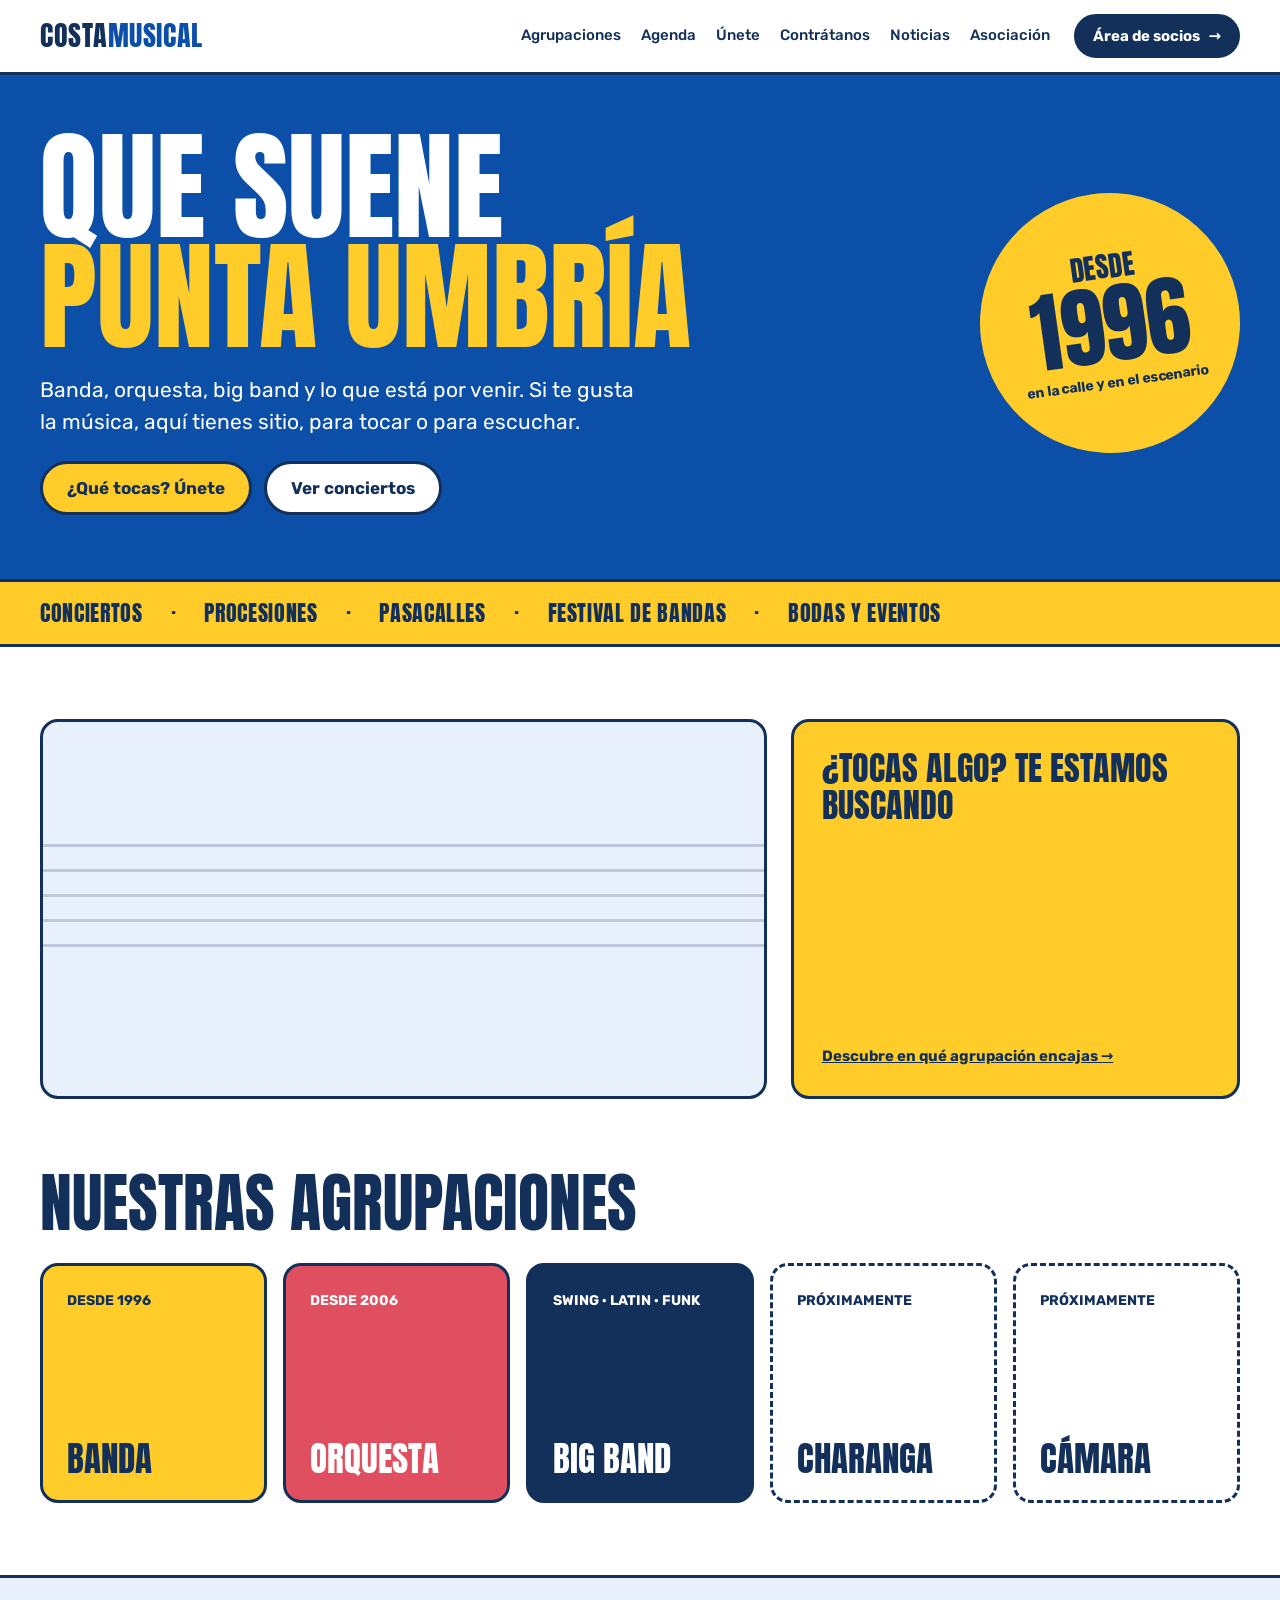
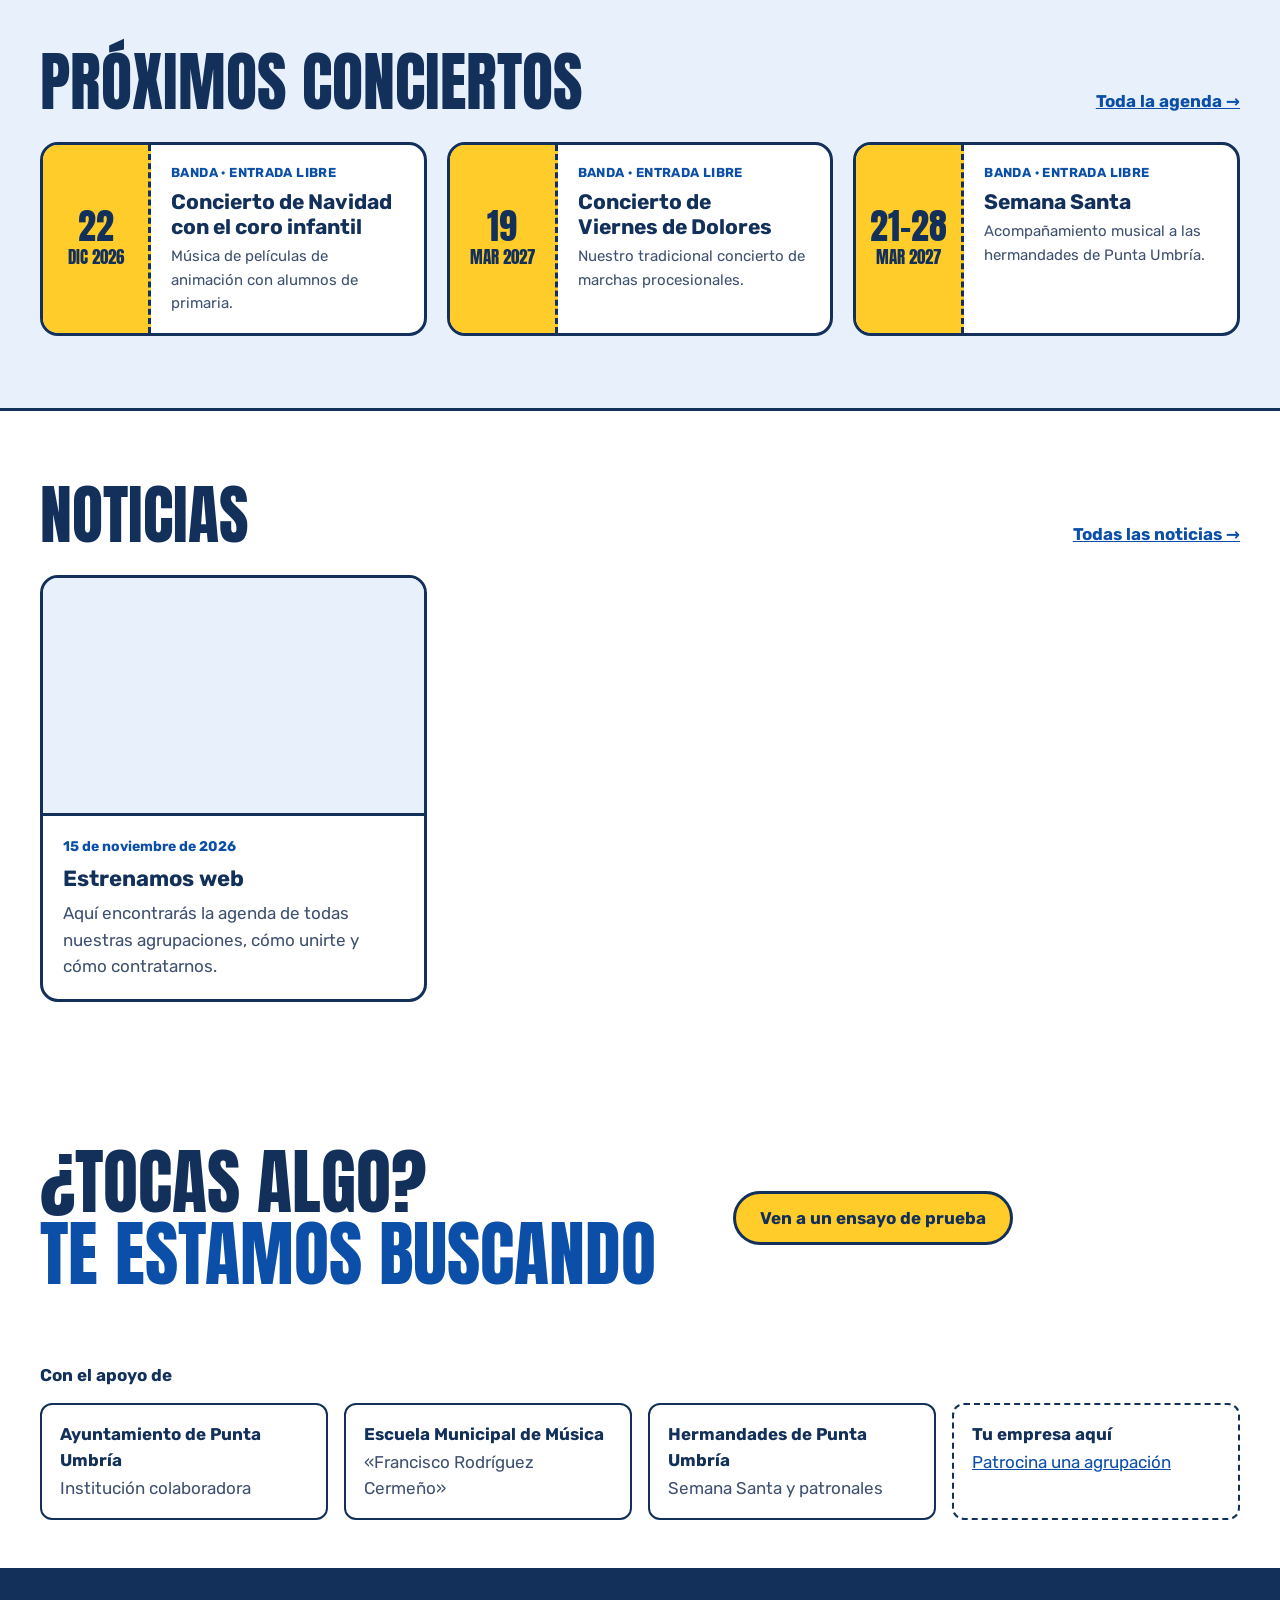
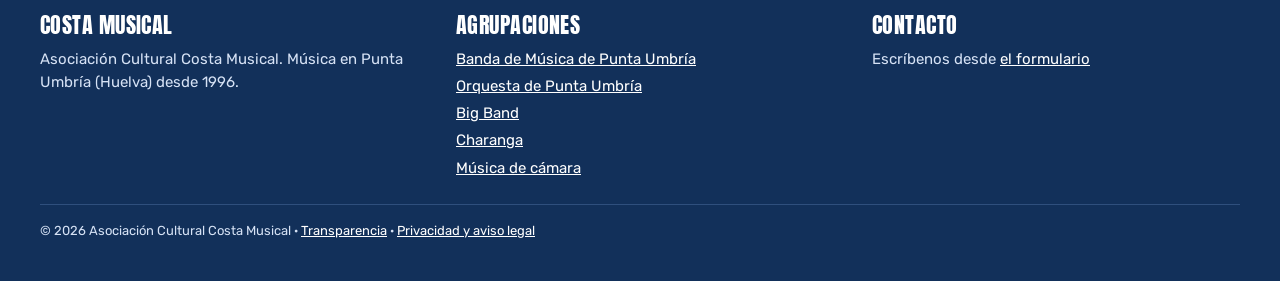
==== index.html @ 8ad7517e "Add files via upload" ====
<!DOCTYPE html>
<html lang="es">
<head>
<meta charset="utf-8">
<meta name="viewport" content="width=device-width, initial-scale=1">
<title>Costa Musical · Música en Punta Umbría</title>
<meta name="description" content="Banda de Música de Punta Umbría, Orquesta, Big Band y nuevas agrupaciones. Agenda, contrataciones y cómo unirte.">
<link rel="preconnect" href="https://fonts.googleapis.com">
<link rel="preconnect" href="https://fonts.gstatic.com" crossorigin>
<link href="https://fonts.googleapis.com/css2?family=Anton&amp;family=Rubik:wght@400;500;700&amp;display=swap" rel="stylesheet">
<link rel="stylesheet" href="css/estilo.css">
</head>
<body data-pagina="inicio">
<a class="oculto" href="#contenido">Saltar al contenido</a>
<div id="cabecera"></div>
<main id="contenido">
<section class="portada banda-azul"><div class="envoltorio">
  <div class="texto">
    <h1 class="titulo-xl" id="titular">Que suene<br><span>Punta Umbría</span></h1>
    <p class="entradilla" id="entradilla"></p>
    <div class="acciones"><a class="boton amarillo" href="unete.html">¿Qué tocas? Únete</a><a class="boton blanco" href="agenda.html">Ver conciertos</a></div>
  </div>
  <div class="pegatina" aria-hidden="true"><div><span>DESDE</span><b>1996</b><small>en la calle y en el escenario</small></div></div>
</div></section>
<div class="cinta banda-amarilla con-borde"><div class="envoltorio" id="cinta"></div></div>

<section class="seccion" style="padding-bottom:0"><div class="envoltorio foto-cita">
  <div class="foto" id="foto-portada" role="img" aria-label="Pentagrama decorativo" style="background-image:repeating-linear-gradient(to bottom,transparent 0 22px,#12305a33 22px 25px);background-size:100% 125px;background-position:0 40%;background-repeat:repeat-x"></div>
  <blockquote class="cita" id="cita"><p>¿Tocas algo? Te estamos buscando</p><footer><a href="unete.html" style="color:inherit">Descubre en qué agrupación encajas →</a></footer></blockquote>
</div></section>

<section class="seccion"><div class="envoltorio">
  <h2 class="titulo" style="margin-bottom:28px">Nuestras agrupaciones</h2>
  <div class="rejilla" id="rejilla-ens"></div>
</div></section>

<section class="seccion banda-cielo con-borde"><div class="envoltorio">
  <div class="cabecera-sec"><h2 class="titulo">Próximos conciertos</h2><a href="agenda.html" style="font-weight:700">Toda la agenda →</a></div>
  <ul class="entradas" id="agenda-inicio"></ul>
</div></section>

<section class="seccion" id="bloque-noticias" hidden><div class="envoltorio">
  <div class="cabecera-sec"><h2 class="titulo">Noticias</h2><a href="noticias.html" style="font-weight:700">Todas las noticias →</a></div>
  <div class="noticias" id="lista-noticias"></div>
</div></section>

<section class="seccion"><div class="envoltorio dos" style="align-items:center">
  <h2 class="titulo ancha" style="font-size:clamp(48px,7vw,72px)">¿Tocas algo?<br><span style="color:var(--azul)">Te estamos buscando</span></h2>
  <div><a class="boton amarillo" href="unete.html">Ven a un ensayo de prueba</a></div>
</div></section>

<section class="seccion compacta" style="padding-top:0"><div class="envoltorio">
  <p style="font-weight:700;margin-bottom:14px">Con el apoyo de</p>
  <div class="colab" id="colaboradores"></div>
</div></section>
</main>
<div id="pie"></div>
<dialog id="aviso-ensembli">
  <h3>Enlace pendiente</h3>
  <p>El área de socios en Ensembli todavía no está enlazada. Cuando lo esté, este botón te llevará directamente.</p>
  <button class="boton marino" id="cerrar-aviso">Entendido</button>
</dialog>
<script src="js/sitio.js"></script>
</body>
</html>
---- css/estilo.css ----
/* Costa Musical · «Verbena con traje»
   Azul marino como color oscuro, azul atlántico y amarillo como acentos.
   Display: Anton (cartel). Texto: Rubik. Un solo tema claro. */
:root{
  --marino:#12305a;
  --azul:#0b4fa8;
  --amarillo:#ffcc29;
  --rojo:#e04f5f;
  --blanco:#ffffff;
  --cielo:#e8f0fb;
  --gris:#3f5170;
  --borde:3px;
  --radio:18px;
  --display:"Anton", Impact, "Arial Narrow", sans-serif;
  --texto:"Rubik", system-ui, -apple-system, "Segoe UI", Roboto, sans-serif;
  --ancho:1240px;
  color-scheme:light;
}
body.sobria{--borde:2px;--radio:12px}

*{box-sizing:border-box}
html{scroll-padding-top:84px}
body{margin:0;background:var(--blanco);color:var(--marino);font-family:var(--texto);font-size:17px;line-height:1.55}
img{max-width:100%;display:block}
a{color:var(--azul)}
a:hover{color:var(--marino)}
:focus-visible{outline:3px solid var(--amarillo);outline-offset:3px}
h1,h2,h3{margin:0;line-height:1;text-wrap:balance}
p{margin:0}
.envoltorio{max-width:var(--ancho);margin:0 auto;padding:0 20px}
.display{font-family:var(--display);font-weight:400;text-transform:uppercase;letter-spacing:.01em}
.oculto{position:absolute;width:1px;height:1px;overflow:hidden;clip:rect(0 0 0 0)}

/* Cabecera */
.cabecera{position:sticky;top:0;z-index:20;background:var(--blanco);border-bottom:var(--borde) solid var(--marino)}
.cabecera .envoltorio{display:flex;align-items:center;gap:12px 24px;min-height:72px}
.logo{font-family:var(--display);font-size:28px;letter-spacing:.02em;text-decoration:none;color:var(--marino);margin-right:auto;white-space:nowrap}
.logo span{color:var(--azul)}
.menu{display:flex;gap:4px 20px;list-style:none;margin:0;padding:0;font-weight:500;font-size:15px}
.menu a{color:var(--marino);text-decoration:none;padding:6px 0}
.menu a[aria-current="page"]{color:var(--azul);text-decoration:underline;text-decoration-thickness:3px;text-underline-offset:6px}
.boton-menu{display:none;font:700 15px var(--texto);background:none;border:2px solid var(--marino);color:var(--marino);border-radius:999px;padding:8px 14px;cursor:pointer}
@media (max-width:980px){
  .boton-menu{display:block}
  .menu{display:none;position:absolute;left:0;right:0;top:100%;flex-direction:column;background:var(--blanco);padding:8px 20px 18px;border-bottom:var(--borde) solid var(--marino)}
  .menu.abierto{display:flex}
  .menu a{display:block;padding:12px 0;font-size:18px}
  .cabecera .socios-txt{display:none}
}

/* Botones */
.boton{display:inline-flex;align-items:center;justify-content:center;gap:8px;font:700 17px var(--texto);padding:14px 24px;min-height:48px;border-radius:999px;border:var(--borde) solid var(--marino);text-decoration:none;cursor:pointer;white-space:nowrap}
body.sobria .boton{border-radius:10px}
.boton.amarillo{background:var(--amarillo);color:var(--marino)}
.boton.marino{background:var(--marino);color:var(--blanco)}
.boton.azul{background:var(--azul);color:var(--blanco)}
.boton.blanco{background:var(--blanco);color:var(--marino)}
.boton.peq{font-size:15px;padding:10px 16px;min-height:44px}
.boton:hover{filter:brightness(1.06)}
.acciones{display:flex;flex-wrap:wrap;gap:12px}

/* Bandas de color */
.banda-azul{background:var(--azul);color:var(--blanco)}
.banda-marino{background:var(--marino);color:var(--blanco)}
.banda-amarilla{background:var(--amarillo);color:var(--marino)}
.banda-cielo{background:var(--cielo)}
.con-borde{border-top:var(--borde) solid var(--marino);border-bottom:var(--borde) solid var(--marino)}
.seccion{padding:72px 0}
.seccion.compacta{padding:48px 0}
.titulo{font-family:var(--display);font-weight:400;text-transform:uppercase;font-size:clamp(40px,6vw,64px);line-height:1}
.titulo-xl{font-family:var(--display);font-weight:400;text-transform:uppercase;font-size:clamp(56px,11vw,120px);line-height:.92}
body.sobria .titulo-xl{font-size:clamp(48px,8vw,88px);line-height:.95}
.entradilla{font-size:clamp(18px,2.2vw,21px);max-width:600px}
.suave{color:var(--gris)}
.banda-azul .suave,.banda-marino .suave{color:#d6e2f5}
.pila{display:flex;flex-direction:column;gap:18px}
.cabecera-sec{display:flex;flex-wrap:wrap;gap:12px 32px;align-items:flex-end;justify-content:space-between;margin-bottom:28px}

/* Portada */
.portada .envoltorio{display:flex;flex-wrap:wrap;gap:40px;align-items:center;padding-top:56px;padding-bottom:64px}
.portada .texto{flex:999 1 560px;min-width:0;display:flex;flex-direction:column;gap:22px}
.portada .titulo-xl span{color:var(--amarillo)}
.pegatina{flex:1 1 240px;display:flex;justify-content:center}
.pegatina div{width:260px;height:260px;border-radius:50%;background:var(--amarillo);color:var(--marino);display:flex;flex-direction:column;align-items:center;justify-content:center;text-align:center;transform:rotate(-8deg)}
.pegatina b{font-family:var(--display);font-weight:400;font-size:88px;line-height:1}
.pegatina span{font-family:var(--display);font-size:28px;line-height:1}
.pegatina small{font-weight:700;font-size:14px;margin-top:4px}
@media (prefers-reduced-motion:reduce){.pegatina div{transform:none}}
.cinta .envoltorio{display:flex;flex-wrap:wrap;gap:6px 28px;padding-top:14px;padding-bottom:14px;font-family:var(--display);font-size:22px;text-transform:uppercase;letter-spacing:.03em}

/* Foto + cita */
.foto-cita{display:flex;flex-wrap:wrap;gap:24px;align-items:stretch}
.foto{flex:1.6 1 520px;min-height:380px;border:var(--borde) solid var(--marino);border-radius:var(--radio);background:var(--cielo) center/cover no-repeat;overflow:hidden;display:flex;align-items:flex-end;padding:18px;color:var(--gris);font-weight:700;font-size:14px}
.cita{flex:1 1 320px;margin:0;background:var(--amarillo);border:var(--borde) solid var(--marino);border-radius:var(--radio);padding:28px;display:flex;flex-direction:column;justify-content:space-between;gap:16px}
.cita p{font-family:var(--display);font-size:clamp(26px,3vw,34px);line-height:1.08;text-transform:uppercase}
.cita footer{font-weight:700;font-size:15px}

/* Tarjetas de agrupaciones */
.rejilla{display:grid;grid-template-columns:repeat(auto-fit,minmax(220px,1fr));gap:16px}
.ficha-ens{border:var(--borde) solid var(--marino);border-radius:var(--radio);padding:24px;min-height:240px;text-decoration:none;display:flex;flex-direction:column;justify-content:space-between;gap:12px;color:var(--marino);background:var(--blanco);transition:transform .15s}
.ficha-ens:hover{transform:translateY(-3px);color:var(--marino)}
@media (prefers-reduced-motion:reduce){.ficha-ens{transition:none}.ficha-ens:hover{transform:none}}
.ficha-ens .etq{font-weight:700;font-size:14px}
.ficha-ens .nombre{font-family:var(--display);font-size:clamp(28px,2.7vw,40px);overflow-wrap:anywhere;line-height:1;text-transform:uppercase}
.ficha-ens.proyecto{border-style:dashed}

/* Agenda: tarjetas tipo entrada */
.filtros{display:flex;flex-wrap:wrap;gap:10px;margin-bottom:24px}
.filtro{font:700 16px var(--texto);padding:10px 20px;min-height:44px;border-radius:999px;border:var(--borde) solid var(--marino);background:var(--blanco);color:var(--marino);cursor:pointer}
.filtro[aria-pressed="true"]{background:var(--marino);color:var(--blanco)}
.entradas{display:grid;grid-template-columns:repeat(auto-fit,minmax(330px,1fr));gap:20px;list-style:none;margin:0;padding:0}
@media (max-width:400px){.entradas{grid-template-columns:1fr}}
.entrada{background:var(--blanco);border:var(--borde) solid var(--marino);border-radius:var(--radio);display:flex;overflow:hidden;min-height:150px}
.entrada .dia{flex:none;width:108px;background:var(--c,var(--amarillo));color:var(--t,var(--marino));display:flex;flex-direction:column;align-items:center;justify-content:center;text-align:center;font-family:var(--display);border-right:var(--borde) dashed var(--marino);padding:14px 8px}
.entrada .dia b{font-weight:400;font-size:36px;line-height:1}
.entrada .dia span{font-size:17px;text-transform:uppercase}
.entrada .info{padding:18px 20px;display:flex;flex-direction:column;gap:6px}
.entrada .quien{font-size:13px;font-weight:700;color:var(--azul);text-transform:uppercase;letter-spacing:.03em}
.entrada h3{font-size:21px;font-weight:700;line-height:1.2;font-family:var(--texto)}
.entrada p{font-size:15px;color:var(--gris)}
.vacio{border:var(--borde) dashed var(--marino);border-radius:var(--radio);padding:24px;font-weight:500}

/* Fichas de datos */
.cifras{display:grid;grid-template-columns:repeat(auto-fit,minmax(220px,1fr));gap:16px}
.cifra{border:var(--borde) solid var(--marino);border-radius:var(--radio);padding:22px;background:var(--blanco)}
.cifra:first-child{background:var(--azul);color:var(--blanco)}
.cifra b{display:block;font-family:var(--display);font-weight:400;font-size:clamp(40px,5vw,60px);line-height:1}
.cifra span{font-weight:500}
.caja{border:var(--borde) solid var(--marino);border-radius:var(--radio);padding:24px;background:var(--blanco)}
.caja.cielo{background:var(--cielo)}
.caja.amarilla{background:var(--amarillo)}
.caja h3{font-family:var(--display);font-weight:400;font-size:30px;text-transform:uppercase;margin-bottom:10px}
.dos{display:flex;flex-wrap:wrap;gap:32px 48px}
.dos > *{flex:1 1 380px;min-width:0}
.dos > .ancha{flex:1.3 1 480px}
.lista{list-style:none;margin:0;padding:0;display:grid;gap:8px}
.cronologia{list-style:none;margin:0;padding:0;display:grid;grid-template-columns:repeat(auto-fit,minmax(200px,1fr));gap:16px}
.cronologia li{border-top:var(--borde) solid var(--marino);padding-top:12px}
.cronologia b{font-family:var(--display);font-weight:400;font-size:32px;display:block;color:var(--azul)}
.ficha-datos{display:grid;grid-template-columns:repeat(auto-fit,minmax(220px,1fr));gap:16px;margin:0}
.ficha-datos div{border:var(--borde) solid var(--marino);border-radius:var(--radio);padding:16px 18px;background:var(--blanco)}
.ficha-datos dt{font-size:13px;font-weight:700;text-transform:uppercase;letter-spacing:.06em;color:var(--gris)}
.ficha-datos dd{margin:4px 0 0;font-weight:500}
.chips{display:flex;flex-wrap:wrap;gap:8px}
.chips a,.chips span{font-weight:700;font-size:14px;padding:6px 14px;border-radius:999px;border:2px solid var(--marino);color:var(--marino);background:var(--blanco);text-decoration:none}
.chips a[aria-current="page"]{background:var(--marino);color:var(--blanco)}
.chips .proyecto{border-style:dashed}

/* Buscador de instrumentos y recomendador */
.selector{display:flex;flex-wrap:wrap;gap:10px}
.resultado{background:var(--marino);color:var(--blanco);border-radius:var(--radio);padding:28px;display:flex;flex-wrap:wrap;gap:20px 32px;align-items:center;margin-top:24px}
.resultado .txt{flex:999 1 420px;display:flex;flex-direction:column;gap:10px}
.resultado .etq{font-weight:700;color:var(--amarillo);text-transform:uppercase}
.resultado .destinos{display:flex;flex-wrap:wrap;gap:10px}
.resultado .destinos span{font-family:var(--display);font-size:clamp(26px,3.4vw,34px);text-transform:uppercase;background:var(--blanco);color:var(--marino);padding:4px 16px;border-radius:12px}
body.sobria .resultado{background:var(--blanco);color:var(--marino);border:var(--borde) solid var(--marino);border-left:10px solid var(--amarillo)}
body.sobria .resultado .etq{color:var(--marino)}
.resultado .reco{font-family:var(--display);font-size:clamp(36px,5vw,56px);line-height:1;text-transform:uppercase}

/* Formularios */
form.campos{display:grid;grid-template-columns:repeat(auto-fit,minmax(220px,1fr));gap:14px}
form.campos .ancho{grid-column:1/-1}
label{display:flex;flex-direction:column;gap:6px;font-weight:700}
label.check{flex-direction:row;align-items:flex-start;gap:10px;font-weight:400;font-size:15px}
input,select,textarea{font:400 17px var(--texto);padding:13px 14px;border:var(--borde) solid var(--marino);border-radius:12px;background:var(--blanco);color:var(--marino);width:100%}
label.check input{width:auto;margin-top:3px}
textarea{min-height:120px;resize:vertical}
.aviso{grid-column:1/-1;border:2px dashed var(--marino);border-radius:12px;padding:14px;background:var(--cielo);font-size:15px;white-space:pre-wrap}
.aviso[hidden]{display:none}

/* Noticias */
.noticias{display:grid;grid-template-columns:repeat(auto-fill,minmax(300px,1fr));gap:20px}
.noticia{border:var(--borde) solid var(--marino);border-radius:var(--radio);overflow:hidden;background:var(--blanco);display:flex;flex-direction:column;text-decoration:none;color:var(--marino)}
.noticia .img{aspect-ratio:16/10;background:var(--cielo) center/cover no-repeat;border-bottom:var(--borde) solid var(--marino)}
.noticia .cuerpo{padding:20px;display:flex;flex-direction:column;gap:8px}
.noticia time{font-size:14px;font-weight:700;color:var(--azul)}
.noticia h3{font-size:22px;line-height:1.2;font-family:var(--texto);font-weight:700}
.articulo{max-width:720px;display:flex;flex-direction:column;gap:18px}
.articulo .texto p{margin-bottom:1em}

/* Socios */
.socios{display:flex;flex-wrap:wrap;gap:20px 40px;align-items:center}
.socios .txt{flex:999 1 480px;display:flex;flex-direction:column;gap:8px}

/* Colaboradores */
.colab{display:grid;grid-template-columns:repeat(auto-fit,minmax(220px,1fr));gap:16px}
.colab div{border:2px solid var(--marino);border-radius:12px;padding:16px 18px;display:flex;flex-direction:column;gap:2px}
.colab .hueco{border-style:dashed}

/* Pie */
.pie{background:var(--marino);color:#d6e2f5;font-size:15px}
.pie .envoltorio{display:flex;flex-wrap:wrap;gap:24px 48px;padding-top:40px;padding-bottom:40px}
.pie .bloque{flex:1 1 220px;display:flex;flex-direction:column;gap:6px}
.pie b{color:var(--blanco);font-family:var(--display);font-weight:400;font-size:22px;letter-spacing:.02em}
.pie a{color:var(--blanco)}
.pie ul{list-style:none;margin:0;padding:0;display:grid;gap:4px}
.pie .legal{flex-basis:100%;border-top:1px solid #2f4f7d;padding-top:16px;font-size:13px}

dialog{border:var(--borde) solid var(--marino);border-radius:var(--radio);padding:28px;max-width:440px;width:calc(100% - 32px);color:var(--marino)}
dialog::backdrop{background:rgba(18,48,90,.6)}
dialog h3{font-family:var(--display);font-weight:400;font-size:30px;text-transform:uppercase;margin-bottom:10px}
dialog p{margin-bottom:18px}
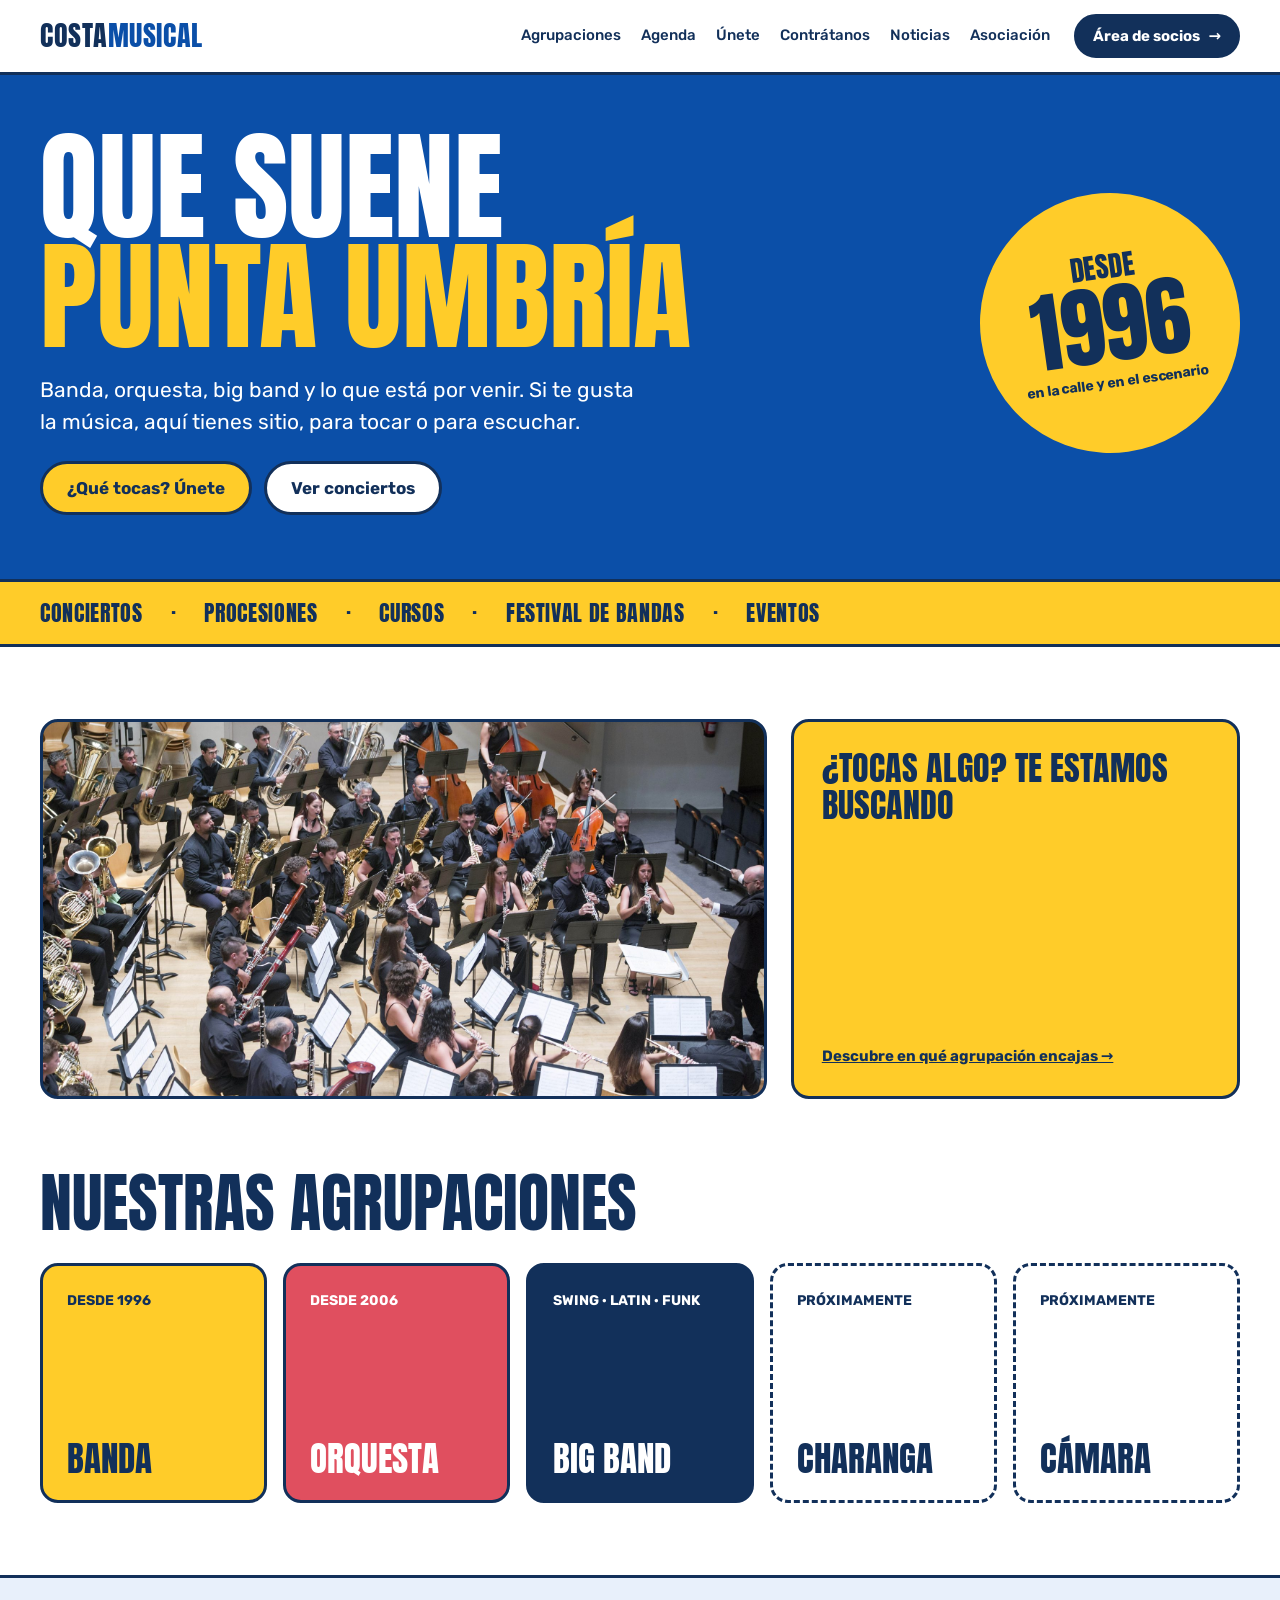
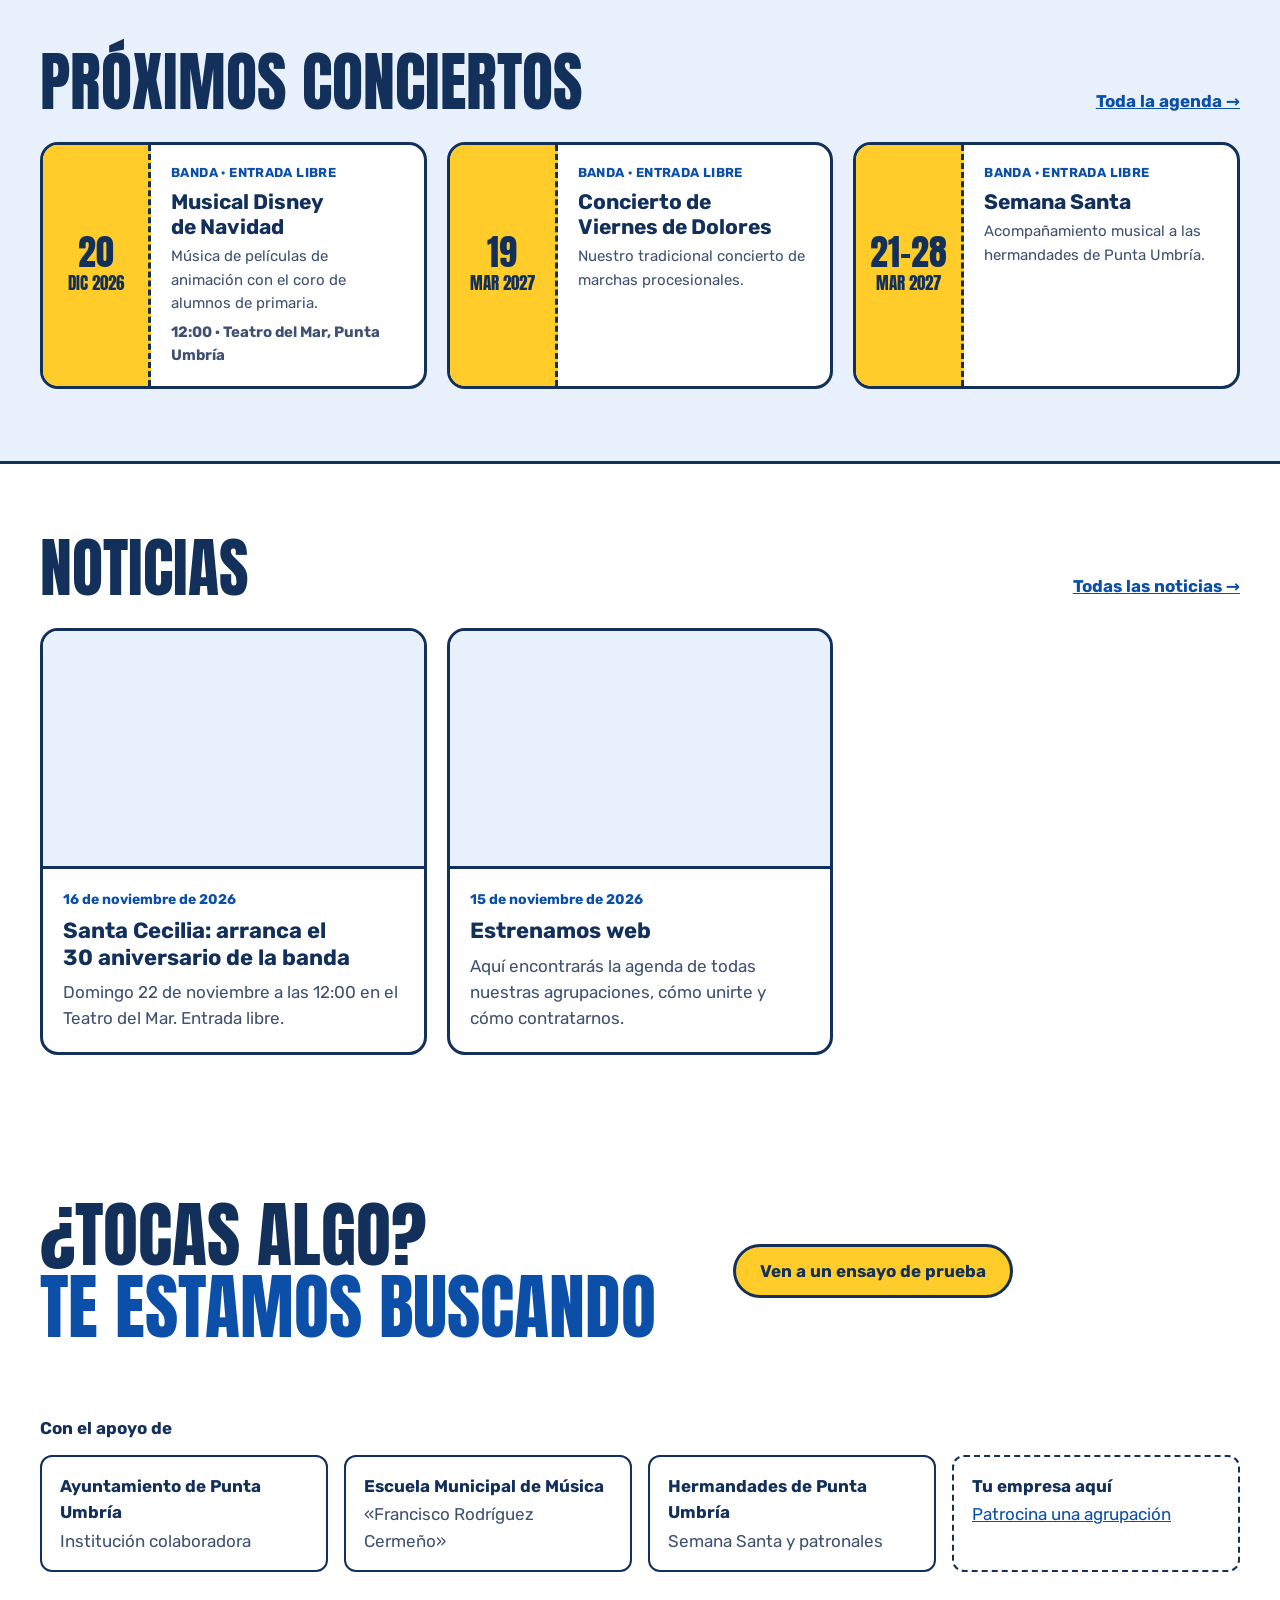
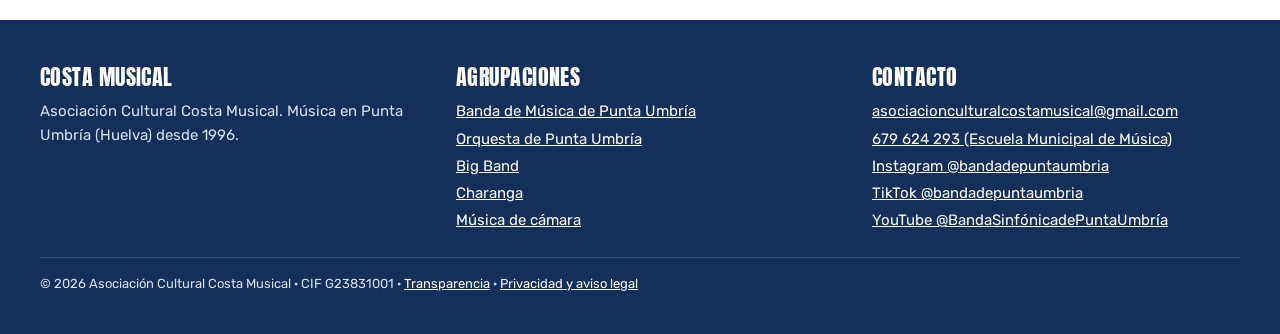
==== commit 946a9ba7: "Arreglar la foto de portada y optimizar las fotos subidas (17 MB → 4,4 MB) Co-Authored-By: Claude Op" ====
--- a/index.html
+++ b/index.html
@@ -25,7 +25,7 @@
 <div class="cinta banda-amarilla con-borde"><div class="envoltorio" id="cinta"></div></div>
 
 <section class="seccion" style="padding-bottom:0"><div class="envoltorio foto-cita">
-  <div class="foto" id="foto-portada" role="img" aria-label="Pentagrama decorativo" style="background-image:repeating-linear-gradient(to bottom,transparent 0 22px,#12305a33 22px 25px);background-size:100% 125px;background-position:0 40%;background-repeat:repeat-x"></div>
+  <div class="foto sin-foto" id="foto-portada" role="img" aria-label="Pentagrama decorativo"></div>
   <blockquote class="cita" id="cita"><p>¿Tocas algo? Te estamos buscando</p><footer><a href="unete.html" style="color:inherit">Descubre en qué agrupación encajas →</a></footer></blockquote>
 </div></section>
 
--- a/css/estilo.css
+++ b/css/estilo.css
@@ -90,7 +90,7 @@
 
 /* Foto + cita */
 .foto-cita{display:flex;flex-wrap:wrap;gap:24px;align-items:stretch}
-.foto{flex:1.6 1 520px;min-height:380px;border:var(--borde) solid var(--marino);border-radius:var(--radio);background:var(--cielo) center/cover no-repeat;overflow:hidden;display:flex;align-items:flex-end;padding:18px;color:var(--gris);font-weight:700;font-size:14px}
+.foto{flex:1.6 1 520px;min-height:380px;background-size:cover;background-position:center;border:var(--borde) solid var(--marino);border-radius:var(--radio);background:var(--cielo) center/cover no-repeat;overflow:hidden;display:flex;align-items:flex-end;padding:18px;color:var(--gris);font-weight:700;font-size:14px}
 .cita{flex:1 1 320px;margin:0;background:var(--amarillo);border:var(--borde) solid var(--marino);border-radius:var(--radio);padding:28px;display:flex;flex-direction:column;justify-content:space-between;gap:16px}
 .cita p{font-family:var(--display);font-size:clamp(26px,3vw,34px);line-height:1.08;text-transform:uppercase}
 .cita footer{font-weight:700;font-size:15px}
@@ -200,3 +200,12 @@
 dialog::backdrop{background:rgba(18,48,90,.6)}
 dialog h3{font-family:var(--display);font-weight:400;font-size:30px;text-transform:uppercase;margin-bottom:10px}
 dialog p{margin-bottom:18px}
+
+/* Programa de un concierto */
+.programa{margin-top:6px;font-size:15px}
+.programa summary{cursor:pointer;font-weight:700;color:var(--azul);min-height:32px;display:flex;align-items:center}
+.programa ol{margin:8px 0 0;padding-left:20px;display:grid;gap:6px}
+.programa li span{display:block;color:var(--gris);font-size:14px}
+
+/* Recuadro de foto sin foto: pentagrama decorativo */
+.foto.sin-foto{background-image:repeating-linear-gradient(to bottom,transparent 0 22px,#12305a33 22px 25px);background-size:100% 125px;background-position:0 40%;background-repeat:repeat-x}
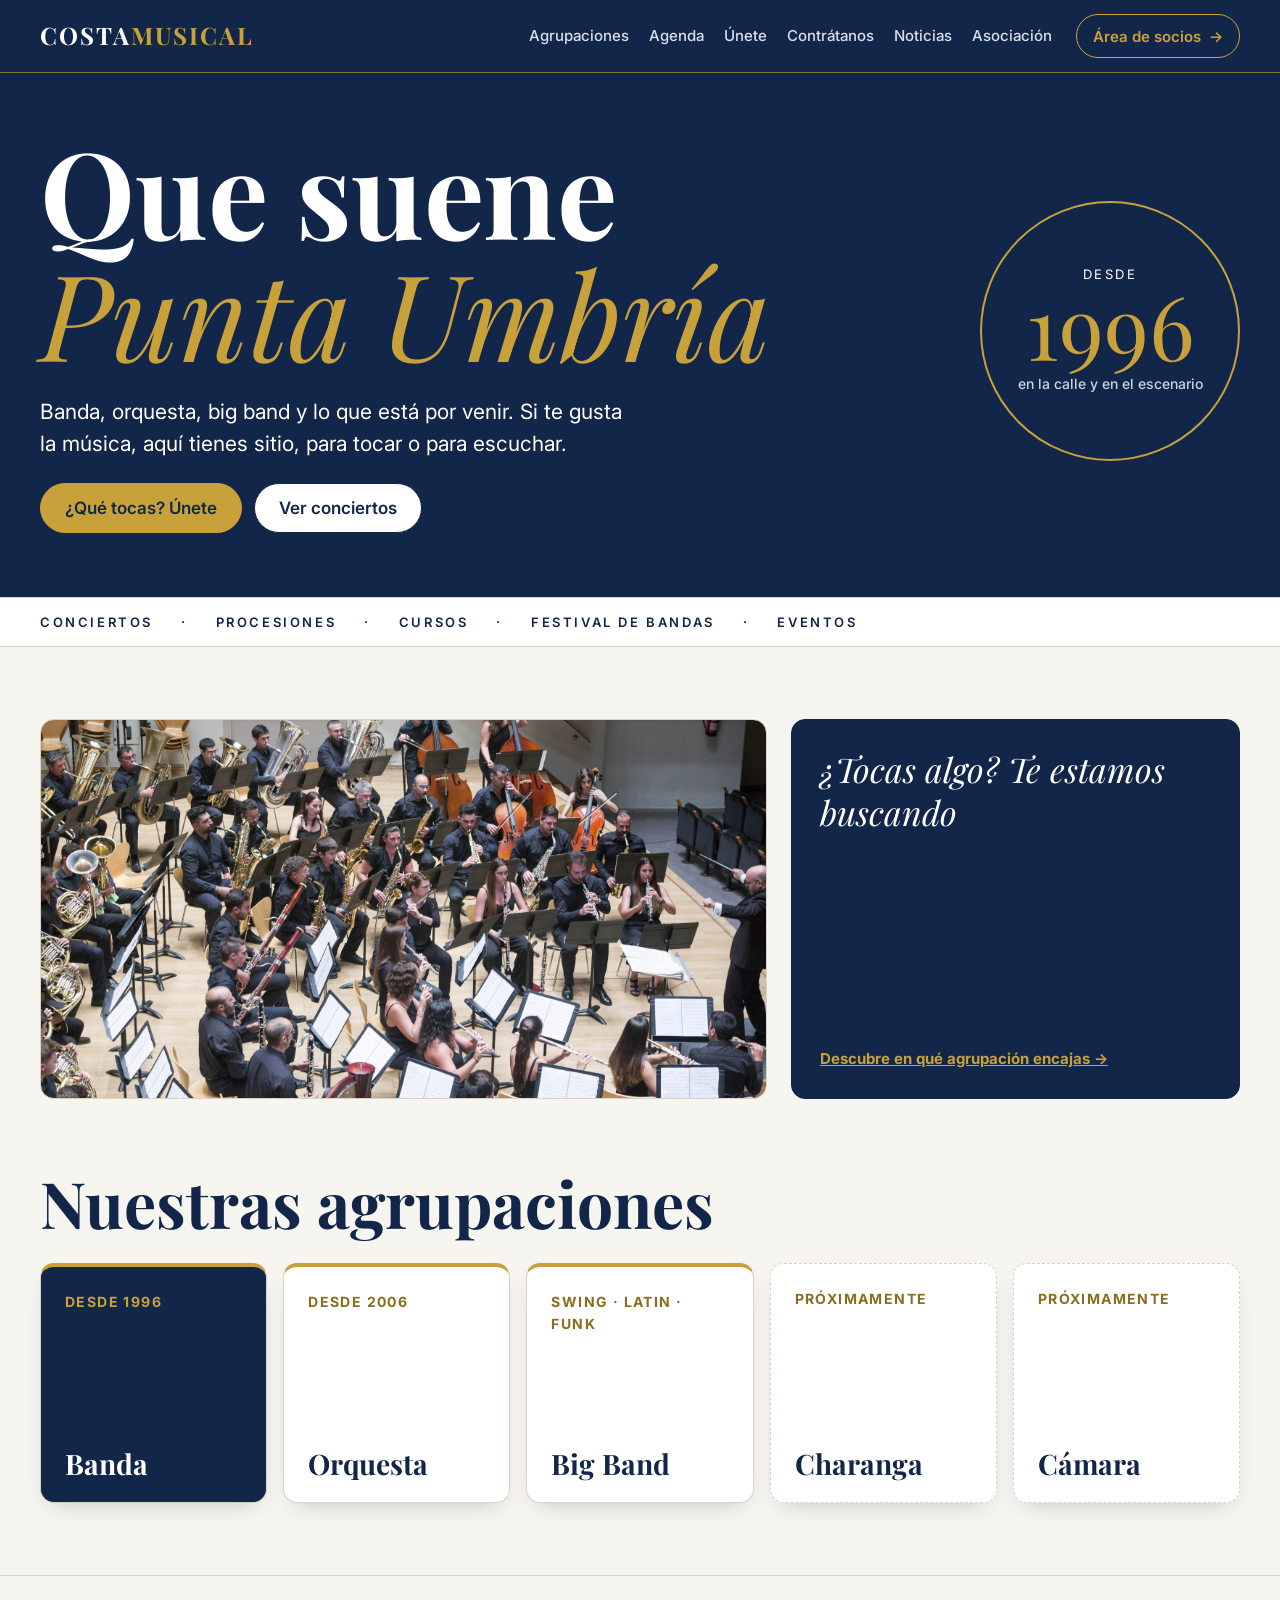
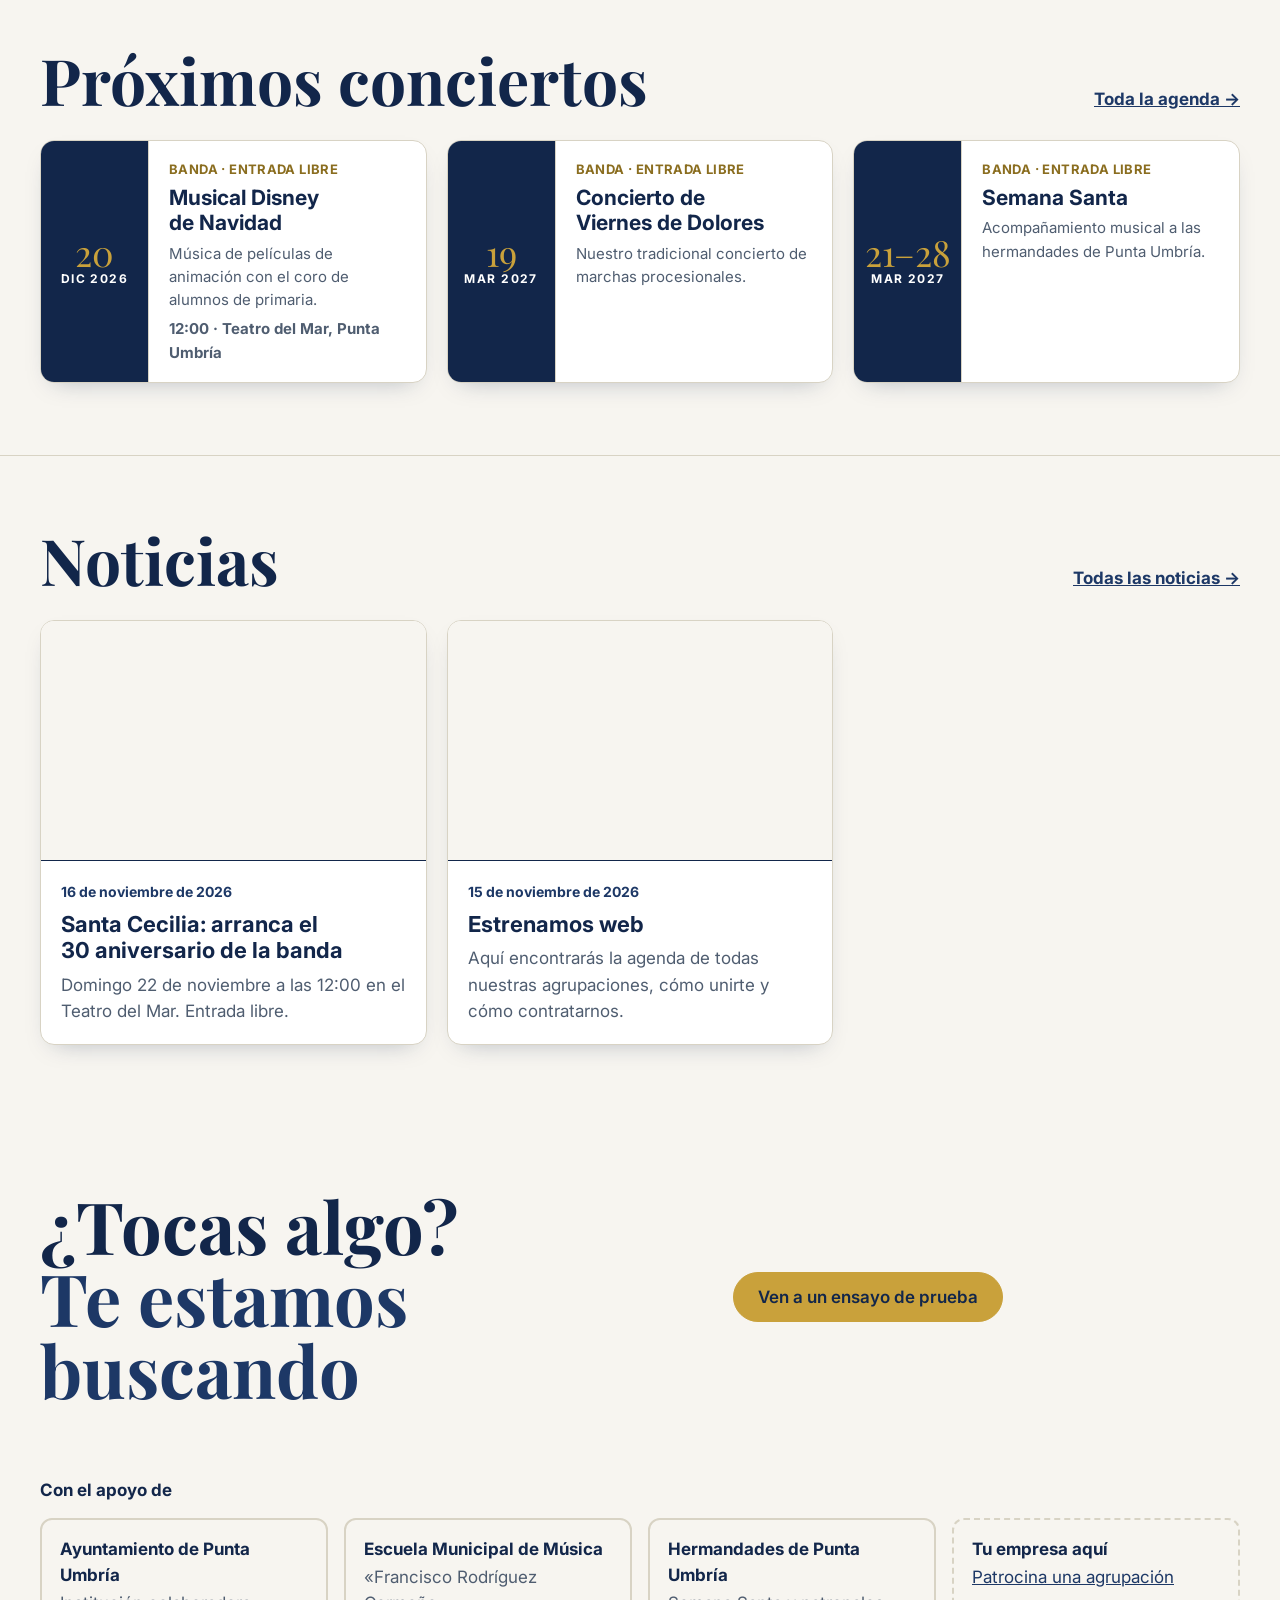
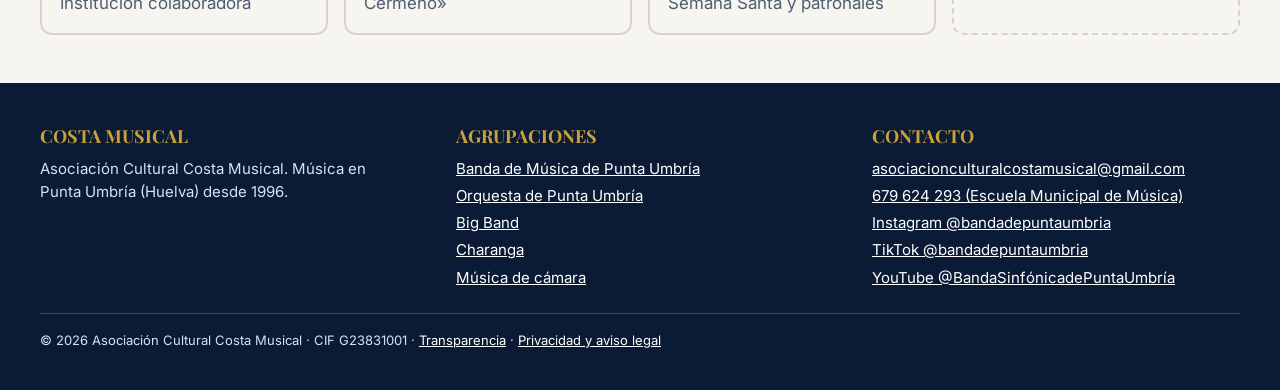
==== commit 91c6027f: "Prueba: tema institucional (azul marino, dorado, Playfair Display + Inter) Co-Authored-By: Claude Op" ====
--- a/index.html
+++ b/index.html
@@ -7,8 +7,9 @@
 <meta name="description" content="Banda de Música de Punta Umbría, Orquesta, Big Band y nuevas agrupaciones. Agenda, contrataciones y cómo unirte.">
 <link rel="preconnect" href="https://fonts.googleapis.com">
 <link rel="preconnect" href="https://fonts.gstatic.com" crossorigin>
-<link href="https://fonts.googleapis.com/css2?family=Anton&amp;family=Rubik:wght@400;500;700&amp;display=swap" rel="stylesheet">
+<link href="https://fonts.googleapis.com/css2?family=Inter:wght@400;500;600;700&amp;family=Playfair+Display:ital,wght@0,400;0,700;1,400&amp;display=swap" rel="stylesheet">
 <link rel="stylesheet" href="css/estilo.css">
+<link rel="stylesheet" href="css/tema-institucional.css">
 </head>
 <body data-pagina="inicio">
 <a class="oculto" href="#contenido">Saltar al contenido</a>
--- a/css/tema-institucional.css
+++ b/css/tema-institucional.css
@@ -0,0 +1,98 @@
+/* PRUEBA · Tema institucional (azul marino + dorado, Playfair Display + Inter).
+   Se carga después de estilo.css y solo sobrescribe colores, tipografía y formas. */
+:root{
+  --marino:#12264a;
+  --azul:#1d3866;
+  --amarillo:#c9a13b;
+  --cielo:#f7f5f0;
+  --gris:#4f5d70;
+  --borde:1px;
+  --radio:14px;
+  --display:"Playfair Display", Georgia, "Times New Roman", serif;
+  --texto:"Inter", system-ui, -apple-system, "Segoe UI", Roboto, sans-serif;
+}
+body.sobria{--borde:1px;--radio:14px}
+body{background:var(--cielo)}
+
+/* Titulares: serif elegante, sin mayúsculas forzadas */
+.display,.titulo,.titulo-xl,.ficha-ens .nombre,.caja h3,.cifra b,.entrada .dia,.resultado .reco,
+.resultado .destinos span,.cita p,dialog h3,.pie b,.cronologia b{text-transform:none;letter-spacing:0;font-weight:700}
+.titulo-xl{line-height:1.02}
+.portada .titulo-xl span{color:var(--amarillo);font-style:italic;font-weight:400}
+
+/* Cabecera azul marino */
+.cabecera{background:var(--marino);border-bottom:1px solid #8a7330}
+.logo{color:#fff;font-family:var(--display);font-weight:700;text-transform:uppercase;letter-spacing:.08em;font-size:24px}
+.logo span{color:var(--amarillo)}
+.menu a{color:#d9e0ea}
+.menu a[aria-current="page"]{color:var(--amarillo);text-decoration:none}
+.boton-menu{border-color:#fff;color:#fff}
+@media (max-width:980px){.menu{background:var(--marino)}}
+.cabecera .boton.marino{background:transparent;color:var(--amarillo);border:1px solid var(--amarillo)}
+
+/* Botones */
+.boton{border-width:1px;font-weight:600}
+.boton.amarillo{border-color:var(--amarillo)}
+.boton.azul,.boton.marino{border-color:var(--marino)}
+
+/* Portada */
+.portada.banda-azul,.banda-azul{background:var(--marino)}
+.pegatina div{background:transparent;border:2px solid var(--amarillo);color:#fff;transform:none}
+.pegatina b{color:var(--amarillo);font-family:var(--display)}
+.pegatina span{font-family:var(--texto);font-size:13px;letter-spacing:.2em;text-transform:uppercase}
+.pegatina small{color:#c9d3e0;font-weight:500}
+.cinta.banda-amarilla{background:#fff;color:var(--marino)}
+.cinta .envoltorio{font-family:var(--texto);font-size:13px;font-weight:600;letter-spacing:.2em}
+.con-borde{border-color:#d8d3c4}
+.banda-amarilla{background:var(--amarillo)}
+
+/* Tarjetas y cajas: borde fino y sombra suave */
+.ficha-ens,.caja,.cifra,.entrada,.noticia,.ficha-datos div,.colab div,.foto,.vacio,input,select,textarea{border-color:#d8d3c4}
+.ficha-ens,.entrada,.noticia,.caja{box-shadow:0 10px 24px -14px rgba(18,38,74,.35)}
+.ficha-ens .nombre{font-size:clamp(24px,2.2vw,32px)}
+.cifra:first-child{background:var(--marino)}
+.cifra b{color:var(--amarillo)}
+.cifra:not(:first-child) b{color:var(--marino)}
+
+/* Agenda: fecha en azul marino con número dorado */
+.entrada .dia{background:var(--marino) !important;color:#fff !important;border-right:1px solid #d8d3c4}
+.entrada .dia b{color:var(--amarillo);font-family:var(--display)}
+.entrada .dia span{font-family:var(--texto);font-size:12px;letter-spacing:.12em}
+.entrada .quien{color:#8a6d1f}
+
+/* Filtros y selectores */
+.filtro{border-width:1px;font-weight:600}
+.filtro[aria-pressed="true"]{background:var(--marino);border-color:var(--marino)}
+
+/* Cita: fondo marino, serif en cursiva */
+.cita{background:var(--marino);color:#fff;border-color:var(--marino)}
+.cita p{font-style:italic;font-weight:400;line-height:1.25}
+.cita footer,.cita a{color:var(--amarillo) !important}
+
+/* Resultado del buscador */
+.resultado{background:var(--marino)}
+.resultado .destinos span{background:transparent;color:#fff;border-bottom:2px solid var(--amarillo);border-radius:0;padding:0 4px}
+.resultado .etq{color:var(--amarillo)}
+
+/* Chips de agrupaciones */
+.chips a,.chips span{border-width:1px}
+
+/* Pie */
+.pie{background:#0b1a35}
+.pie b{color:var(--amarillo);font-size:18px}
+
+/* Programa de concierto */
+.programa summary{color:#8a6d1f}
+
+/* Cabecera de cada agrupación: siempre azul marino, con filete del color de la agrupación */
+#cab-ens{background:var(--marino) !important;color:#fff !important;border-bottom:6px solid var(--amarillo)}
+#cab-ens .chips a{background:transparent;color:#fff;border-color:rgba(255,255,255,.4)}
+#cab-ens .chips a[aria-current="page"]{background:var(--amarillo);color:var(--marino);border-color:var(--amarillo)}
+#cab-ens .boton.blanco{background:transparent;color:#fff;border-color:#fff}
+#cab-ens .boton.marino{background:var(--amarillo);color:var(--marino);border-color:var(--amarillo)}
+
+/* Tarjetas de agrupaciones: blancas con filete dorado; la Banda destacada en marino */
+.ficha-ens:not(.proyecto){background:#fff !important;color:var(--marino) !important;border-top:4px solid var(--amarillo)}
+.ficha-ens:not(.proyecto):first-child{background:var(--marino) !important;color:#fff !important}
+.ficha-ens .etq{color:#8a6d1f;letter-spacing:.1em}
+.ficha-ens:first-child .etq{color:var(--amarillo)}
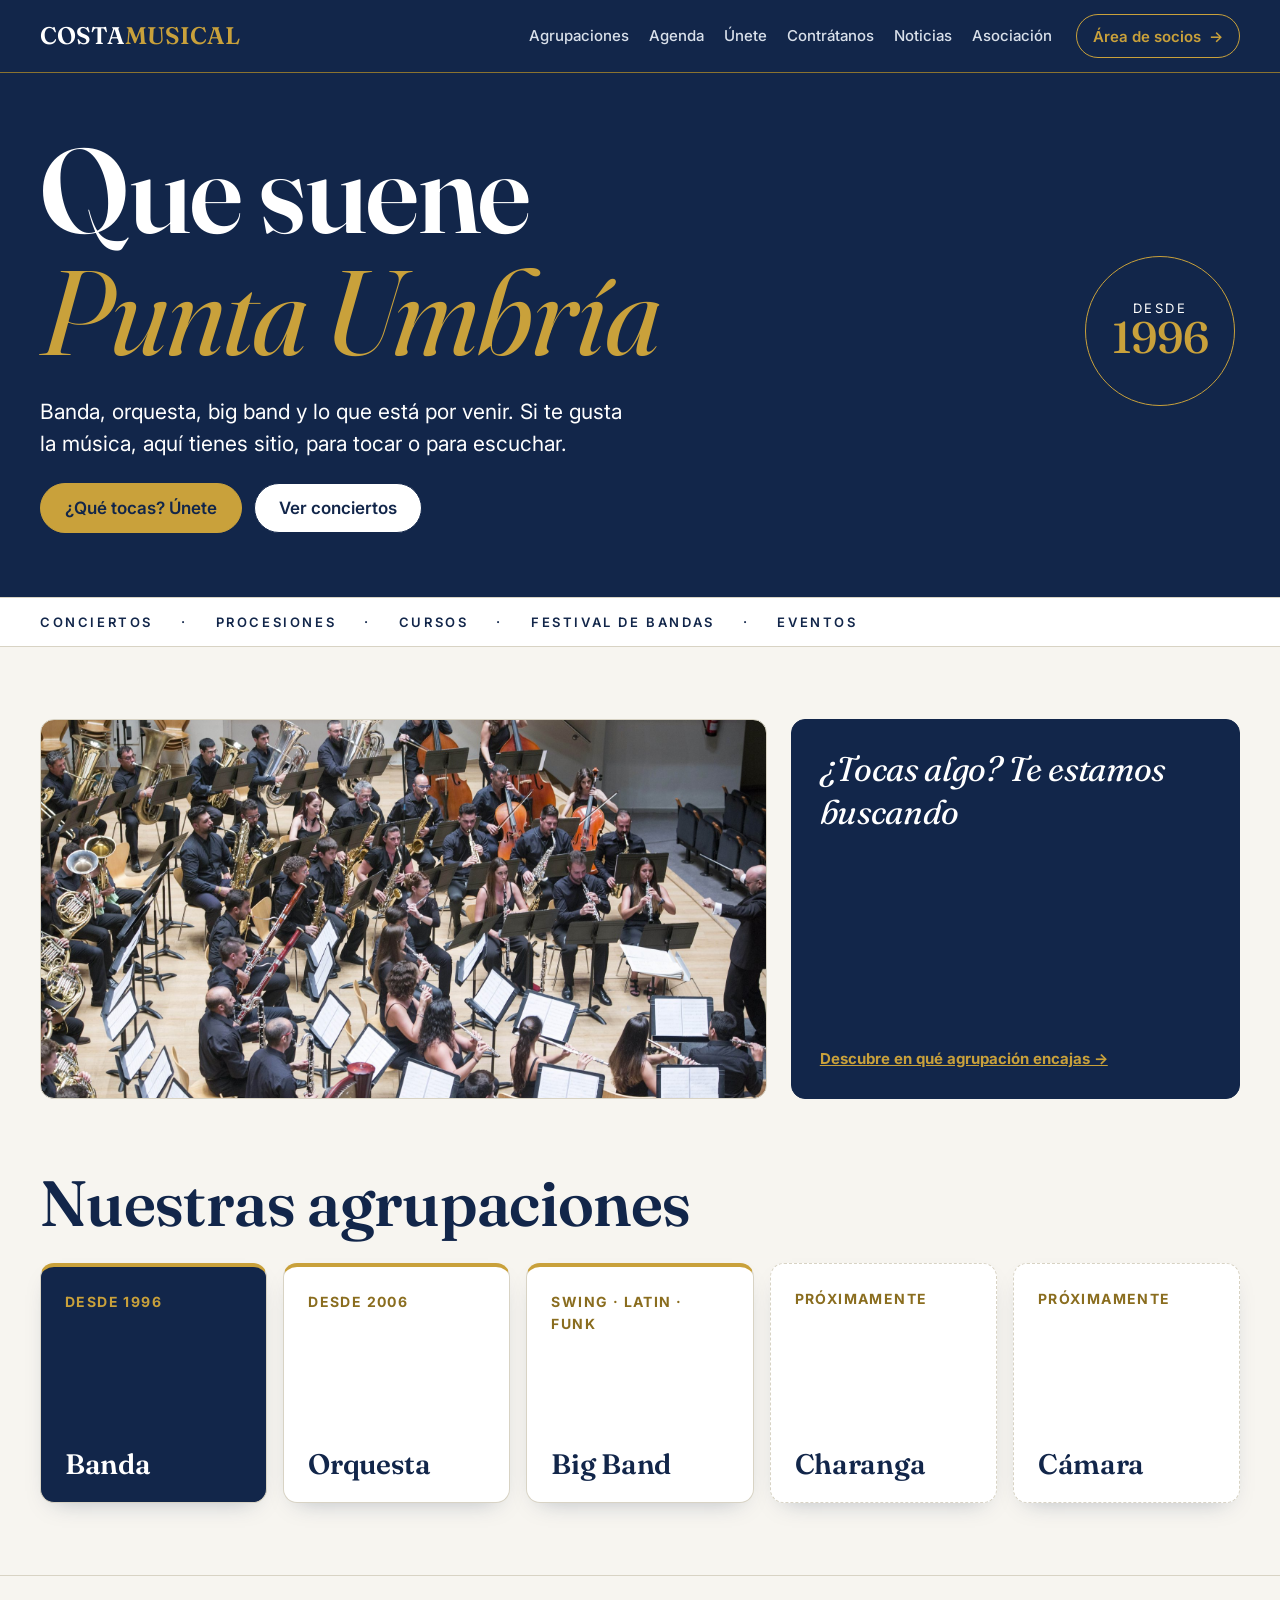
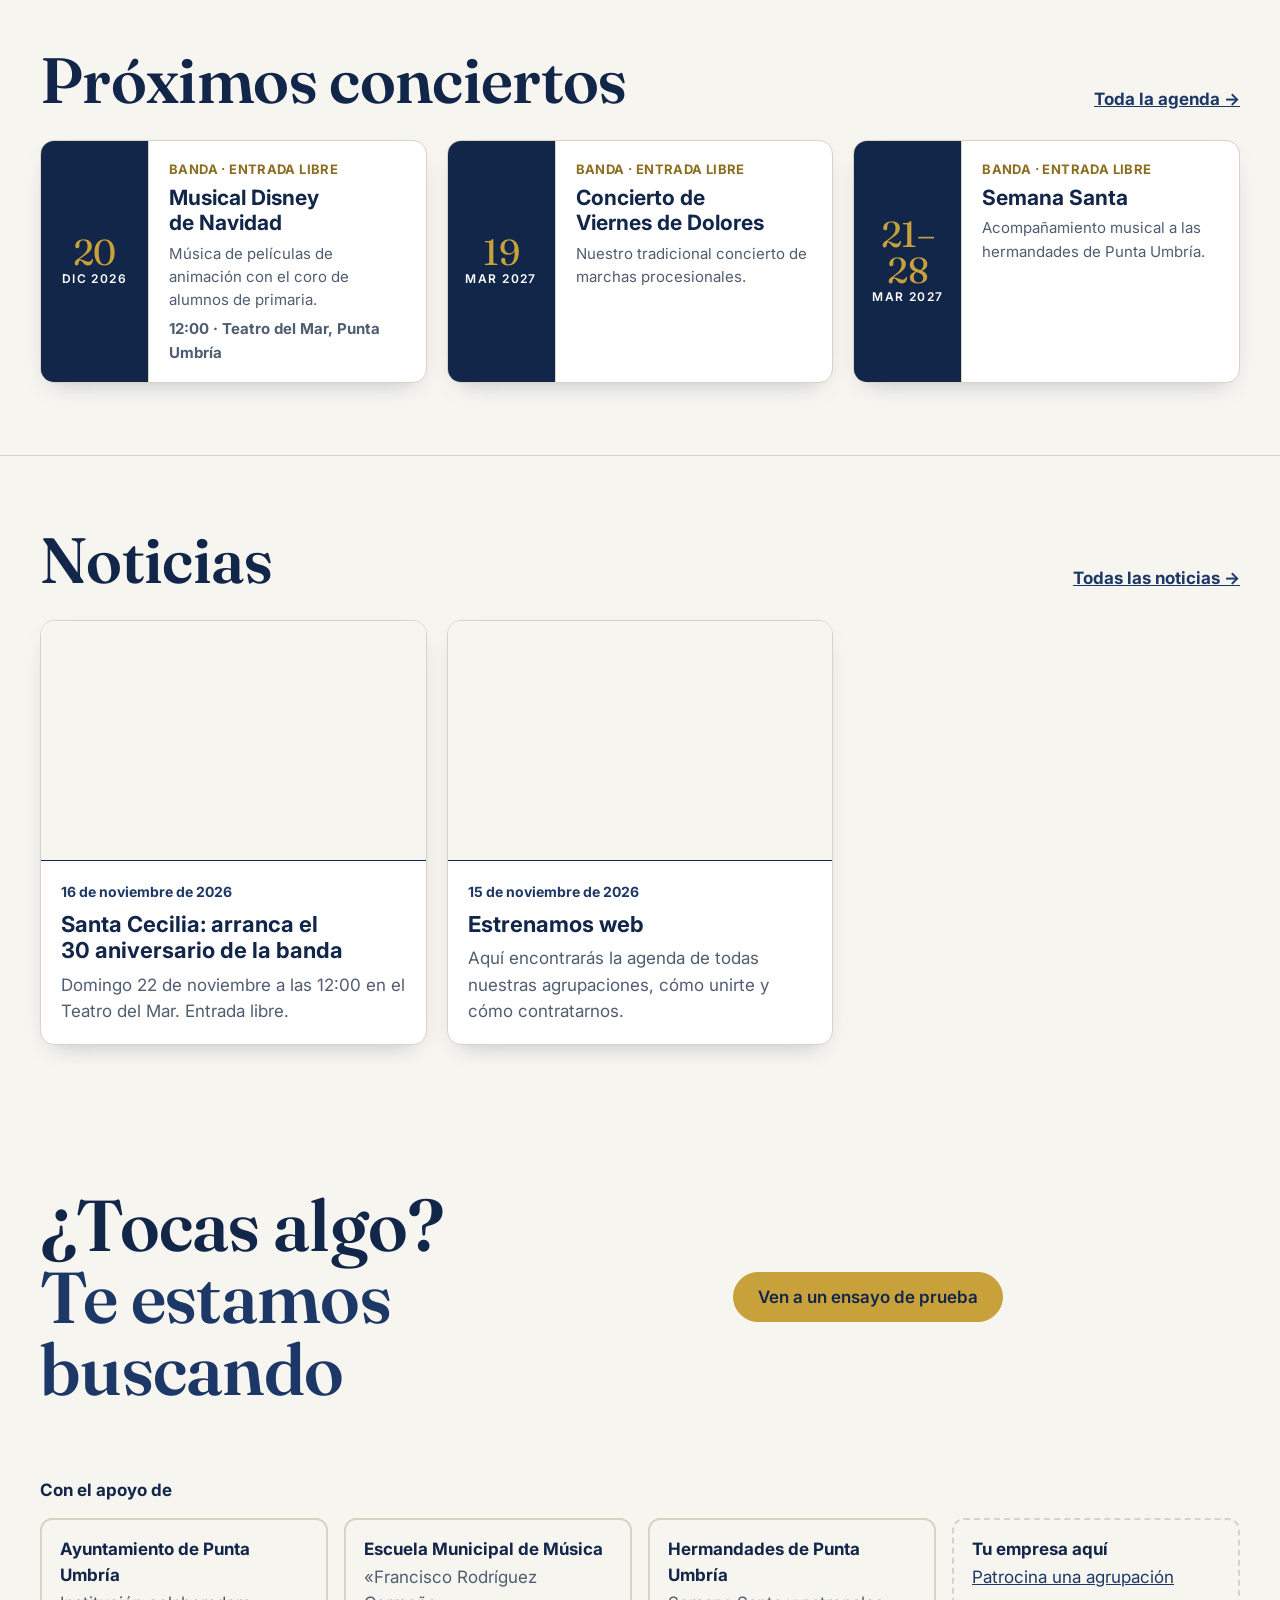
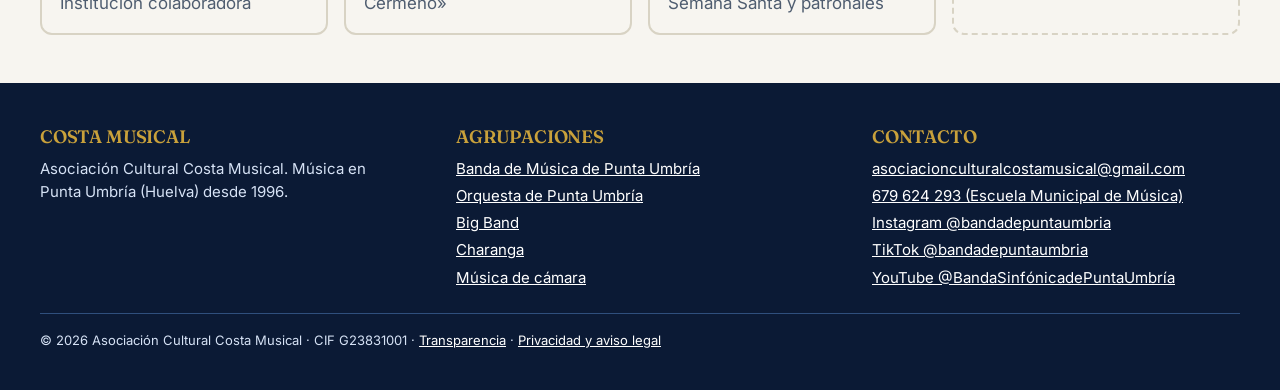
==== commit d62e25e5: "Prueba institucional: móvil sin desbordes, botón de socios visible, sello 1996 discreto y tipografía" ====
--- a/index.html
+++ b/index.html
@@ -7,7 +7,7 @@
 <meta name="description" content="Banda de Música de Punta Umbría, Orquesta, Big Band y nuevas agrupaciones. Agenda, contrataciones y cómo unirte.">
 <link rel="preconnect" href="https://fonts.googleapis.com">
 <link rel="preconnect" href="https://fonts.gstatic.com" crossorigin>
-<link href="https://fonts.googleapis.com/css2?family=Inter:wght@400;500;600;700&amp;family=Playfair+Display:ital,wght@0,400;0,700;1,400&amp;display=swap" rel="stylesheet">
+<link href="https://fonts.googleapis.com/css2?family=Fraunces:ital,opsz,wght@0,9..144,400..700;1,9..144,400..700&amp;family=Inter:wght@400..700&amp;display=swap" rel="stylesheet">
 <link rel="stylesheet" href="css/estilo.css">
 <link rel="stylesheet" href="css/tema-institucional.css">
 </head>
--- a/css/estilo.css
+++ b/css/estilo.css
@@ -96,7 +96,7 @@
 .cita footer{font-weight:700;font-size:15px}
 
 /* Tarjetas de agrupaciones */
-.rejilla{display:grid;grid-template-columns:repeat(auto-fit,minmax(220px,1fr));gap:16px}
+.rejilla{display:grid;grid-template-columns:repeat(auto-fit,minmax(min(220px,100%),1fr));gap:16px}
 .ficha-ens{border:var(--borde) solid var(--marino);border-radius:var(--radio);padding:24px;min-height:240px;text-decoration:none;display:flex;flex-direction:column;justify-content:space-between;gap:12px;color:var(--marino);background:var(--blanco);transition:transform .15s}
 .ficha-ens:hover{transform:translateY(-3px);color:var(--marino)}
 @media (prefers-reduced-motion:reduce){.ficha-ens{transition:none}.ficha-ens:hover{transform:none}}
@@ -108,7 +108,7 @@
 .filtros{display:flex;flex-wrap:wrap;gap:10px;margin-bottom:24px}
 .filtro{font:700 16px var(--texto);padding:10px 20px;min-height:44px;border-radius:999px;border:var(--borde) solid var(--marino);background:var(--blanco);color:var(--marino);cursor:pointer}
 .filtro[aria-pressed="true"]{background:var(--marino);color:var(--blanco)}
-.entradas{display:grid;grid-template-columns:repeat(auto-fit,minmax(330px,1fr));gap:20px;list-style:none;margin:0;padding:0}
+.entradas{display:grid;grid-template-columns:repeat(auto-fit,minmax(min(330px,100%),1fr));gap:20px;list-style:none;margin:0;padding:0}
 @media (max-width:400px){.entradas{grid-template-columns:1fr}}
 .entrada{background:var(--blanco);border:var(--borde) solid var(--marino);border-radius:var(--radio);display:flex;overflow:hidden;min-height:150px}
 .entrada .dia{flex:none;width:108px;background:var(--c,var(--amarillo));color:var(--t,var(--marino));display:flex;flex-direction:column;align-items:center;justify-content:center;text-align:center;font-family:var(--display);border-right:var(--borde) dashed var(--marino);padding:14px 8px}
@@ -121,7 +121,7 @@
 .vacio{border:var(--borde) dashed var(--marino);border-radius:var(--radio);padding:24px;font-weight:500}
 
 /* Fichas de datos */
-.cifras{display:grid;grid-template-columns:repeat(auto-fit,minmax(220px,1fr));gap:16px}
+.cifras{display:grid;grid-template-columns:repeat(auto-fit,minmax(min(220px,100%),1fr));gap:16px}
 .cifra{border:var(--borde) solid var(--marino);border-radius:var(--radio);padding:22px;background:var(--blanco)}
 .cifra:first-child{background:var(--azul);color:var(--blanco)}
 .cifra b{display:block;font-family:var(--display);font-weight:400;font-size:clamp(40px,5vw,60px);line-height:1}
@@ -134,10 +134,10 @@
 .dos > *{flex:1 1 380px;min-width:0}
 .dos > .ancha{flex:1.3 1 480px}
 .lista{list-style:none;margin:0;padding:0;display:grid;gap:8px}
-.cronologia{list-style:none;margin:0;padding:0;display:grid;grid-template-columns:repeat(auto-fit,minmax(200px,1fr));gap:16px}
+.cronologia{list-style:none;margin:0;padding:0;display:grid;grid-template-columns:repeat(auto-fit,minmax(min(200px,100%),1fr));gap:16px}
 .cronologia li{border-top:var(--borde) solid var(--marino);padding-top:12px}
 .cronologia b{font-family:var(--display);font-weight:400;font-size:32px;display:block;color:var(--azul)}
-.ficha-datos{display:grid;grid-template-columns:repeat(auto-fit,minmax(220px,1fr));gap:16px;margin:0}
+.ficha-datos{display:grid;grid-template-columns:repeat(auto-fit,minmax(min(220px,100%),1fr));gap:16px;margin:0}
 .ficha-datos div{border:var(--borde) solid var(--marino);border-radius:var(--radio);padding:16px 18px;background:var(--blanco)}
 .ficha-datos dt{font-size:13px;font-weight:700;text-transform:uppercase;letter-spacing:.06em;color:var(--gris)}
 .ficha-datos dd{margin:4px 0 0;font-weight:500}
@@ -158,7 +158,7 @@
 .resultado .reco{font-family:var(--display);font-size:clamp(36px,5vw,56px);line-height:1;text-transform:uppercase}
 
 /* Formularios */
-form.campos{display:grid;grid-template-columns:repeat(auto-fit,minmax(220px,1fr));gap:14px}
+form.campos{display:grid;grid-template-columns:repeat(auto-fit,minmax(min(220px,100%),1fr));gap:14px}
 form.campos .ancho{grid-column:1/-1}
 label{display:flex;flex-direction:column;gap:6px;font-weight:700}
 label.check{flex-direction:row;align-items:flex-start;gap:10px;font-weight:400;font-size:15px}
@@ -169,7 +169,7 @@
 .aviso[hidden]{display:none}
 
 /* Noticias */
-.noticias{display:grid;grid-template-columns:repeat(auto-fill,minmax(300px,1fr));gap:20px}
+.noticias{display:grid;grid-template-columns:repeat(auto-fill,minmax(min(300px,100%),1fr));gap:20px}
 .noticia{border:var(--borde) solid var(--marino);border-radius:var(--radio);overflow:hidden;background:var(--blanco);display:flex;flex-direction:column;text-decoration:none;color:var(--marino)}
 .noticia .img{aspect-ratio:16/10;background:var(--cielo) center/cover no-repeat;border-bottom:var(--borde) solid var(--marino)}
 .noticia .cuerpo{padding:20px;display:flex;flex-direction:column;gap:8px}
@@ -183,7 +183,7 @@
 .socios .txt{flex:999 1 480px;display:flex;flex-direction:column;gap:8px}
 
 /* Colaboradores */
-.colab{display:grid;grid-template-columns:repeat(auto-fit,minmax(220px,1fr));gap:16px}
+.colab{display:grid;grid-template-columns:repeat(auto-fit,minmax(min(220px,100%),1fr));gap:16px}
 .colab div{border:2px solid var(--marino);border-radius:12px;padding:16px 18px;display:flex;flex-direction:column;gap:2px}
 .colab .hueco{border-style:dashed}
 
@@ -209,3 +209,19 @@
 
 /* Recuadro de foto sin foto: pentagrama decorativo */
 .foto.sin-foto{background-image:repeating-linear-gradient(to bottom,transparent 0 22px,#12305a33 22px 25px);background-size:100% 125px;background-position:0 40%;background-repeat:repeat-x}
+
+/* Móvil: nada más ancho que la pantalla */
+.socios-corto{display:none}
+html,body{overflow-x:clip}
+.ficha-datos dd,.pie a,.contacto-datos dd{overflow-wrap:anywhere}
+.cabecera .envoltorio{min-width:0}
+.logo{min-width:0}
+@media (max-width:600px){
+  .cabecera .envoltorio{gap:8px 10px;min-height:64px}
+  .logo{font-size:22px}
+  .cabecera .socios-largo{display:none}
+  .cabecera .socios-corto{display:inline}
+  .cinta span[aria-hidden="true"]{display:none}
+  .cabecera .boton.peq{padding:8px 12px;font-size:14px}
+  .boton-menu{padding:7px 12px;font-size:14px}
+}
--- a/css/tema-institucional.css
+++ b/css/tema-institucional.css
@@ -1,4 +1,4 @@
-/* PRUEBA · Tema institucional (azul marino + dorado, Playfair Display + Inter).
+/* PRUEBA · Tema institucional (azul marino + dorado, Fraunces + Inter, la tipografía de Ensembli).
    Se carga después de estilo.css y solo sobrescribe colores, tipografía y formas. */
 :root{
   --marino:#12264a;
@@ -8,7 +8,7 @@
   --gris:#4f5d70;
   --borde:1px;
   --radio:14px;
-  --display:"Playfair Display", Georgia, "Times New Roman", serif;
+  --display:"Fraunces", "Iowan Old Style", Georgia, serif;
   --texto:"Inter", system-ui, -apple-system, "Segoe UI", Roboto, sans-serif;
 }
 body.sobria{--borde:1px;--radio:14px}
@@ -16,13 +16,14 @@
 
 /* Titulares: serif elegante, sin mayúsculas forzadas */
 .display,.titulo,.titulo-xl,.ficha-ens .nombre,.caja h3,.cifra b,.entrada .dia,.resultado .reco,
-.resultado .destinos span,.cita p,dialog h3,.pie b,.cronologia b{text-transform:none;letter-spacing:0;font-weight:700}
+.resultado .destinos span,.cita p,dialog h3,.pie b,.cronologia b{text-transform:none;letter-spacing:-.01em;font-weight:600}
 .titulo-xl{line-height:1.02}
 .portada .titulo-xl span{color:var(--amarillo);font-style:italic;font-weight:400}
 
 /* Cabecera azul marino */
 .cabecera{background:var(--marino);border-bottom:1px solid #8a7330}
-.logo{color:#fff;font-family:var(--display);font-weight:700;text-transform:uppercase;letter-spacing:.08em;font-size:24px}
+.logo{color:#fff;font-family:var(--display);font-weight:600;letter-spacing:0;font-size:24px}
+@media (max-width:600px){.logo{font-size:20px}}
 .logo span{color:var(--amarillo)}
 .menu a{color:#d9e0ea}
 .menu a[aria-current="page"]{color:var(--amarillo);text-decoration:none}
@@ -37,10 +38,12 @@
 
 /* Portada */
 .portada.banda-azul,.banda-azul{background:var(--marino)}
-.pegatina div{background:transparent;border:2px solid var(--amarillo);color:#fff;transform:none}
-.pegatina b{color:var(--amarillo);font-family:var(--display)}
+.pegatina{flex:0 1 160px}
+.pegatina div{width:150px;height:150px;background:transparent;border:1px solid var(--amarillo);color:#fff;transform:none}
+.pegatina b{color:var(--amarillo);font-family:var(--display);font-size:44px;font-weight:500}
 .pegatina span{font-family:var(--texto);font-size:13px;letter-spacing:.2em;text-transform:uppercase}
-.pegatina small{color:#c9d3e0;font-weight:500}
+.pegatina small{display:none}
+@media (max-width:820px){.pegatina{display:none}}
 .cinta.banda-amarilla{background:#fff;color:var(--marino)}
 .cinta .envoltorio{font-family:var(--texto);font-size:13px;font-weight:600;letter-spacing:.2em}
 .con-borde{border-color:#d8d3c4}
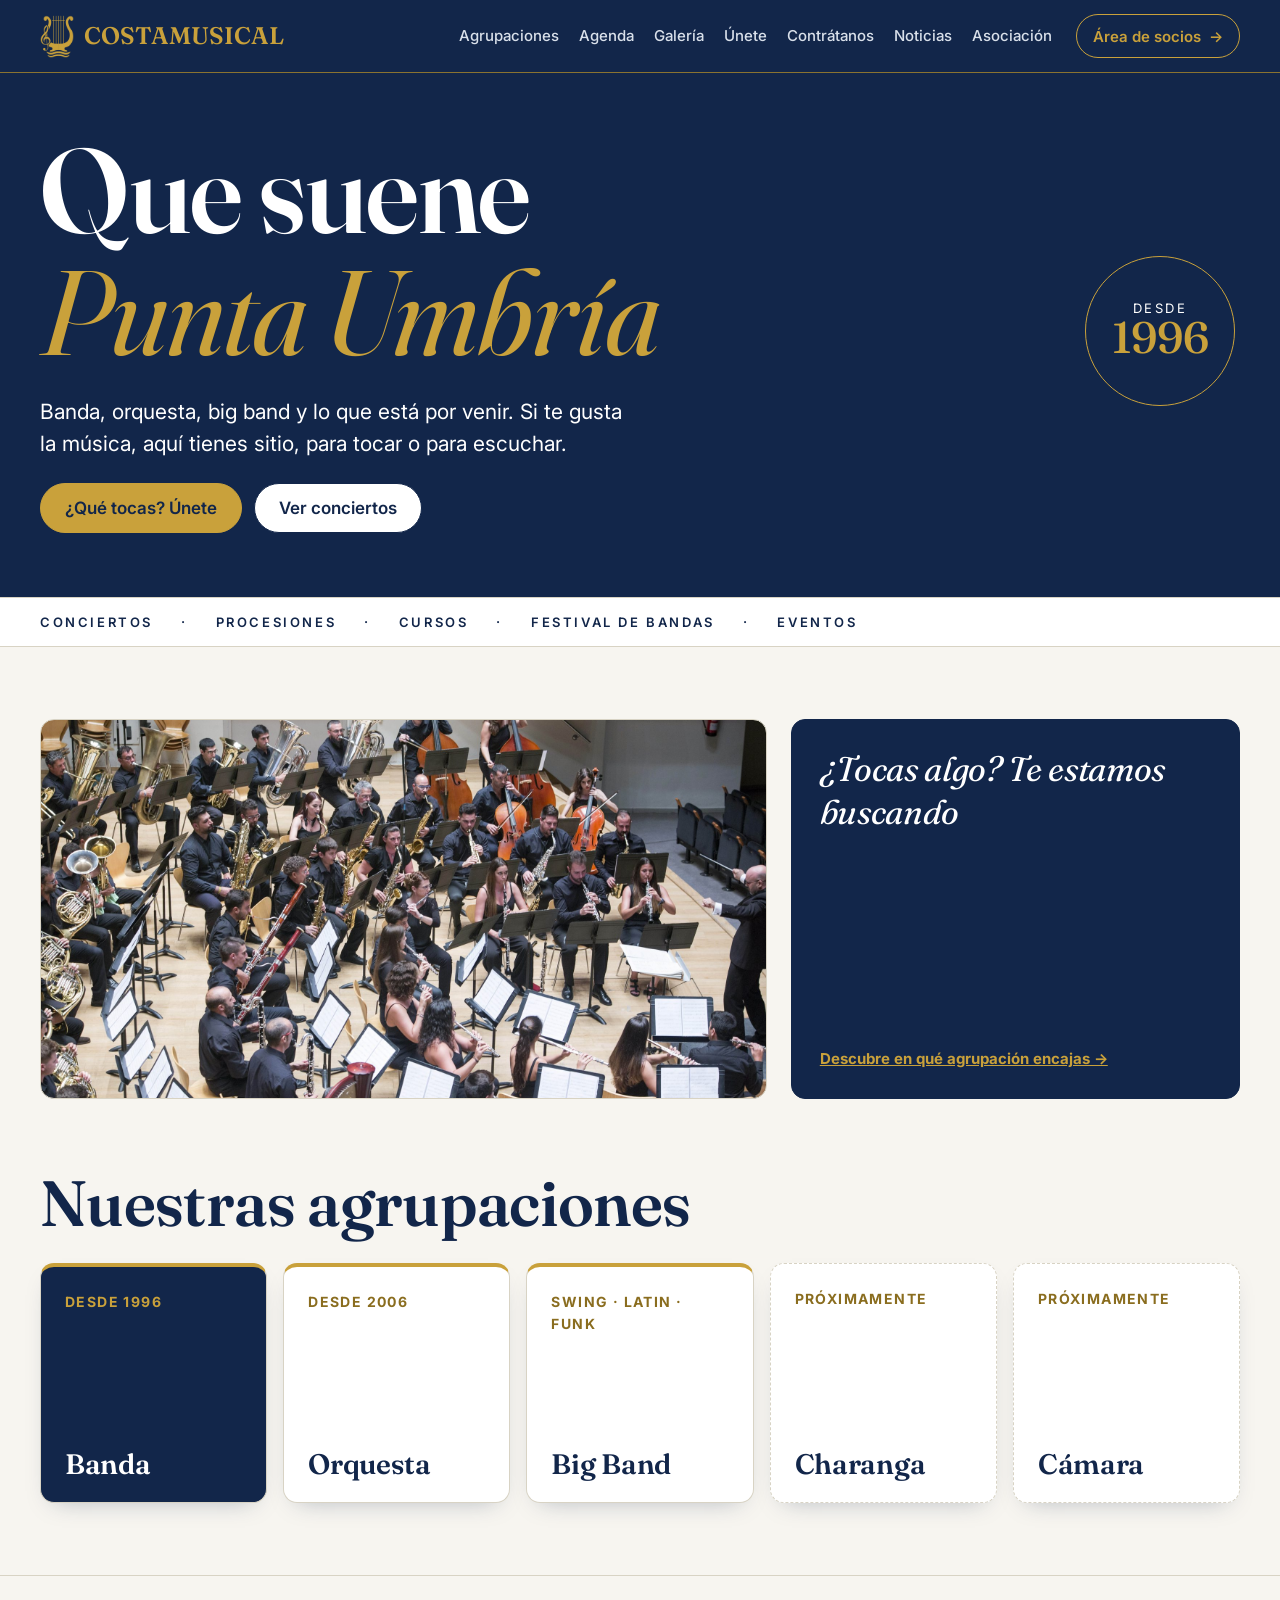
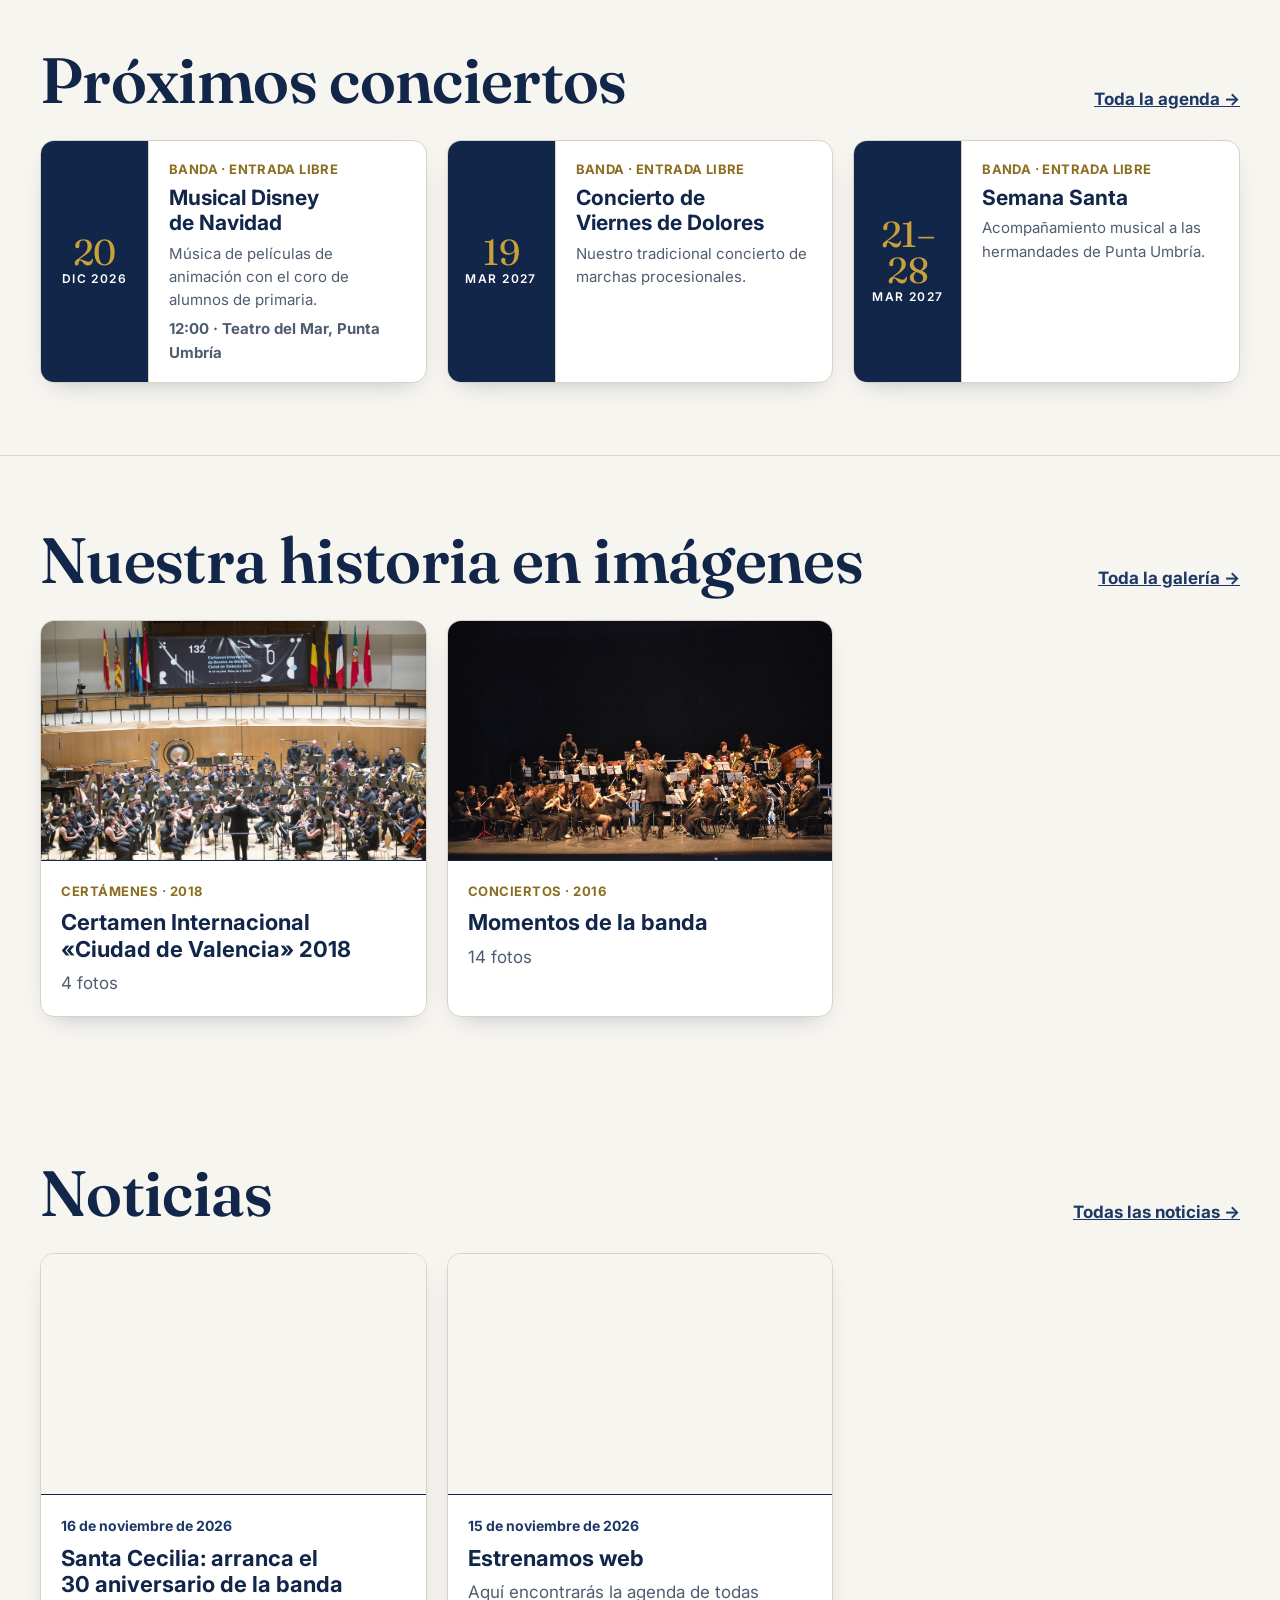
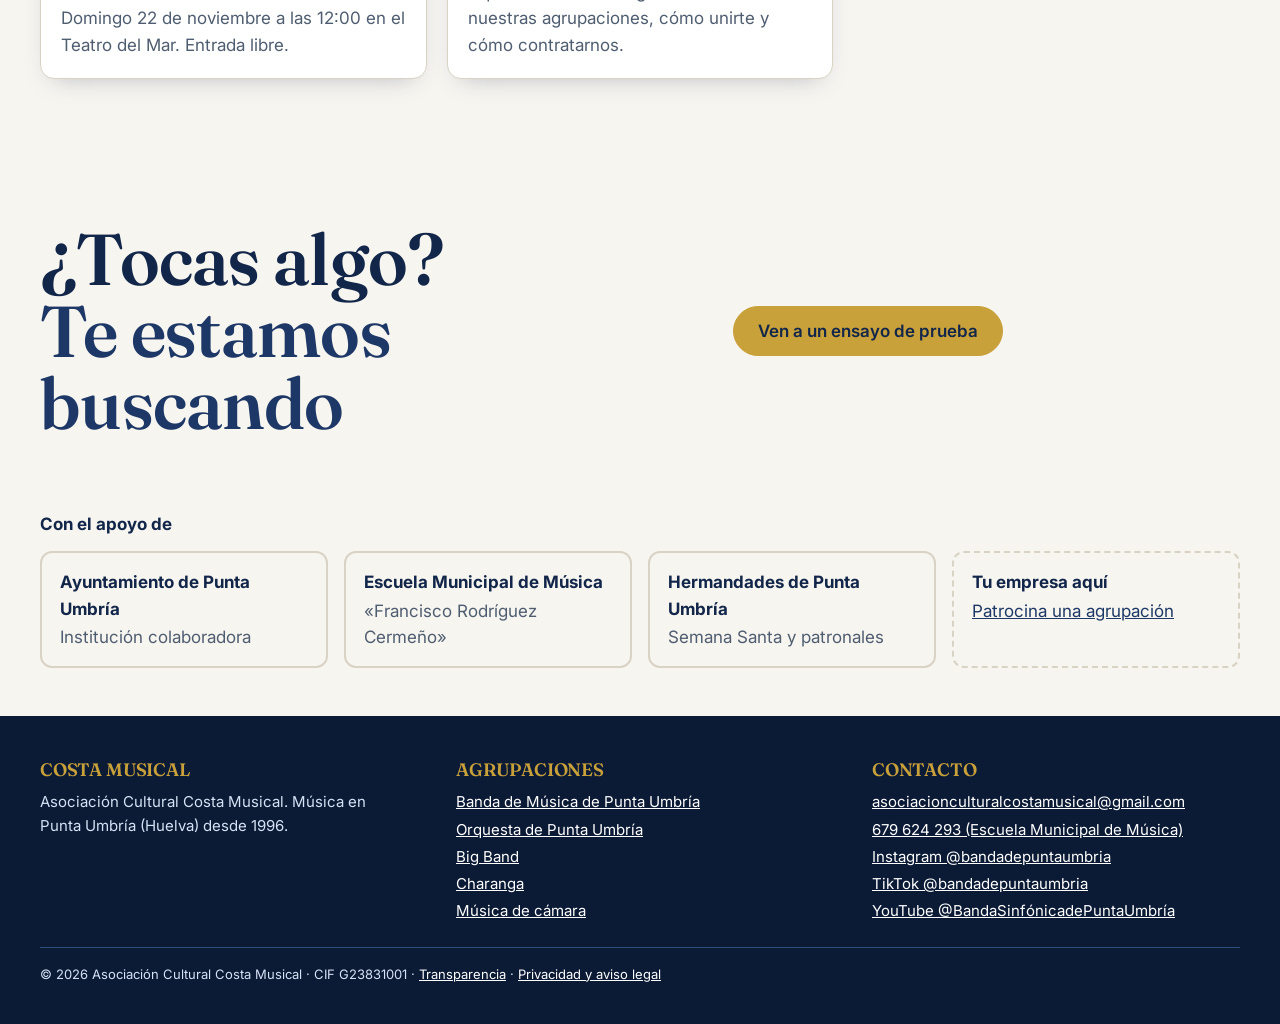
==== commit eb24a6ad: "Logo en la cabecera, galería de fotos y vídeos de YouTube, y cinta de portada enlazada a la galería " ====
--- a/index.html
+++ b/index.html
@@ -8,6 +8,7 @@
 <link rel="preconnect" href="https://fonts.googleapis.com">
 <link rel="preconnect" href="https://fonts.gstatic.com" crossorigin>
 <link href="https://fonts.googleapis.com/css2?family=Fraunces:ital,opsz,wght@0,9..144,400..700;1,9..144,400..700&amp;family=Inter:wght@400..700&amp;display=swap" rel="stylesheet">
+<link rel="icon" href="img/favicon.png">
 <link rel="stylesheet" href="css/estilo.css">
 <link rel="stylesheet" href="css/tema-institucional.css">
 </head>
@@ -40,6 +41,11 @@
   <ul class="entradas" id="agenda-inicio"></ul>
 </div></section>
 
+<section class="seccion" id="bloque-galeria" hidden><div class="envoltorio">
+  <div class="cabecera-sec"><h2 class="titulo">Nuestra historia en imágenes</h2><a href="galeria.html" style="font-weight:700">Toda la galería →</a></div>
+  <div class="noticias" id="galeria-inicio"></div>
+</div></section>
+
 <section class="seccion" id="bloque-noticias" hidden><div class="envoltorio">
   <div class="cabecera-sec"><h2 class="titulo">Noticias</h2><a href="noticias.html" style="font-weight:700">Todas las noticias →</a></div>
   <div class="noticias" id="lista-noticias"></div>
--- a/css/estilo.css
+++ b/css/estilo.css
@@ -225,3 +225,34 @@
   .cabecera .boton.peq{padding:8px 12px;font-size:14px}
   .boton-menu{padding:7px 12px;font-size:14px}
 }
+
+/* Logo */
+.logo{display:flex;align-items:center;gap:10px}
+.logo-img{display:block;flex:none;width:34px;height:44px;background:currentColor;-webkit-mask:url(../img/logo.png) center/contain no-repeat;mask:url(../img/logo.png) center/contain no-repeat}
+@media (max-width:600px){.logo-img{width:28px;height:36px}}
+
+/* Cinta de portada con enlaces */
+.cinta a{color:inherit;text-decoration:none}
+.cinta a:hover{text-decoration:underline;text-underline-offset:4px}
+
+/* Galería */
+.etq-album{font-size:13px;font-weight:700;color:var(--azul);text-transform:uppercase;letter-spacing:.04em}
+a.filtro{text-decoration:none;display:inline-flex;align-items:center}
+a.filtro[aria-pressed="true"]{background:var(--marino);color:var(--blanco)}
+.fotos{display:grid;grid-template-columns:repeat(auto-fill,minmax(min(220px,100%),1fr));gap:12px}
+.miniatura{padding:0;border:var(--borde) solid var(--marino);border-radius:12px;overflow:hidden;cursor:zoom-in;background:var(--cielo);aspect-ratio:4/3}
+.miniatura img{width:100%;height:100%;object-fit:cover;transition:transform .2s}
+.miniatura:hover img{transform:scale(1.04)}
+@media (prefers-reduced-motion:reduce){.miniatura img{transition:none}.miniatura:hover img{transform:none}}
+.videos{display:grid;grid-template-columns:repeat(auto-fill,minmax(min(360px,100%),1fr));gap:20px}
+.video{display:flex;flex-direction:column;gap:8px}
+.video iframe,.video-lite{width:100%;aspect-ratio:16/9;border:0;border-radius:12px;display:block}
+.video-lite{background:var(--marino) center/cover no-repeat;cursor:pointer;position:relative}
+.video-lite .play{position:absolute;inset:0;margin:auto;width:72px;height:72px;border-radius:50%;background:rgba(0,0,0,.65);color:#fff;font-size:28px;display:flex;align-items:center;justify-content:center}
+.video-lite:hover .play{background:#c4302b}
+.video p{font-weight:600}
+.visor{max-width:min(1200px,96vw);width:auto;padding:12px;background:#0b1424;border:none;color:#fff}
+.visor::backdrop{background:rgba(5,10,20,.9)}
+.visor img{max-width:100%;max-height:78vh;display:block;margin:0 auto;border-radius:8px}
+.visor p{margin:10px 0;text-align:center;font-size:14px;color:#c9d3e0}
+.visor-botones{display:flex;justify-content:center;gap:10px}
--- a/css/tema-institucional.css
+++ b/css/tema-institucional.css
@@ -99,3 +99,10 @@
 .ficha-ens:not(.proyecto):first-child{background:var(--marino) !important;color:#fff !important}
 .ficha-ens .etq{color:#8a6d1f;letter-spacing:.1em}
 .ficha-ens:first-child .etq{color:var(--amarillo)}
+
+/* Logo y galería en el tema institucional */
+.logo .logo-img{color:var(--amarillo)}
+.logo-txt{display:inline;color:#fff}
+.logo-txt span{color:var(--amarillo)}
+.etq-album{color:#8a6d1f}
+.cinta a:hover{color:#8a6d1f}
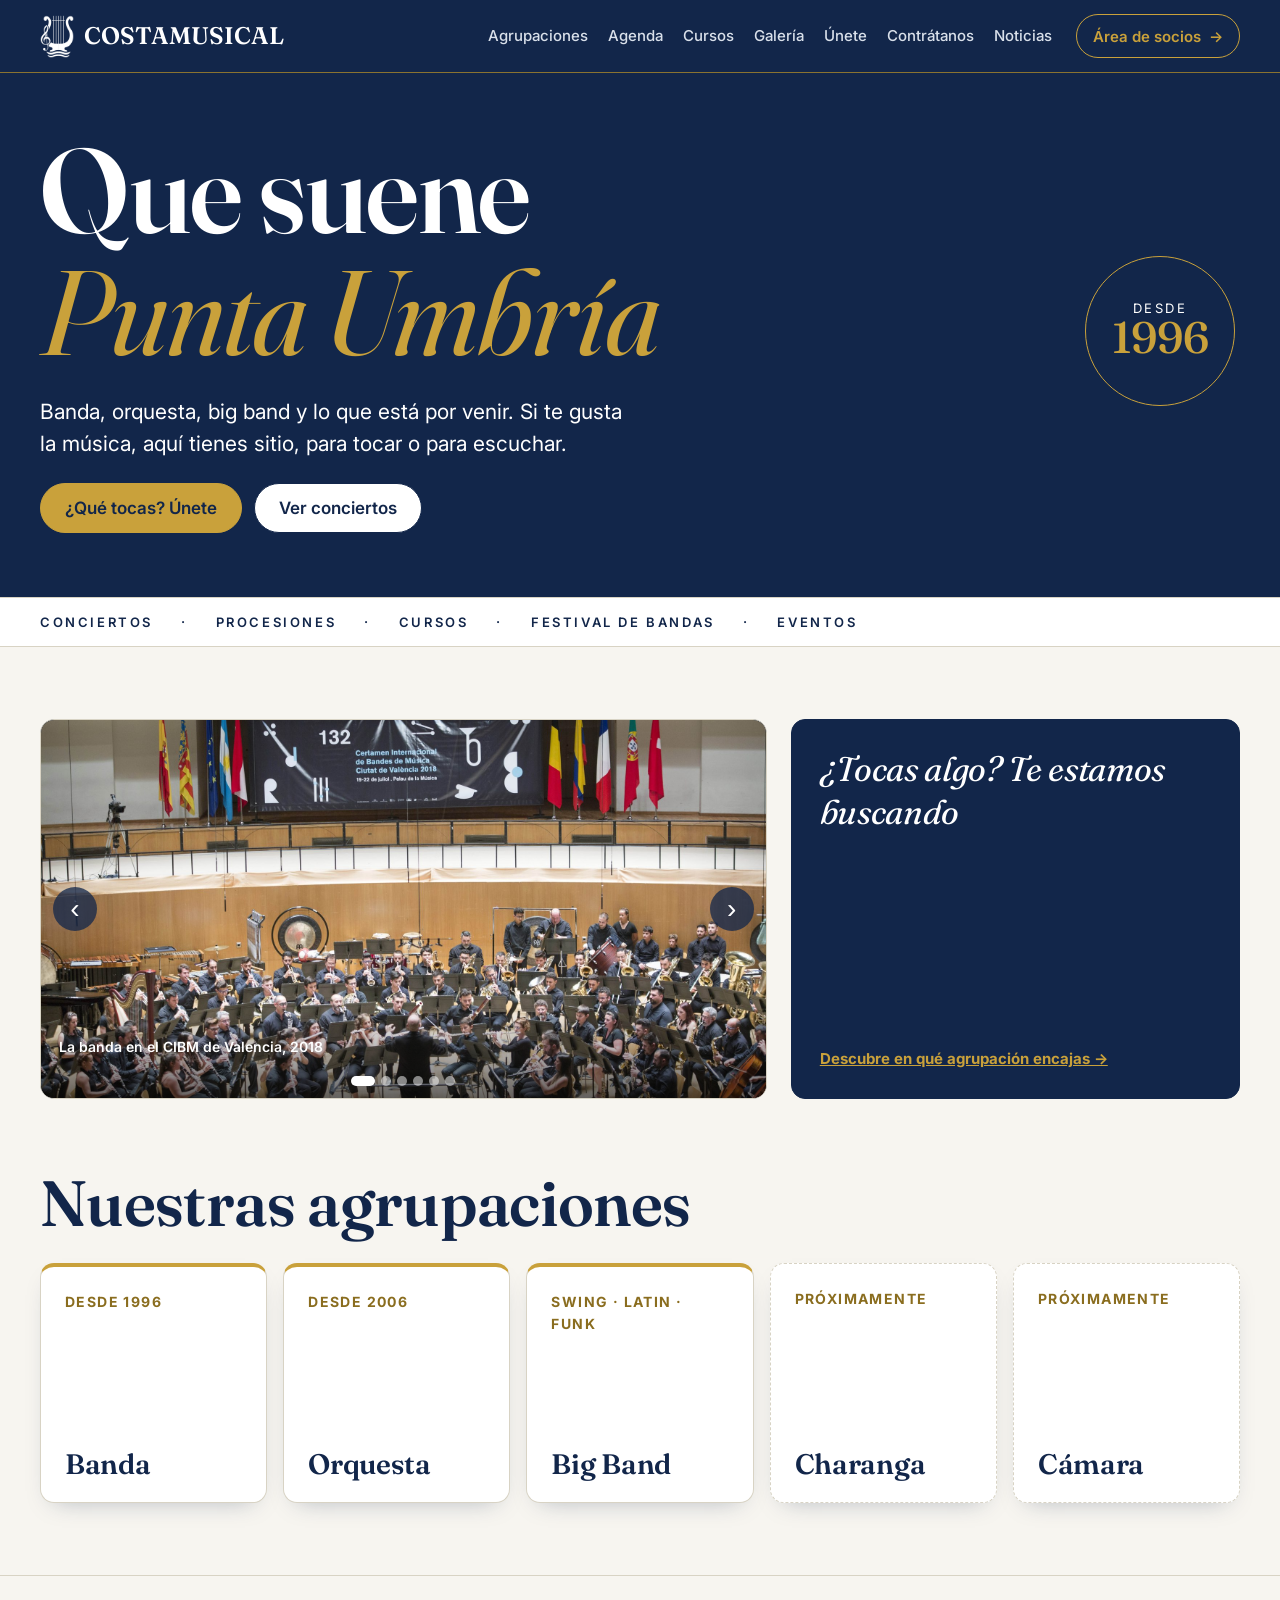
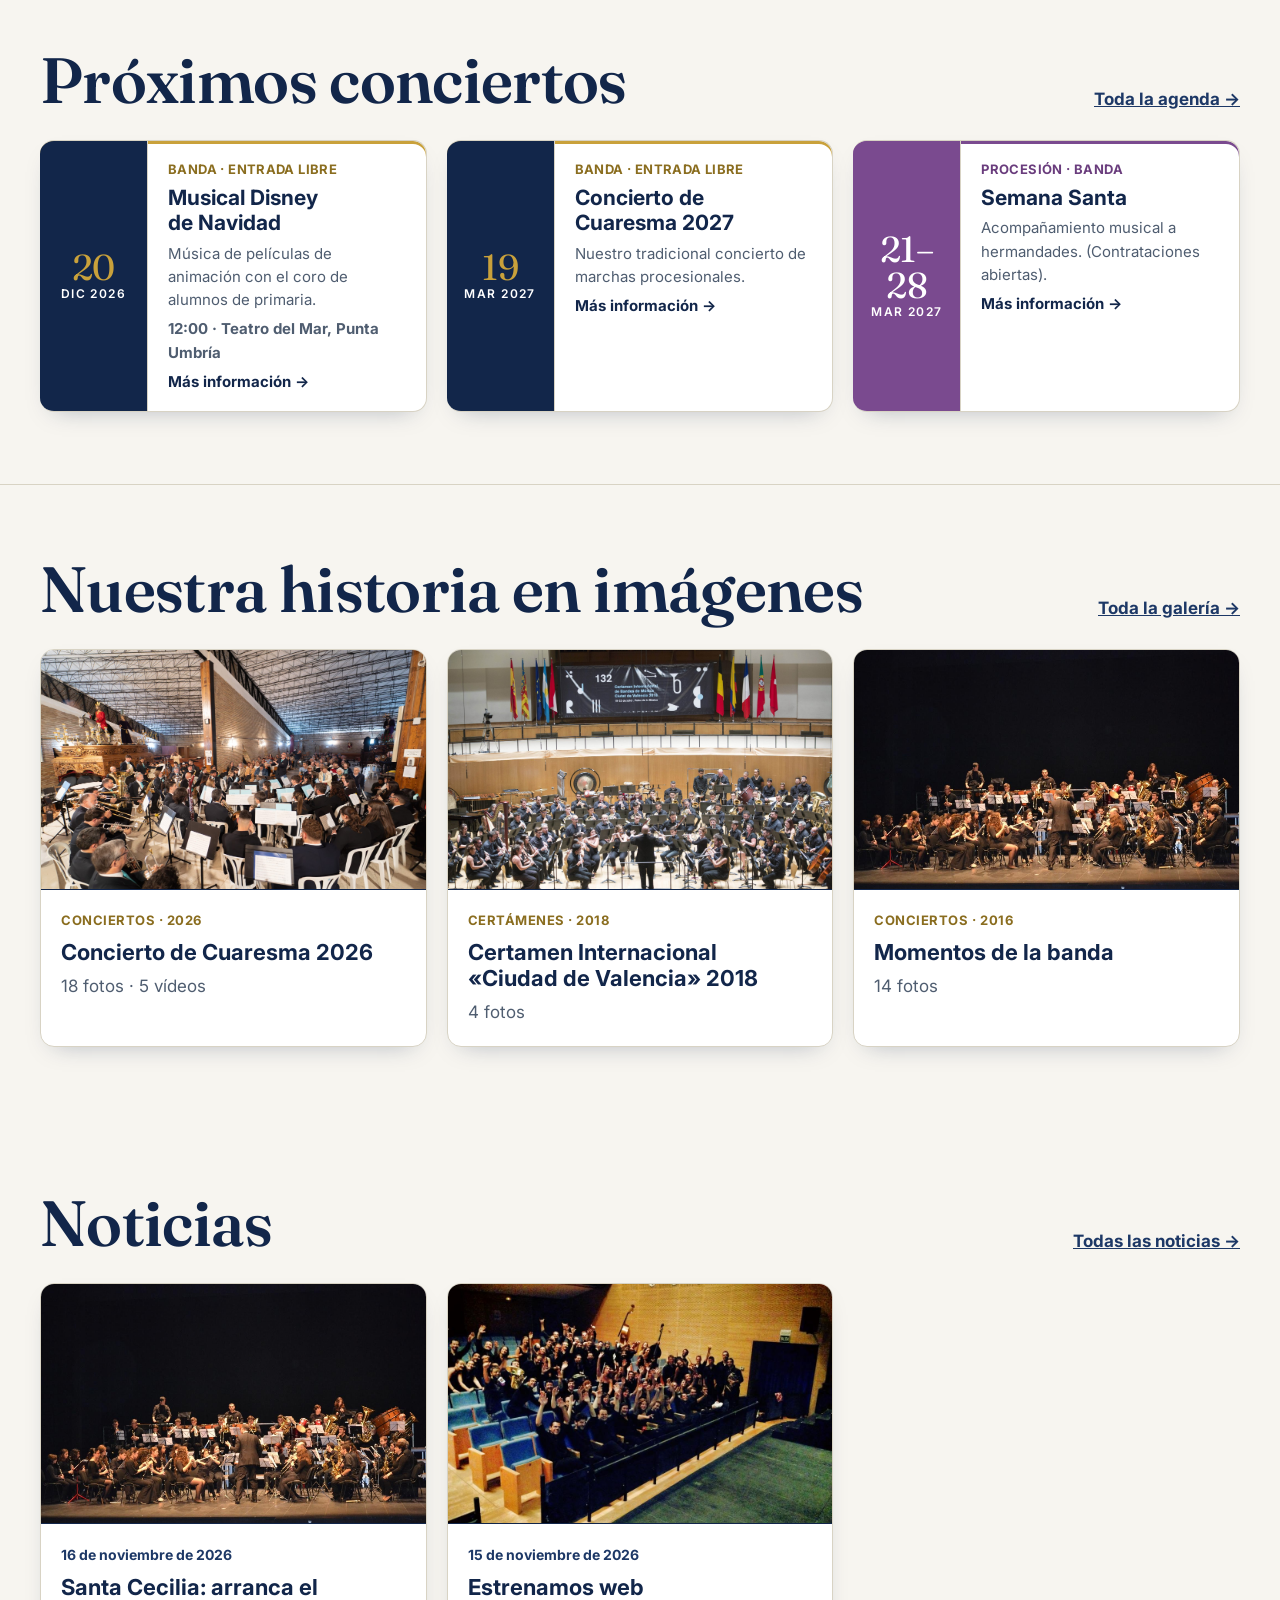
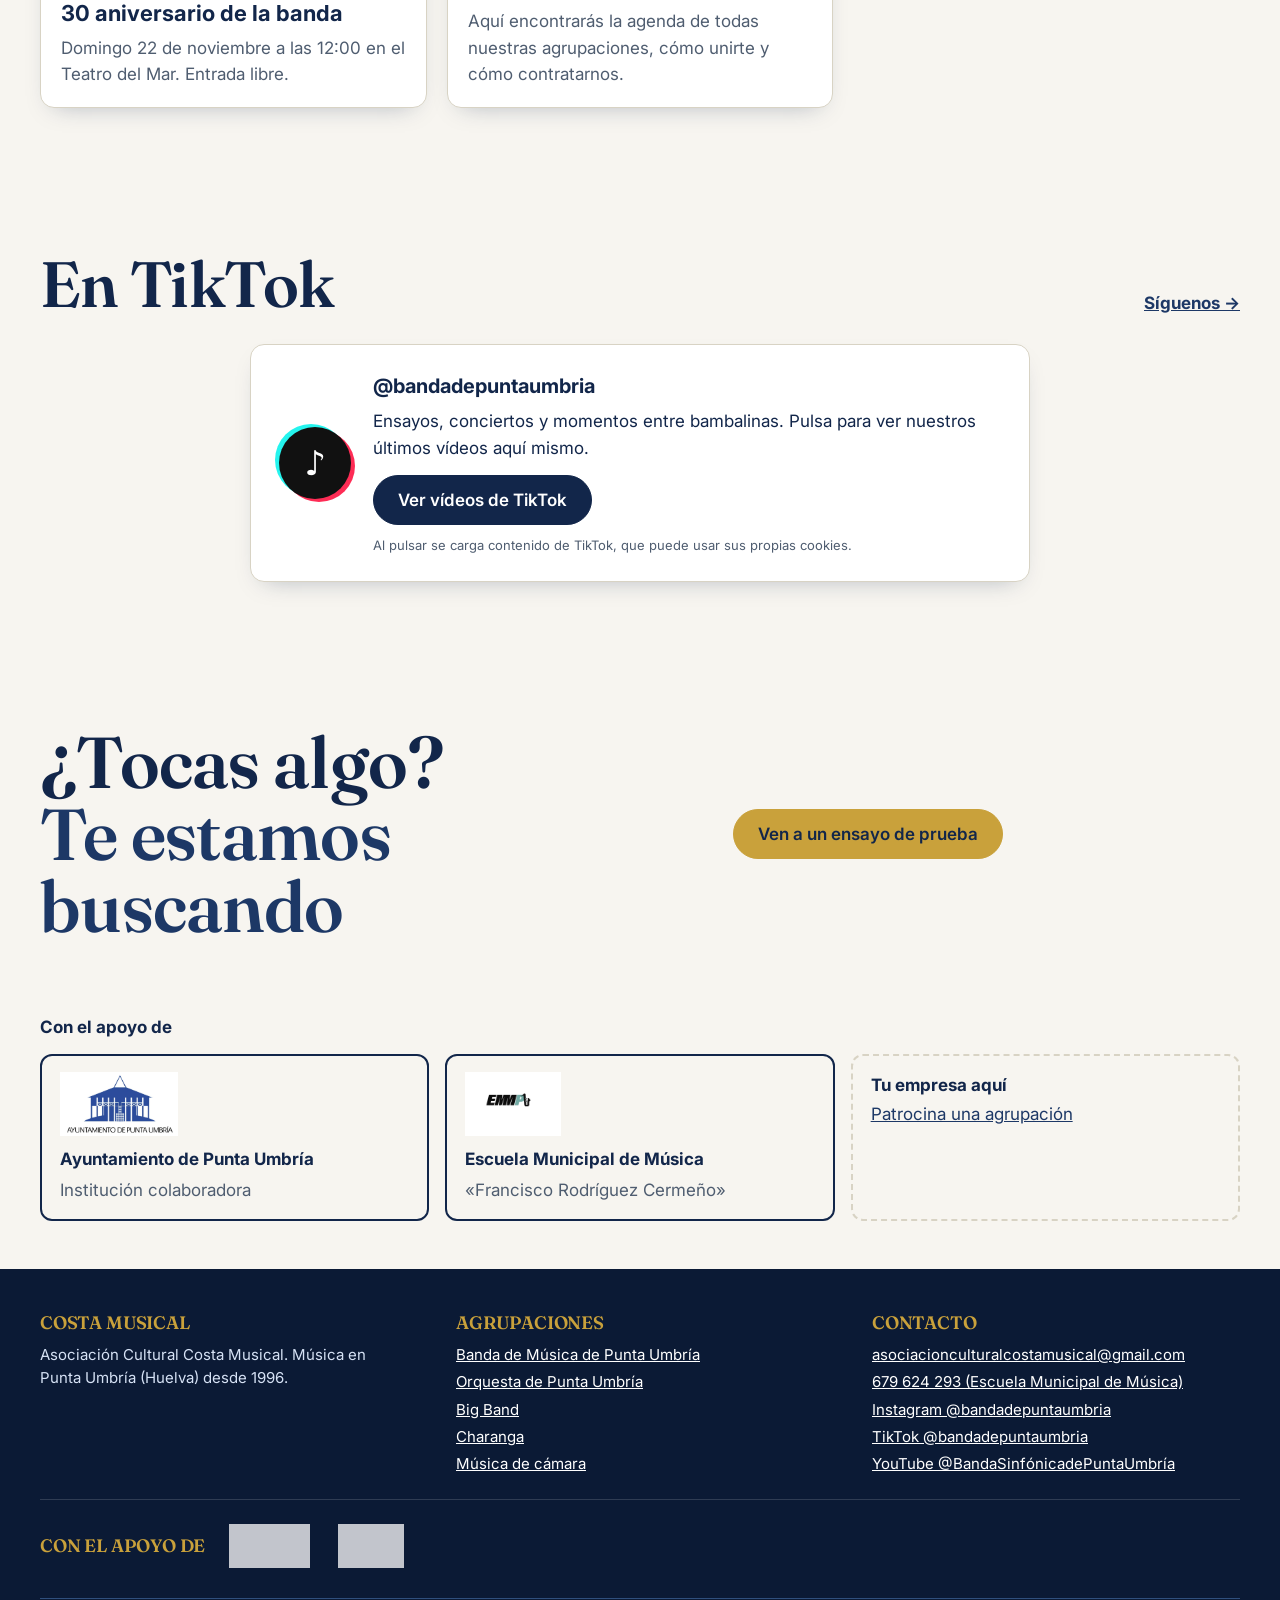
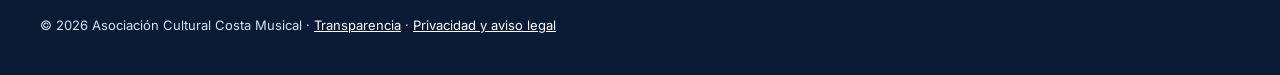
==== commit 547ff60f: "Perfil de TikTok con los últimos vídeos en Portada y Noticias (se carga al pulsar) Co-Authored-By: C" ====
--- a/index.html
+++ b/index.html
@@ -51,6 +51,11 @@
   <div class="noticias" id="lista-noticias"></div>
 </div></section>
 
+<section class="seccion" id="bloque-tiktok" hidden><div class="envoltorio">
+  <div class="cabecera-sec"><h2 class="titulo">En TikTok</h2><a class="tiktok-seguir" href="#" target="_blank" rel="noopener" style="font-weight:700">Síguenos →</a></div>
+  <div class="tiktok-caja"></div>
+</div></section>
+
 <section class="seccion"><div class="envoltorio dos" style="align-items:center">
   <h2 class="titulo ancha" style="font-size:clamp(48px,7vw,72px)">¿Tocas algo?<br><span style="color:var(--azul)">Te estamos buscando</span></h2>
   <div><a class="boton amarillo" href="unete.html">Ven a un ensayo de prueba</a></div>
--- a/css/estilo.css
+++ b/css/estilo.css
@@ -228,6 +228,8 @@
 
 /* Logo */
 .logo{display:flex;align-items:center;gap:10px}
+.logo{transition:color .2s}
+.logo:hover{color:var(--azul)}
 .logo-img{display:block;flex:none;width:34px;height:44px;background:currentColor;-webkit-mask:url(../img/logo.png) center/contain no-repeat;mask:url(../img/logo.png) center/contain no-repeat}
 @media (max-width:600px){.logo-img{width:28px;height:36px}}
 
@@ -256,3 +258,133 @@
 .visor img{max-width:100%;max-height:78vh;display:block;margin:0 auto;border-radius:8px}
 .visor p{margin:10px 0;text-align:center;font-size:14px;color:#c9d3e0}
 .visor-botones{display:flex;justify-content:center;gap:10px}
+
+/* Carrusel de portada */
+.foto.carrusel{position:relative;padding:0;background:var(--marino)}
+.diapo{position:absolute;inset:0;margin:0;opacity:0;transition:opacity .8s ease}
+.diapo.activa{opacity:1}
+.diapo img{width:100%;height:100%;object-fit:cover}
+.diapo figcaption{position:absolute;left:0;right:0;bottom:0;padding:28px 18px 40px;background:linear-gradient(transparent,rgba(0,0,0,.6));color:#fff;font-size:14px;font-weight:600}
+.carr-btn{position:absolute;top:50%;transform:translateY(-50%);width:44px;height:44px;border-radius:50%;border:none;background:rgba(255,255,255,.85);color:var(--marino);font-size:28px;line-height:1;cursor:pointer;z-index:2}
+.carr-btn.ant{left:12px}.carr-btn.sig{right:12px}
+.carr-puntos{position:absolute;left:0;right:0;bottom:12px;display:flex;justify-content:center;gap:6px;z-index:2}
+.carr-puntos button{width:10px;height:10px;padding:0;border-radius:50%;border:none;background:rgba(255,255,255,.5);cursor:pointer}
+.carr-puntos button[aria-current="true"]{background:#fff;width:24px;border-radius:5px}
+@media (prefers-reduced-motion:reduce){.diapo{transition:none}}
+
+/* Cursos */
+.estado-curso{align-self:flex-start;font-size:12px;font-weight:700;text-transform:uppercase;letter-spacing:.06em;padding:4px 10px;border-radius:999px;background:#e7ecf2;color:var(--marino)}
+.estado-curso.abierto{background:#dff3e6;color:#1d5c38}
+.estado-curso.finalizado{background:#eee;color:#666}
+.foto-curso{border-radius:var(--radio);max-height:420px;width:100%;object-fit:cover}
+.sin-foto-curso{background-image:repeating-linear-gradient(to bottom,transparent 0 14px,rgba(18,48,90,.18) 14px 16px) !important;background-size:100% 80px !important;background-repeat:repeat-x !important;background-position:0 50% !important}
+.aviso .boton{margin-top:8px}
+
+/* Menú más largo: se pliega antes */
+@media (max-width:1180px){
+  .boton-menu{display:block}
+  .menu{display:none;position:absolute;left:0;right:0;top:100%;flex-direction:column;background:var(--blanco);padding:8px 20px 18px;border-bottom:var(--borde) solid var(--marino)}
+  .menu.abierto{display:flex}
+  .menu a{display:block;padding:12px 0;font-size:18px}
+}
+
+/* Cabecera fija: más fina al bajar y, en móvil, se esconde al bajar y vuelve al subir */
+#cabecera{display:contents}
+.cabecera{transition:transform .3s ease,box-shadow .3s ease}
+.cabecera .envoltorio{transition:min-height .3s ease}
+.logo,.logo-img{transition:font-size .3s ease,width .3s ease,height .3s ease,color .2s ease}
+.cabecera.compacta{box-shadow:0 2px 14px rgba(0,0,0,.18)}
+.cabecera.compacta .envoltorio{min-height:56px}
+.cabecera.compacta .logo{font-size:23px}
+.cabecera.compacta .logo-img{width:27px;height:35px}
+@media (max-width:820px){.cabecera.oculta{transform:translateY(-100%)}}
+@media (prefers-reduced-motion:reduce){.cabecera,.cabecera .envoltorio,.logo,.logo-img{transition:none}}
+
+/* Cursos: estados y encuentros */
+.estado-curso.completo,.estado-curso.cerrado{background:#fbe9e7;color:#8a2d1f}
+.encuentros{list-style:none;margin:0;padding:0;display:grid;gap:10px}
+.encuentros li{display:grid;grid-template-columns:minmax(150px,220px) 1fr;gap:6px 18px;align-items:start;padding:14px 18px;border:var(--borde) solid #d8d3c4;border-radius:var(--radio);background:var(--blanco)}
+.encuentros .enc-fecha{font-weight:700;color:var(--marino)}
+.encuentros li.pasado{opacity:.6}
+.encuentros li.proximo{border-color:var(--amarillo);box-shadow:inset 4px 0 0 var(--amarillo)}
+.enc-marca{display:inline-block;margin-left:6px;font-size:11px;font-weight:700;text-transform:uppercase;letter-spacing:.06em;padding:2px 8px;border-radius:999px;background:#eee;color:#666;vertical-align:middle}
+.enc-marca.prox{background:#efe8d4;color:#6d5517}
+.encuentros-elegir{border:var(--borde) solid #d8d3c4;border-radius:10px;padding:10px 14px;margin:0}
+.encuentros-elegir legend{font-weight:600;padding:0 4px}
+.encuentros-elegir div{display:grid;gap:6px}
+@media (max-width:600px){.encuentros li{grid-template-columns:1fr}}
+.encuentros li:has(.enc-cartel){grid-template-columns:minmax(150px,220px) 1fr auto}
+.enc-profes{margin-top:4px;font-weight:600;color:var(--marino)}
+.enc-cartel{display:flex;flex-direction:column;align-items:center;gap:4px;font-size:12px;font-weight:700;text-decoration:none;color:var(--marino)}
+.enc-cartel img{width:72px;height:96px;object-fit:cover;border-radius:6px;border:1px solid #d8d3c4;transition:transform .2s ease,box-shadow .2s ease}
+.enc-cartel:hover img,.enc-cartel:focus-visible img{transform:translateY(-2px) scale(1.04);box-shadow:0 8px 18px -8px rgba(18,38,74,.5)}
+.profe{display:flex;gap:16px;align-items:flex-start}
+.profe img{width:88px;height:88px;border-radius:50%;object-fit:cover;flex:none}
+.etq-esp{display:inline-block;font-size:11px;font-weight:700;text-transform:uppercase;letter-spacing:.08em;color:#8a6d1f;margin-bottom:2px}
+@media (max-width:600px){.encuentros li:has(.enc-cartel){grid-template-columns:1fr}.enc-cartel{align-items:flex-start}}
+
+/* Página de cada evento */
+.evento{display:flex;flex-direction:column;gap:20px}
+.evento-rejilla{display:grid;grid-template-columns:minmax(0,1fr) minmax(220px,380px);gap:40px;align-items:start}
+.evento-rejilla:not(:has(.evento-cartel)){grid-template-columns:minmax(0,820px)}
+.quien-evento{font-size:13px;font-weight:700;text-transform:uppercase;letter-spacing:.08em;color:#8a6d1f}
+.evento-cartel{position:sticky;top:90px;display:flex;flex-direction:column;gap:6px}
+.evento-cartel img{width:100%;border-radius:var(--radio);border:1px solid #d8d3c4;box-shadow:0 18px 40px -20px rgba(18,38,74,.55)}
+.evento .texto p{margin-bottom:1em}
+.programa-lista{margin:0;padding-left:1.4em;display:grid;gap:8px}
+.programa-lista span{display:block;color:var(--gris);font-size:15px}
+.entrada h3 a.enlace-evento{color:inherit;text-decoration:none}
+.entrada h3 a.enlace-evento:hover,.entrada h3 a.enlace-evento:focus-visible{text-decoration:underline;text-decoration-color:var(--amarillo);text-decoration-thickness:2px;text-underline-offset:4px}
+.mas-info{font-weight:700;color:var(--marino);text-decoration:none}
+.mas-info:hover,.mas-info:focus-visible{color:#8a6d1f}
+.entradas.anteriores .entrada{opacity:.75}
+.entradas.anteriores .entrada:hover{opacity:1}
+@media (max-width:820px){.evento-rejilla{grid-template-columns:1fr}.evento-cartel{position:static;order:-1;max-width:420px}}
+
+/* Agenda: color de acento por tipo y cartel en lugar del bloque de fecha */
+.entrada{--acento:var(--amarillo);--acento-txt:#8a6d1f}
+.entrada.tipo-procesion{--acento:#7a4a8f;--acento-txt:#6a3d7d}
+.entrada.tipo-curso{--acento:#2e8b74;--acento-txt:#1f6e5b}
+.entrada.tipo-pasacalles{--acento:#c46a3a;--acento-txt:#9c4f25}
+.entrada.tipo-otro{--acento:#4f78b0;--acento-txt:#3c6296}
+.entrada .info{flex:1;min-width:0}
+.entrada.con-cartel{min-height:200px}
+.dia-cartel{position:relative;width:140px !important;padding:0 !important;overflow:hidden;text-decoration:none;justify-content:flex-end !important;background:#0d1b35 !important}
+.dia-cartel .cartel-fondo{position:absolute;inset:-12px;background:center/cover no-repeat;filter:blur(14px) brightness(.55);transform:scale(1.1)}
+.dia-cartel img{position:absolute;inset:0;width:100%;height:100%;object-fit:contain;transition:transform .35s ease}
+.entrada:hover .dia-cartel img,.dia-cartel:focus-visible img{transform:scale(1.04)}
+.dia-cartel .fecha-chip{position:relative;z-index:1;margin:0 8px 8px;padding:4px 9px;border-radius:999px;background:var(--marino);color:#fff;font-family:var(--texto);font-size:11px;font-weight:700;letter-spacing:.06em;text-transform:uppercase;white-space:nowrap;box-shadow:0 4px 10px rgba(0,0,0,.35)}
+.dia-cartel .fecha-chip b{font-size:15px;color:var(--acento);font-weight:800;letter-spacing:0}
+@media (max-width:600px){.dia-cartel{width:112px !important}.entrada.con-cartel{min-height:170px}}
+
+/* Fotos del evento */
+.fotos-evento{display:grid;grid-template-columns:repeat(auto-fill,minmax(min(140px,45%),1fr));gap:8px}
+.fotos-evento a{position:relative;display:block;aspect-ratio:1;overflow:hidden;border-radius:10px;background:#eee}
+.fotos-evento img{width:100%;height:100%;object-fit:cover;transition:transform .3s ease}
+.fotos-evento a:hover img,.fotos-evento a:focus-visible img{transform:scale(1.05)}
+.fotos-evento a.mas::after{content:"";position:absolute;inset:0;background:rgba(18,38,74,.6)}
+.fotos-evento a.mas span{position:absolute;inset:0;z-index:1;display:grid;place-items:center;color:#fff;font-size:28px;font-weight:800}
+
+/* Logos de patrocinadores */
+.logos{display:flex;flex-wrap:wrap;align-items:center;gap:14px 28px}
+.logos a,.logos span{display:flex;align-items:center;min-height:56px}
+.logos img{max-height:56px;max-width:160px;object-fit:contain;filter:grayscale(1);opacity:.8;transition:filter .2s ease,opacity .2s ease}
+.logos a:hover img,.logos a:focus-visible img{filter:none;opacity:1}
+.logos.claros img{max-height:44px;filter:grayscale(1) brightness(0) invert(1);opacity:.75}
+.logos.claros a:hover img,.logos.claros a:focus-visible img{filter:none;opacity:1}
+.pie-apoyos{flex:1 1 100%;display:flex;flex-wrap:wrap;align-items:center;gap:12px 24px;padding-top:18px;border-top:1px solid rgba(255,255,255,.15)}
+.pie-apoyos b{font-size:12px;letter-spacing:.1em}
+.colab .colab-item{border:2px solid var(--marino);border-radius:12px;padding:16px 18px;display:flex;flex-direction:column;gap:4px;color:inherit;text-decoration:none;transition:transform .2s ease,box-shadow .2s ease}
+.colab .colab-item img{max-height:64px;max-width:180px;object-fit:contain;align-self:flex-start;margin-bottom:6px}
+.colab a.colab-item:hover,.colab a.colab-item:focus-visible{transform:translateY(-2px);box-shadow:0 10px 22px -12px rgba(18,38,74,.5)}
+/* Agrupación sin foto: pentagrama en lugar de foto vacía */
+#ens-foto.sin-foto{background-color:var(--cielo)}
+
+/* TikTok */
+.tiktok-caja{min-height:120px}
+.tiktok-previa{display:flex;gap:22px;align-items:center;max-width:780px;margin:0 auto;padding:26px 28px;border:1px solid #d8d3c4;border-radius:var(--radio);background:var(--blanco);box-shadow:0 10px 24px -14px rgba(18,38,74,.35)}
+.tiktok-previa .tiktok-icono{flex:none;width:72px;height:72px;border-radius:50%;display:grid;place-items:center;font-size:34px;color:#fff;background:#111;box-shadow:-4px -3px 0 #25f4ee,4px 3px 0 #fe2c55}
+.tiktok-previa b{font-size:20px;color:var(--marino)}
+.tiktok-previa p{margin:6px 0 14px}
+.tiktok-previa .nota{font-size:13px;margin:10px 0 0}
+@media (max-width:600px){.tiktok-previa{flex-direction:column;align-items:flex-start;padding:22px}}
--- a/css/tema-institucional.css
+++ b/css/tema-institucional.css
@@ -101,8 +101,43 @@
 .ficha-ens:first-child .etq{color:var(--amarillo)}
 
 /* Logo y galería en el tema institucional */
-.logo .logo-img{color:var(--amarillo)}
-.logo-txt{display:inline;color:#fff}
-.logo-txt span{color:var(--amarillo)}
+/* Logo blanco (dibujo y letras); dorado al pasar por encima */
+.logo,.logo .logo-img,.logo .logo-txt,.logo .logo-txt span{color:#fff}
+.logo:hover .logo-img,.logo:focus-visible .logo-img,.logo:hover,.logo:focus-visible,.logo:hover .logo-txt,.logo:hover .logo-txt span,.logo:focus-visible .logo-txt,.logo:focus-visible .logo-txt span{color:var(--amarillo)}
+.logo .logo-txt,.logo .logo-txt span{transition:color .2s}
 .etq-album{color:#8a6d1f}
 .cinta a:hover{color:#8a6d1f}
+
+@media (max-width:1180px){.menu{background:var(--marino)}}
+.carr-btn{background:rgba(18,38,74,.75);color:#fff}
+.estado-curso{background:#efe8d4;color:#6d5517}
+
+/* Respuesta al pasar el ratón en la cabecera */
+.menu a{position:relative;transition:color .2s ease}
+.menu a::after{content:"";position:absolute;left:0;right:0;bottom:0;height:2px;background:var(--amarillo);transform:scaleX(0);transform-origin:left;transition:transform .25s ease}
+.menu a:hover,.menu a:focus-visible{color:var(--amarillo)}
+.menu a:hover::after,.menu a:focus-visible::after,.menu a[aria-current="page"]::after{transform:scaleX(1)}
+.cabecera .boton.marino{transition:background .2s ease,color .2s ease}
+.cabecera .boton.marino:hover,.cabecera .boton.marino:focus-visible{background:var(--amarillo);color:var(--marino);filter:none}
+.boton-menu{transition:background .2s ease,color .2s ease}
+.boton-menu:hover,.boton-menu:focus-visible{background:var(--amarillo);color:var(--marino);border-color:var(--amarillo)}
+.boton{transition:filter .2s ease,transform .2s ease,box-shadow .2s ease}
+.boton:hover{transform:translateY(-1px);box-shadow:0 6px 14px -8px rgba(18,38,74,.6)}
+@media (max-width:980px){.menu a::after{display:none}}
+
+/* Agrupaciones de la portada: todas iguales; se ponen en azul marino al pasar el ratón */
+.ficha-ens:not(.proyecto):first-child{background:#fff !important;color:var(--marino) !important}
+.ficha-ens:not(.proyecto):first-child .etq{color:#8a6d1f}
+.ficha-ens:not(.proyecto){transition:background .2s ease,color .2s ease,transform .2s ease}
+.ficha-ens:not(.proyecto):hover,.ficha-ens:not(.proyecto):focus-visible{background:var(--marino) !important;color:#fff !important;transform:translateY(-3px)}
+.ficha-ens:not(.proyecto):hover .etq,.ficha-ens:not(.proyecto):focus-visible .etq{color:var(--amarillo)}
+@media (prefers-reduced-motion:reduce){.menu a::after,.ficha-ens,.boton{transition:none}}
+
+/* Colores por tipo de evento en la agenda */
+.entrada .dia b{color:var(--acento)}
+.entrada:not(.tipo-concierto) .dia:not(.dia-cartel){background:var(--acento) !important}
+.entrada:not(.tipo-concierto) .dia:not(.dia-cartel) b{color:#fff}
+.entrada .quien{color:var(--acento-txt)}
+.entrada{border-left:0;box-shadow:inset 0 3px 0 var(--acento),0 10px 24px -14px rgba(18,38,74,.35)}
+.filtro[data-f^="tipo-"]::before{content:"";display:inline-block;width:9px;height:9px;border-radius:50%;margin-right:7px;vertical-align:1px;background:var(--punto,#999)}
+.filtro[data-f="tipo-procesion"]{--punto:#7a4a8f}.filtro[data-f="tipo-curso"]{--punto:#2e8b74}.filtro[data-f="tipo-pasacalles"]{--punto:#c46a3a}.filtro[data-f="tipo-otro"]{--punto:#4f78b0}
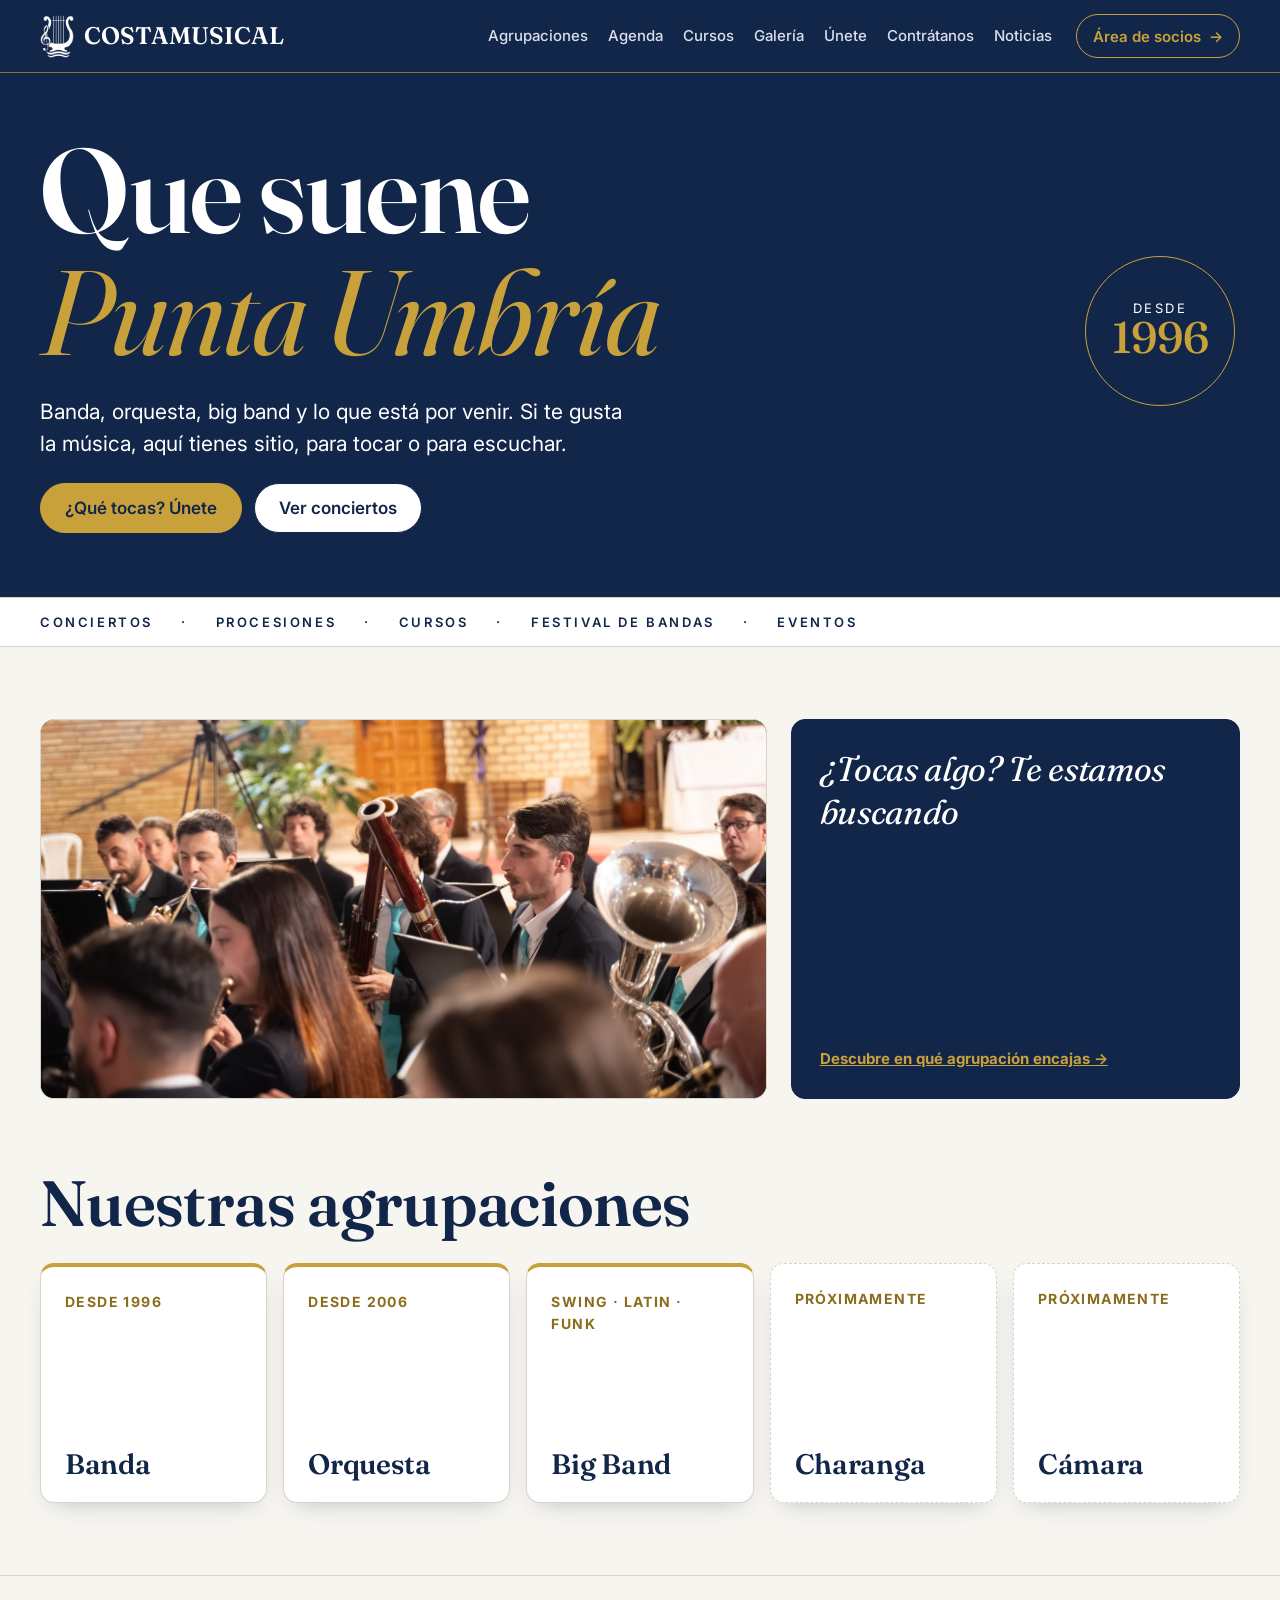
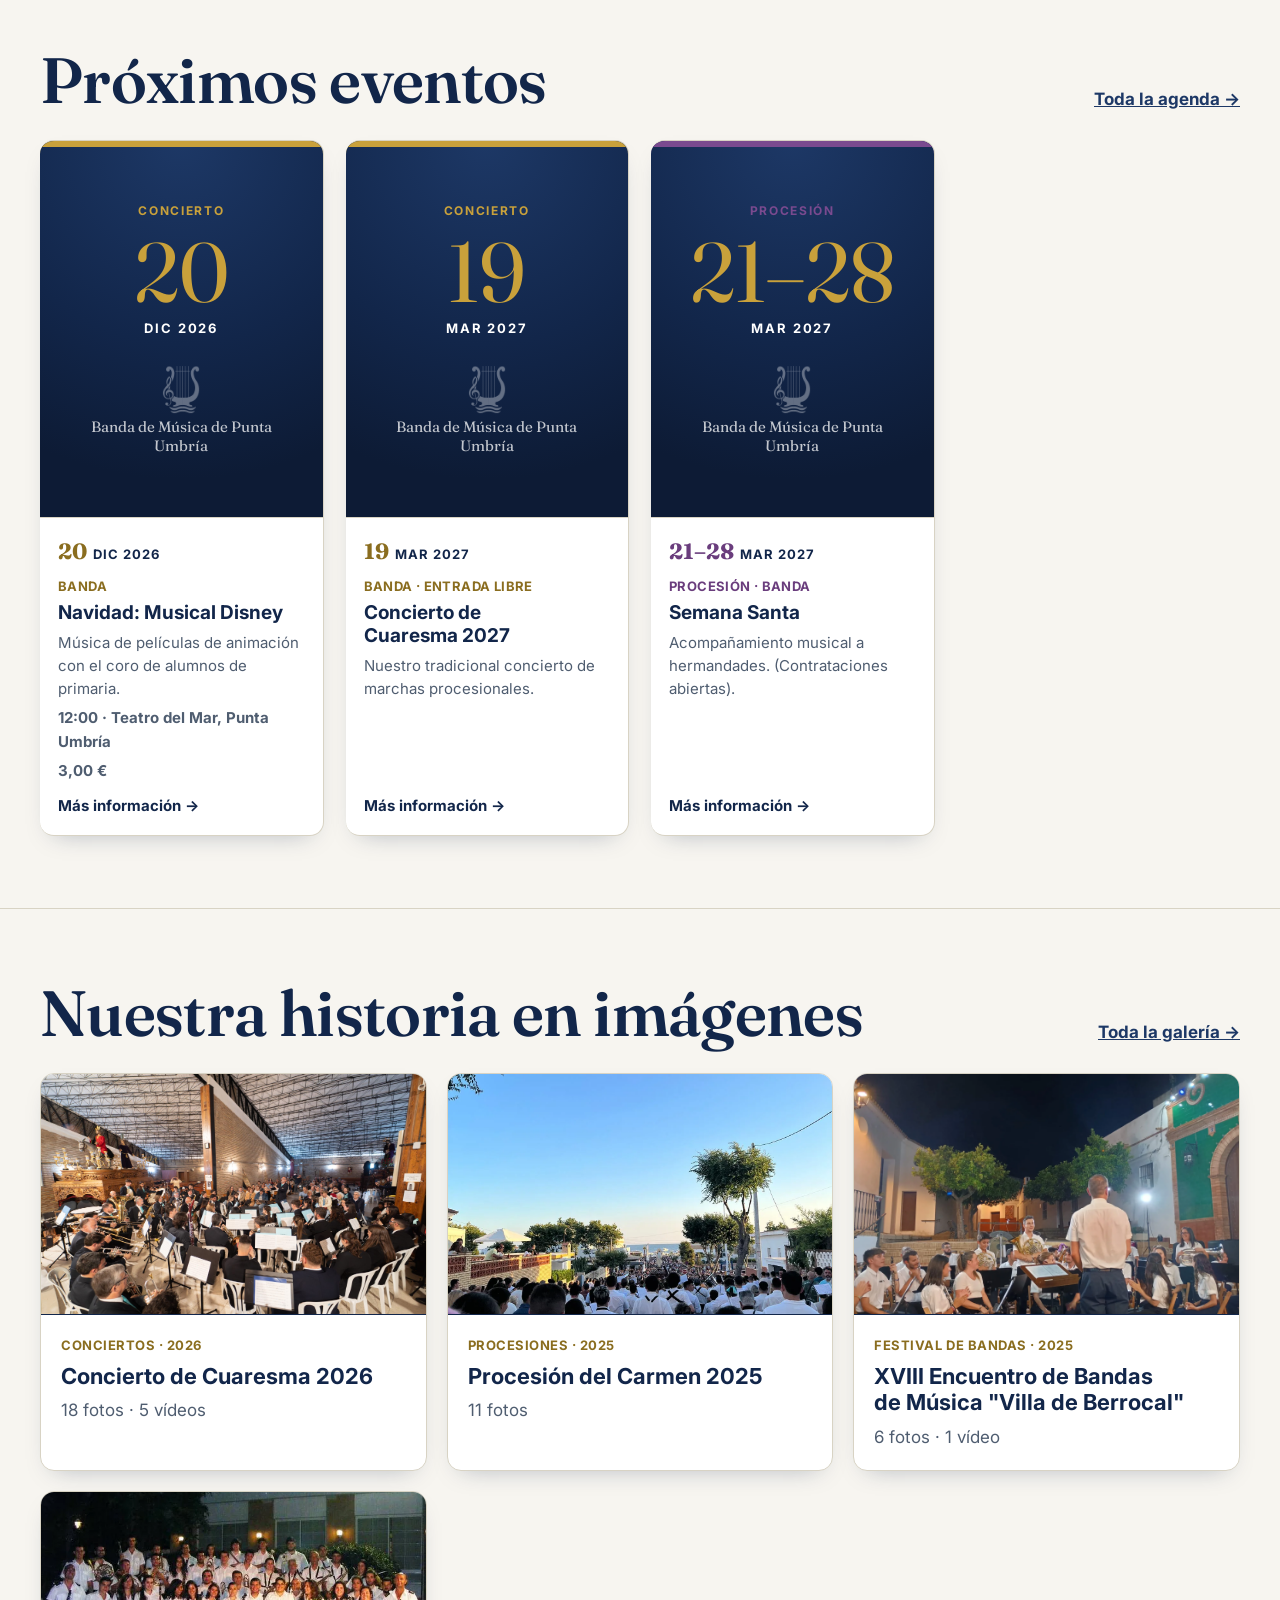
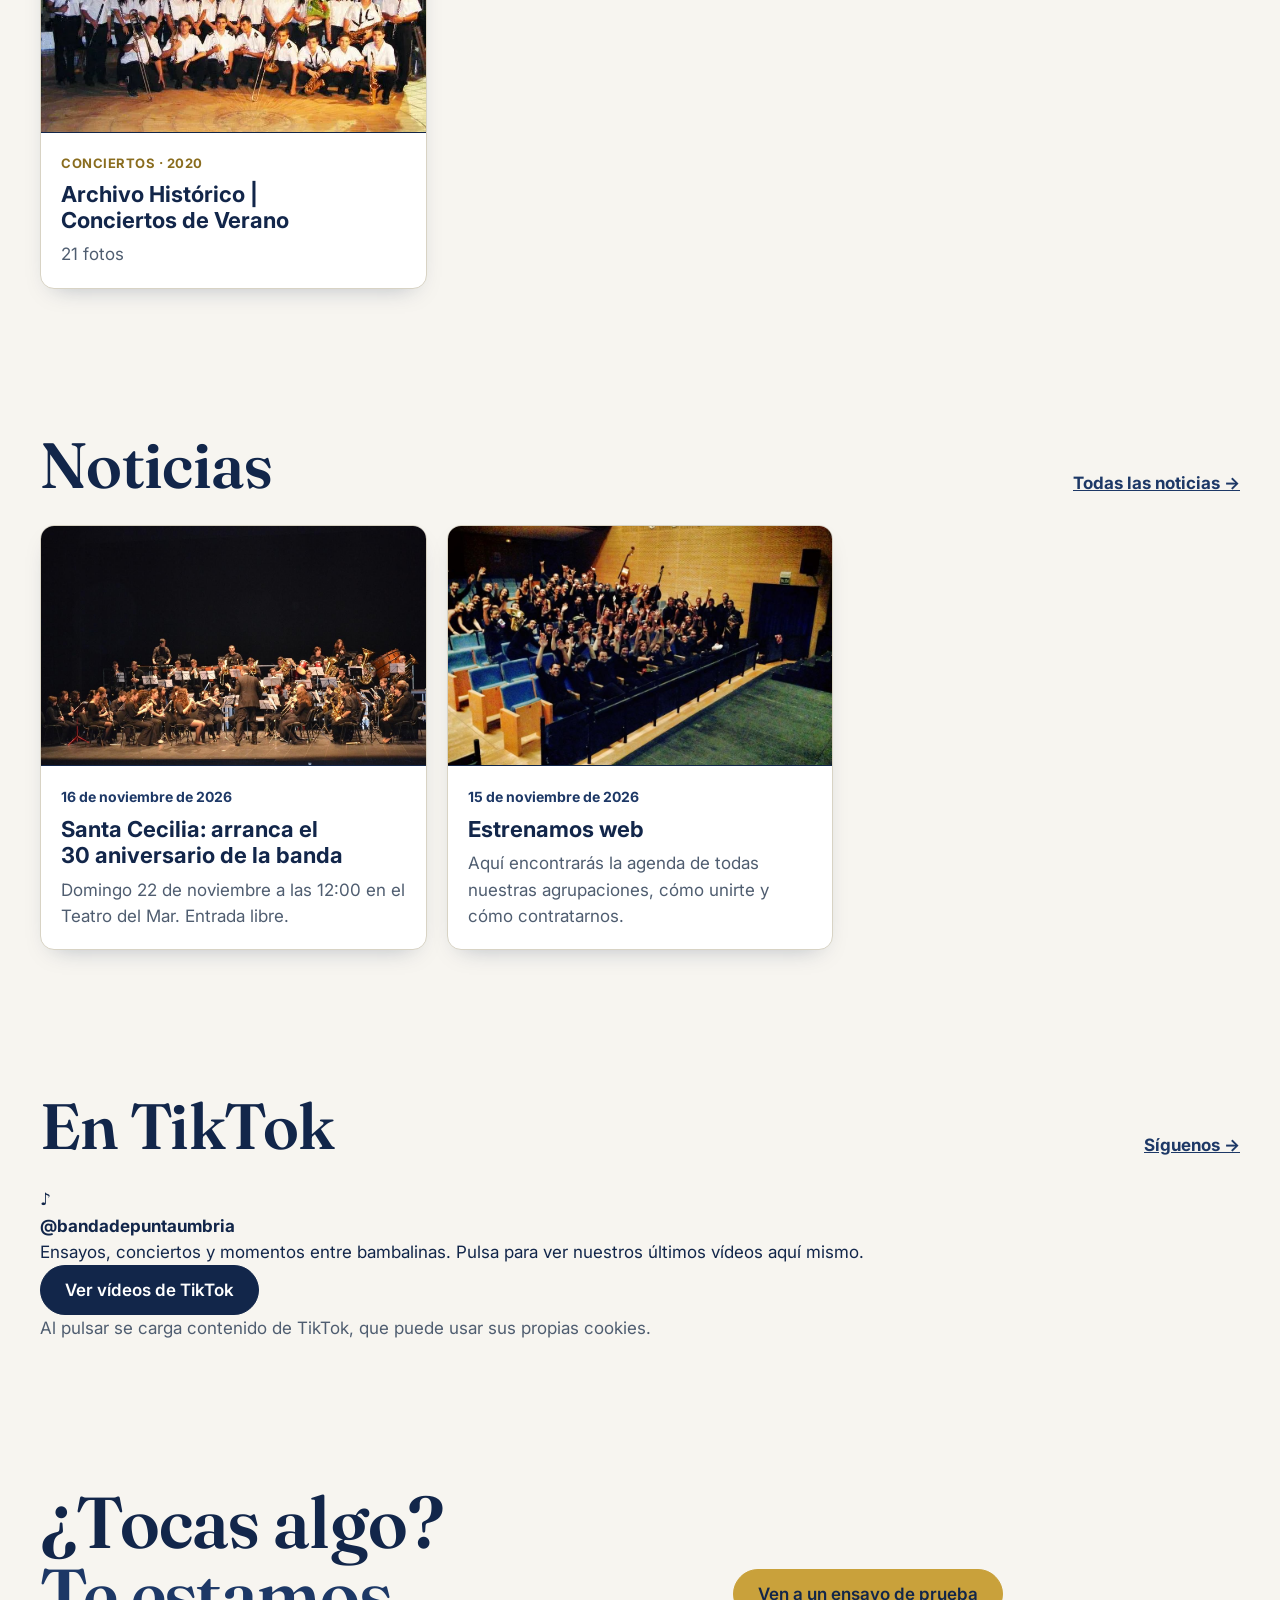
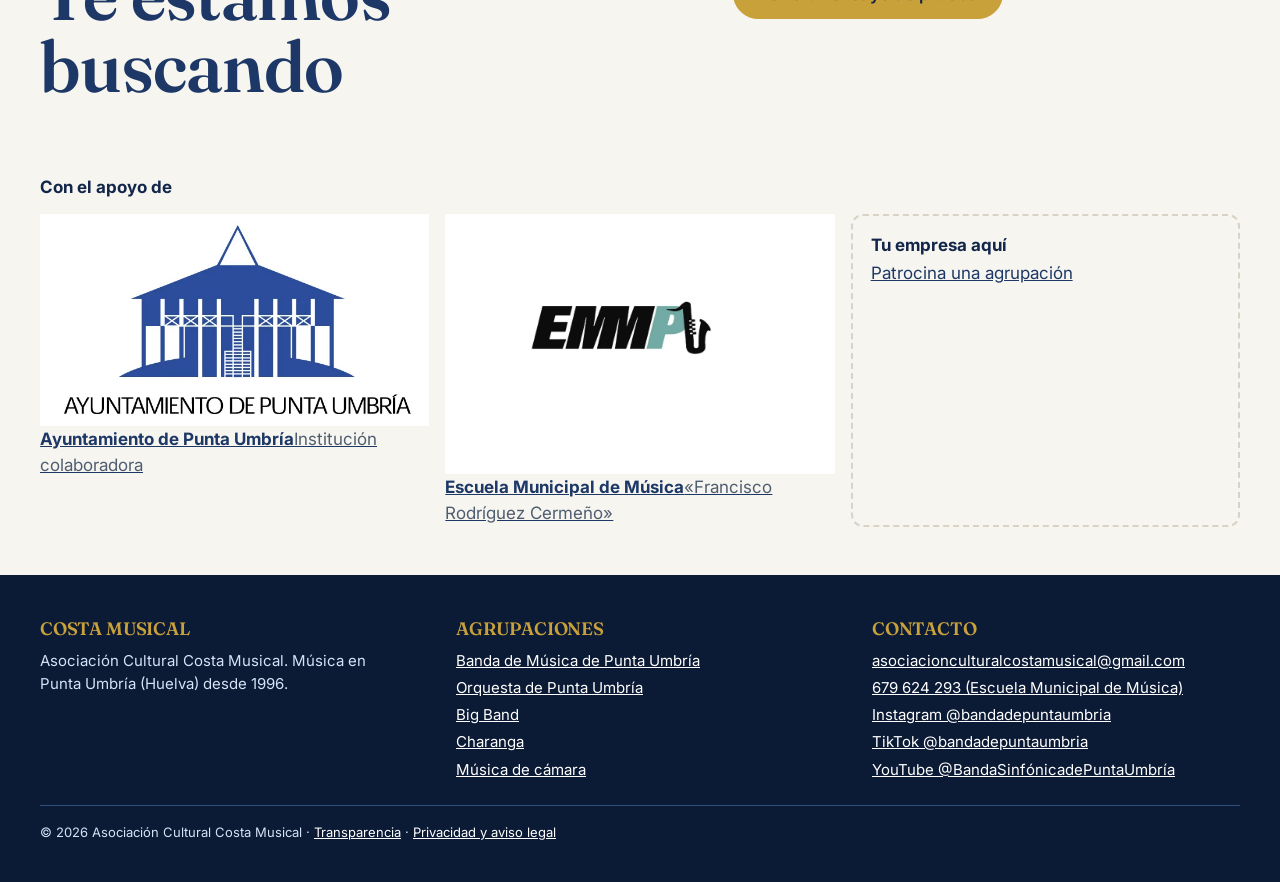
==== commit 4ab6b170: "Portada: «Próximos eventos» en lugar de «Próximos conciertos» Co-Authored-By: Claude Opus 5.5 <norep" ====
--- a/index.html
+++ b/index.html
@@ -37,7 +37,7 @@
 </div></section>
 
 <section class="seccion banda-cielo con-borde"><div class="envoltorio">
-  <div class="cabecera-sec"><h2 class="titulo">Próximos conciertos</h2><a href="agenda.html" style="font-weight:700">Toda la agenda →</a></div>
+  <div class="cabecera-sec"><h2 class="titulo">Próximos eventos</h2><a href="agenda.html" style="font-weight:700">Toda la agenda →</a></div>
   <ul class="entradas" id="agenda-inicio"></ul>
 </div></section>
 
--- a/css/estilo.css
+++ b/css/estilo.css
@@ -348,43 +348,25 @@
 .entrada.tipo-pasacalles{--acento:#c46a3a;--acento-txt:#9c4f25}
 .entrada.tipo-otro{--acento:#4f78b0;--acento-txt:#3c6296}
 .entrada .info{flex:1;min-width:0}
-.entrada.con-cartel{min-height:200px}
-.dia-cartel{position:relative;width:140px !important;padding:0 !important;overflow:hidden;text-decoration:none;justify-content:flex-end !important;background:#0d1b35 !important}
-.dia-cartel .cartel-fondo{position:absolute;inset:-12px;background:center/cover no-repeat;filter:blur(14px) brightness(.55);transform:scale(1.1)}
-.dia-cartel img{position:absolute;inset:0;width:100%;height:100%;object-fit:contain;transition:transform .35s ease}
-.entrada:hover .dia-cartel img,.dia-cartel:focus-visible img{transform:scale(1.04)}
-.dia-cartel .fecha-chip{position:relative;z-index:1;margin:0 8px 8px;padding:4px 9px;border-radius:999px;background:var(--marino);color:#fff;font-family:var(--texto);font-size:11px;font-weight:700;letter-spacing:.06em;text-transform:uppercase;white-space:nowrap;box-shadow:0 4px 10px rgba(0,0,0,.35)}
-.dia-cartel .fecha-chip b{font-size:15px;color:var(--acento);font-weight:800;letter-spacing:0}
-@media (max-width:600px){.dia-cartel{width:112px !important}.entrada.con-cartel{min-height:170px}}
-
-/* Fotos del evento */
-.fotos-evento{display:grid;grid-template-columns:repeat(auto-fill,minmax(min(140px,45%),1fr));gap:8px}
-.fotos-evento a{position:relative;display:block;aspect-ratio:1;overflow:hidden;border-radius:10px;background:#eee}
-.fotos-evento img{width:100%;height:100%;object-fit:cover;transition:transform .3s ease}
-.fotos-evento a:hover img,.fotos-evento a:focus-visible img{transform:scale(1.05)}
-.fotos-evento a.mas::after{content:"";position:absolute;inset:0;background:rgba(18,38,74,.6)}
-.fotos-evento a.mas span{position:absolute;inset:0;z-index:1;display:grid;place-items:center;color:#fff;font-size:28px;font-weight:800}
-
-/* Logos de patrocinadores */
-.logos{display:flex;flex-wrap:wrap;align-items:center;gap:14px 28px}
-.logos a,.logos span{display:flex;align-items:center;min-height:56px}
-.logos img{max-height:56px;max-width:160px;object-fit:contain;filter:grayscale(1);opacity:.8;transition:filter .2s ease,opacity .2s ease}
-.logos a:hover img,.logos a:focus-visible img{filter:none;opacity:1}
-.logos.claros img{max-height:44px;filter:grayscale(1) brightness(0) invert(1);opacity:.75}
-.logos.claros a:hover img,.logos.claros a:focus-visible img{filter:none;opacity:1}
-.pie-apoyos{flex:1 1 100%;display:flex;flex-wrap:wrap;align-items:center;gap:12px 24px;padding-top:18px;border-top:1px solid rgba(255,255,255,.15)}
-.pie-apoyos b{font-size:12px;letter-spacing:.1em}
-.colab .colab-item{border:2px solid var(--marino);border-radius:12px;padding:16px 18px;display:flex;flex-direction:column;gap:4px;color:inherit;text-decoration:none;transition:transform .2s ease,box-shadow .2s ease}
-.colab .colab-item img{max-height:64px;max-width:180px;object-fit:contain;align-self:flex-start;margin-bottom:6px}
-.colab a.colab-item:hover,.colab a.colab-item:focus-visible{transform:translateY(-2px);box-shadow:0 10px 22px -12px rgba(18,38,74,.5)}
-/* Agrupación sin foto: pentagrama en lugar de foto vacía */
-#ens-foto.sin-foto{background-color:var(--cielo)}
-
-/* TikTok */
-.tiktok-caja{min-height:120px}
-.tiktok-previa{display:flex;gap:22px;align-items:center;max-width:780px;margin:0 auto;padding:26px 28px;border:1px solid #d8d3c4;border-radius:var(--radio);background:var(--blanco);box-shadow:0 10px 24px -14px rgba(18,38,74,.35)}
-.tiktok-previa .tiktok-icono{flex:none;width:72px;height:72px;border-radius:50%;display:grid;place-items:center;font-size:34px;color:#fff;background:#111;box-shadow:-4px -3px 0 #25f4ee,4px 3px 0 #fe2c55}
-.tiktok-previa b{font-size:20px;color:var(--marino)}
-.tiktok-previa p{margin:6px 0 14px}
-.tiktok-previa .nota{font-size:13px;margin:10px 0 0}
-@media (max-width:600px){.tiktok-previa{flex-direction:column;align-items:flex-start;padding:22px}}
+.fecha-linea{display:block;font-family:var(--texto);font-size:13px;font-weight:700;letter-spacing:.08em;text-transform:uppercase;color:var(--marino);margin-bottom:2px}
+.fecha-linea b{font-family:var(--display);font-size:24px;letter-spacing:0;color:var(--acento-txt);margin-right:2px}
+
+/* ---------- Tarjetas de la agenda: todas iguales (cartel o cartel genérico arriba, texto debajo) ---------- */
+.entradas{grid-template-columns:repeat(auto-fill,minmax(min(255px,100%),1fr));align-items:stretch;gap:22px}
+.entrada{flex-direction:column;min-height:0}
+.cartel-caja{position:relative;display:block;aspect-ratio:3/4;overflow:hidden;background:#0d1b35;text-decoration:none;border-bottom:1px solid #d8d3c4}
+.cartel-caja .cartel-fondo{position:absolute;inset:-20px;background:center/cover no-repeat;filter:blur(18px) brightness(.5);transform:scale(1.1)}
+.cartel-caja img{position:absolute;inset:0;width:100%;height:100%;object-fit:contain;transition:transform .4s ease}
+.entrada:hover .cartel-caja img{transform:scale(1.03)}
+.cartel-generico{display:flex;flex-direction:column;align-items:center;justify-content:center;gap:4px;padding:24px 18px;color:#fff;text-align:center;background:radial-gradient(120% 90% at 50% 0%,#1d3866 0%,#12264a 60%,#0d1b35 100%);box-shadow:inset 0 6px 0 var(--acento)}
+.cartel-generico .cg-tipo{font-size:12px;font-weight:700;letter-spacing:.14em;text-transform:uppercase;color:var(--acento)}
+.cartel-generico .cg-dia{font-family:var(--display);font-size:clamp(56px,7vw,84px);line-height:1;color:var(--amarillo);margin-top:6px}
+.cartel-generico .cg-mes{font-size:13px;font-weight:700;letter-spacing:.14em;text-transform:uppercase}
+.cartel-generico .cg-logo{width:38px;height:50px;margin-top:22px;color:rgba(255,255,255,.35)}
+.cartel-generico .cg-quien{font-family:var(--display);font-size:15px;line-height:1.25;color:rgba(255,255,255,.75);max-width:20ch}
+.entrada:hover .cartel-generico .cg-dia{color:#fff}
+.entrada .info{flex:1;padding:16px 18px 18px}
+.entrada h3{font-size:19px}
+.entrada .desc{display:-webkit-box;-webkit-line-clamp:3;-webkit-box-orient:vertical;overflow:hidden}
+.entrada .pie-tarjeta{margin-top:auto;padding-top:6px}
+.fecha-linea b{font-size:22px}
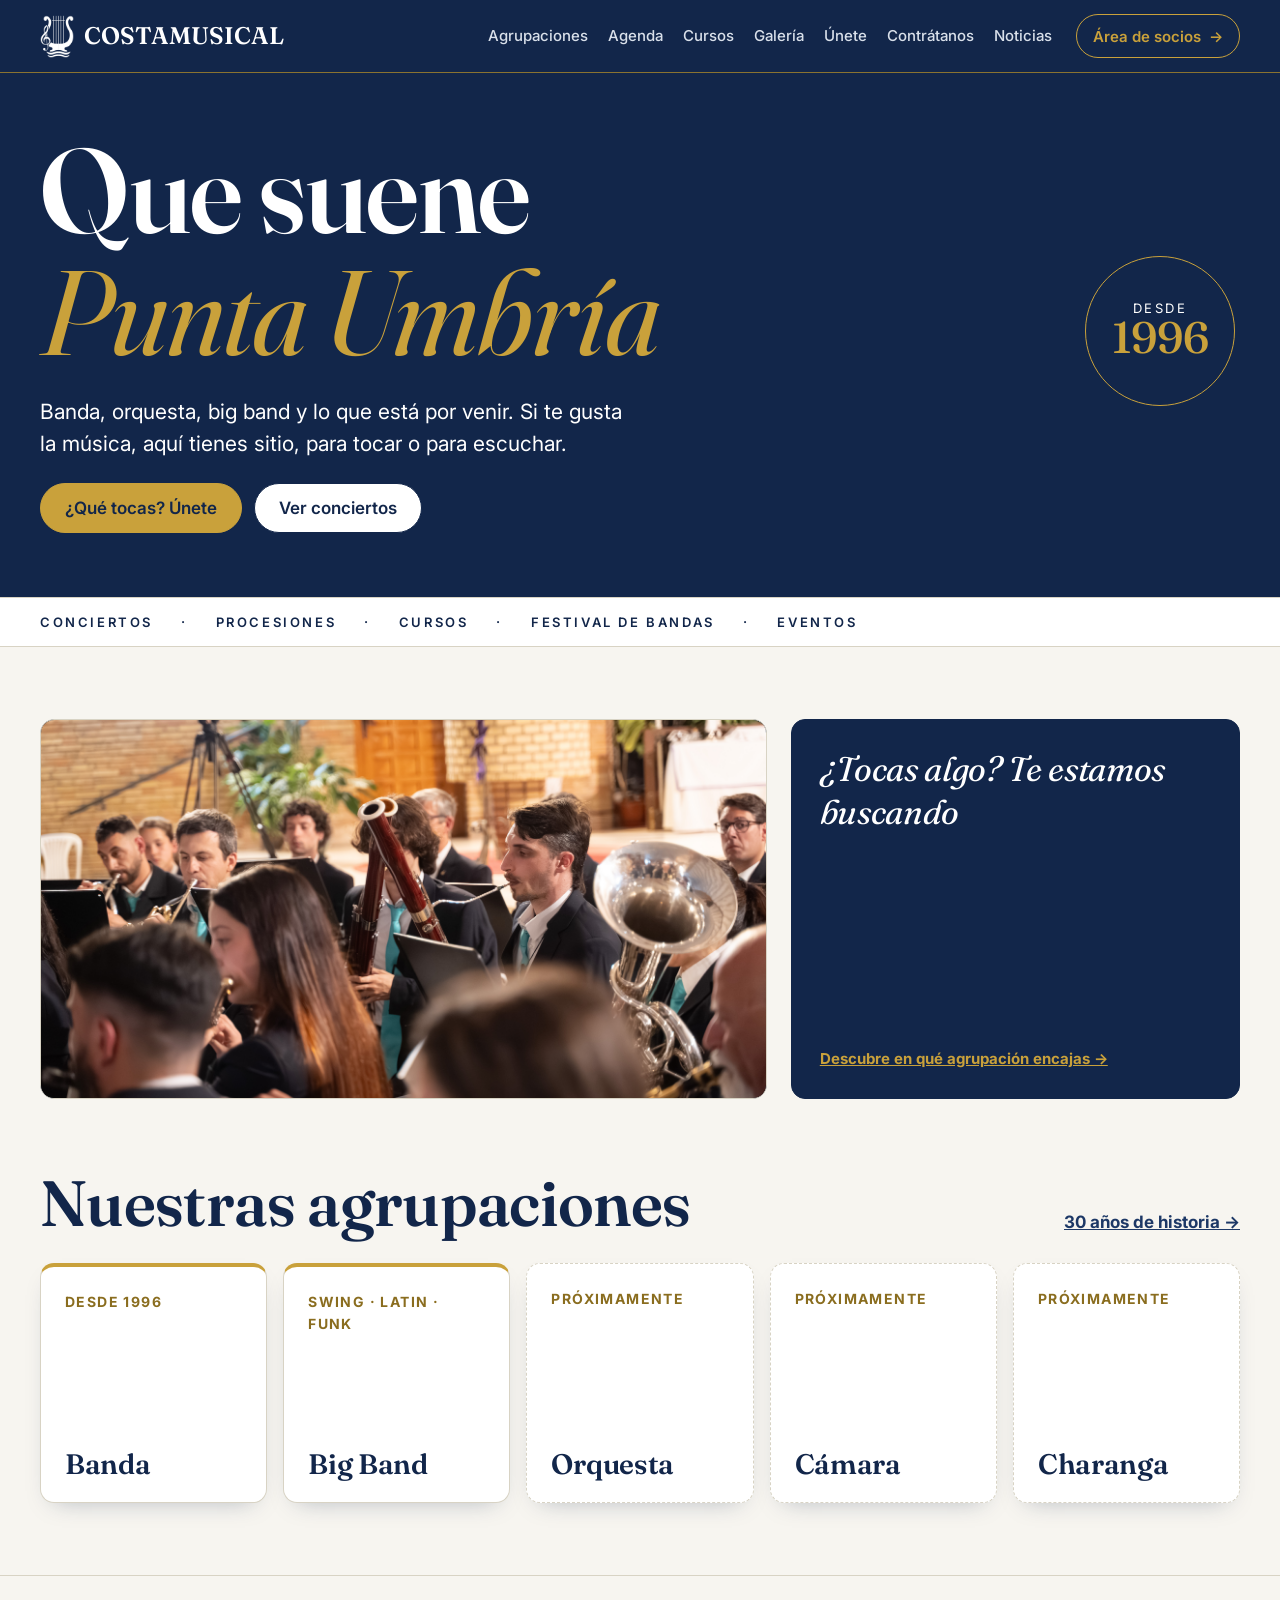
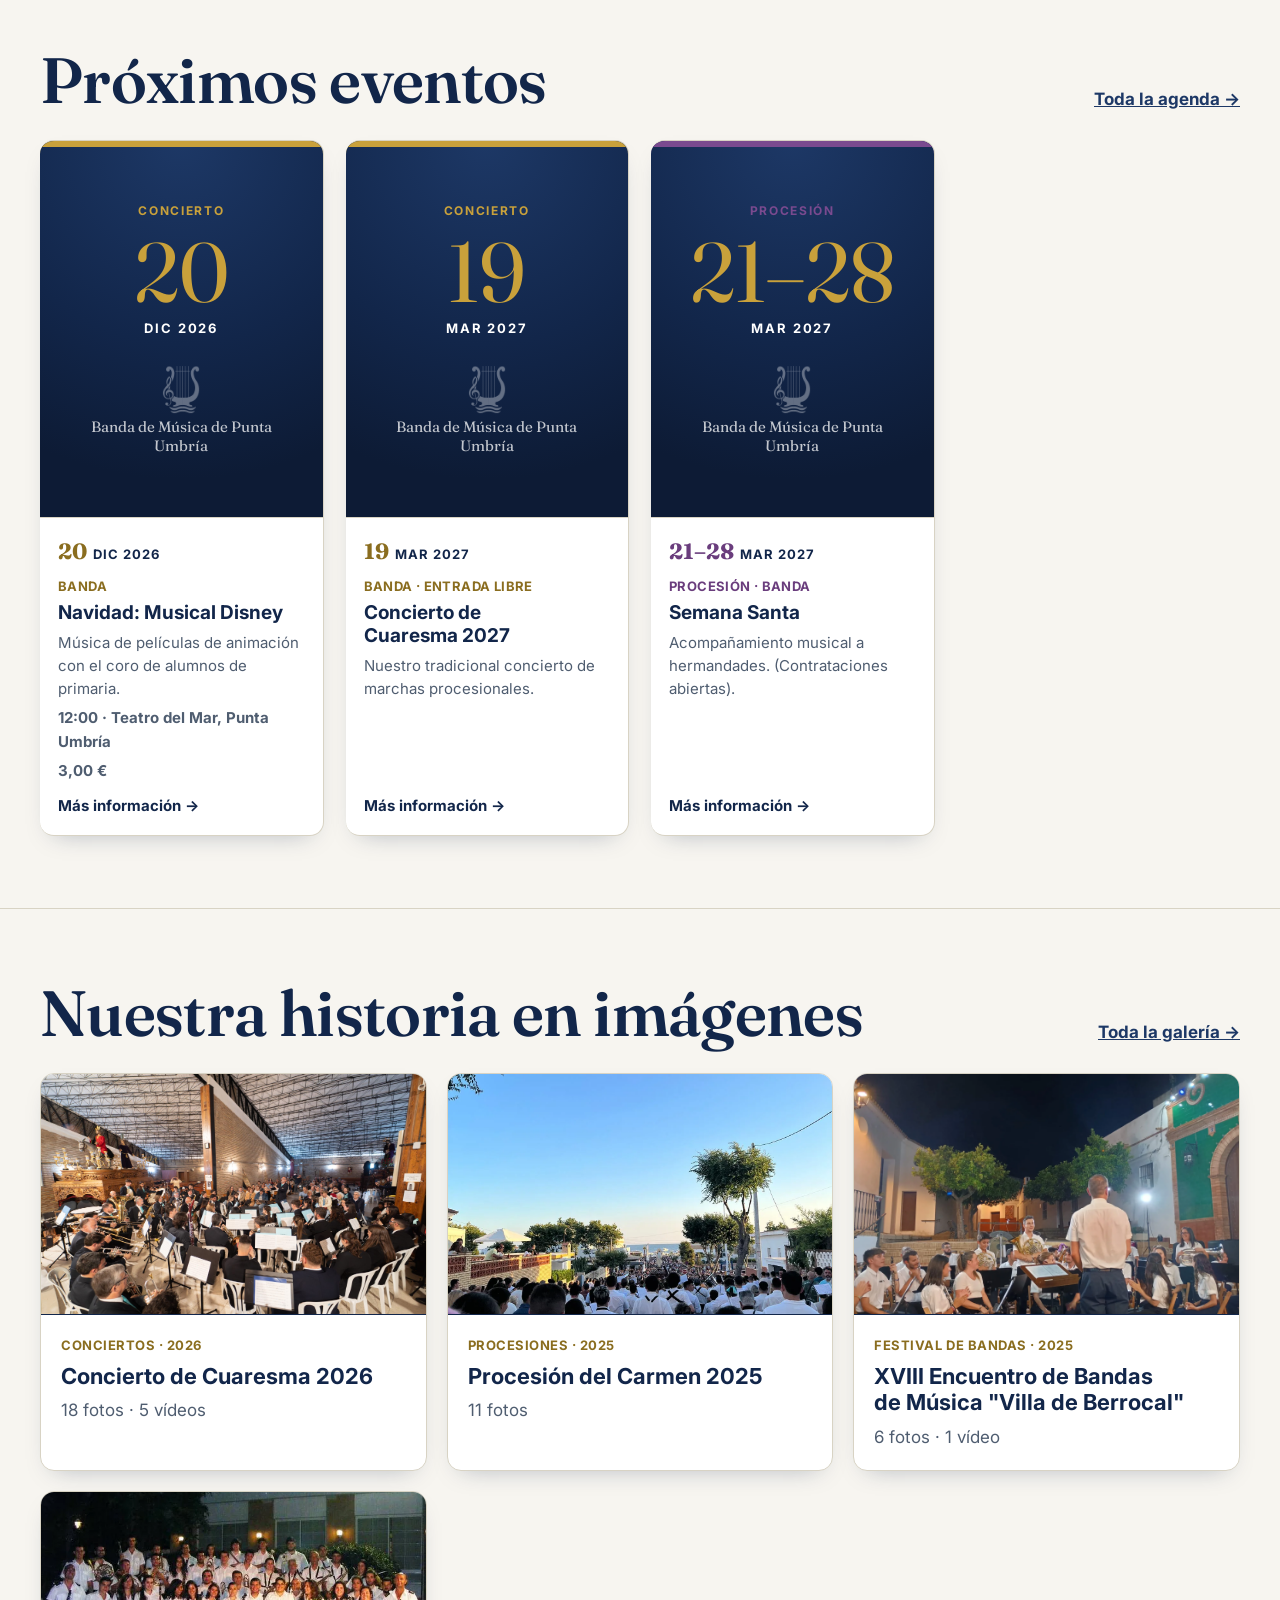
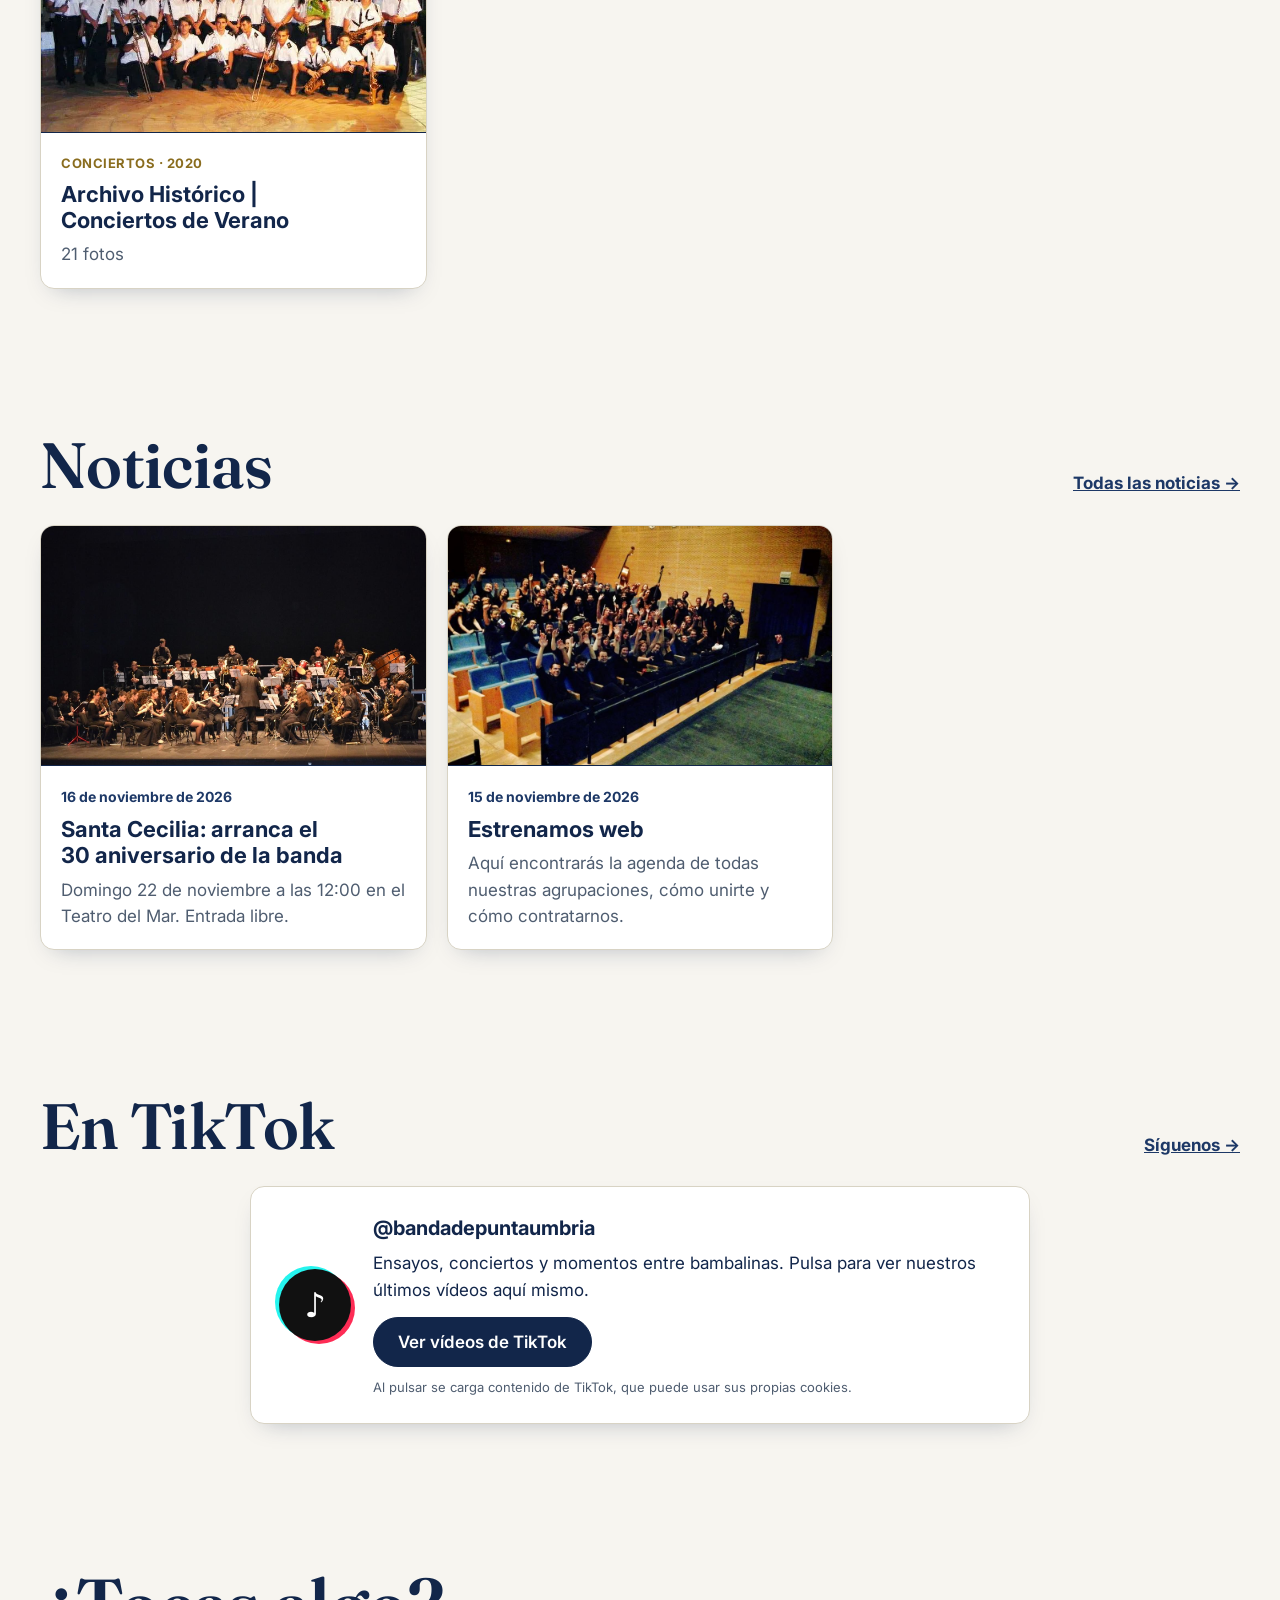
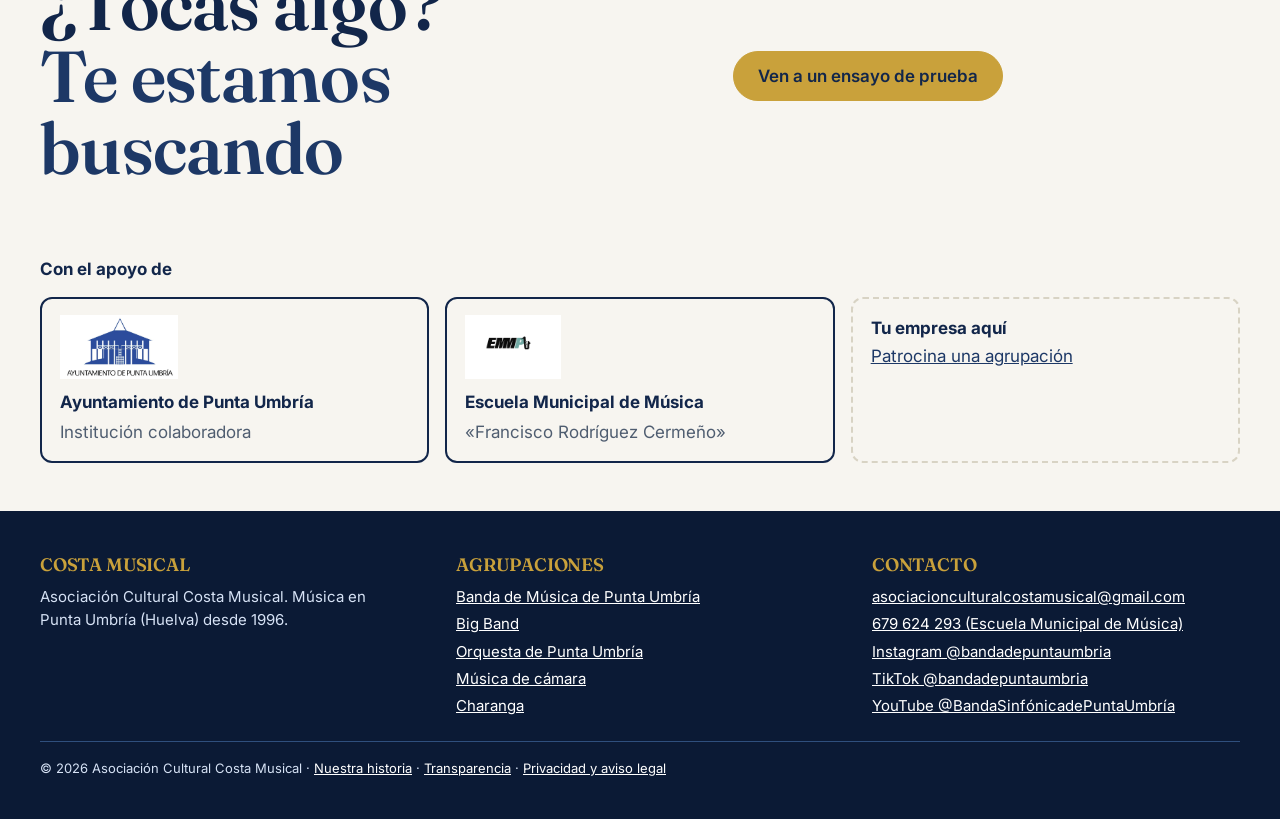
==== commit f120584e: "Vista previa al compartir y datos para Google en /evento, calendario para suscribirse, sitemap y rob" ====
--- a/index.html
+++ b/index.html
@@ -8,6 +8,16 @@
 <link rel="preconnect" href="https://fonts.googleapis.com">
 <link rel="preconnect" href="https://fonts.gstatic.com" crossorigin>
 <link href="https://fonts.googleapis.com/css2?family=Fraunces:ital,opsz,wght@0,9..144,400..700;1,9..144,400..700&amp;family=Inter:wght@400..700&amp;display=swap" rel="stylesheet">
+<meta property="og:type" content="website">
+<meta property="og:site_name" content="Costa Musical">
+<meta property="og:locale" content="es_ES">
+<meta property="og:title" content="Costa Musical · Música en Punta Umbría">
+<meta property="og:description" content="Banda de Música de Punta Umbría, Orquesta, Big Band y nuevas agrupaciones. Agenda, contrataciones y cómo unirte.">
+<meta property="og:url" content="https://costamusical.pages.dev/">
+<meta property="og:image" content="https://costamusical.pages.dev/img/compartir.jpg">
+<meta property="og:image:width" content="1200">
+<meta property="og:image:height" content="630">
+<meta name="twitter:card" content="summary_large_image">
 <link rel="icon" href="img/favicon.png">
 <link rel="stylesheet" href="css/estilo.css">
 <link rel="stylesheet" href="css/tema-institucional.css">
@@ -32,7 +42,7 @@
 </div></section>
 
 <section class="seccion"><div class="envoltorio">
-  <h2 class="titulo" style="margin-bottom:28px">Nuestras agrupaciones</h2>
+  <div class="cabecera-sec"><h2 class="titulo">Nuestras agrupaciones</h2><a href="historia.html" style="font-weight:700">30 años de historia →</a></div>
   <div class="rejilla" id="rejilla-ens"></div>
 </div></section>
 
@@ -49,6 +59,11 @@
 <section class="seccion" id="bloque-noticias" hidden><div class="envoltorio">
   <div class="cabecera-sec"><h2 class="titulo">Noticias</h2><a href="noticias.html" style="font-weight:700">Todas las noticias →</a></div>
   <div class="noticias" id="lista-noticias"></div>
+</div></section>
+
+<section class="seccion compacta banda-azul" id="bloque-novedades" hidden><div class="envoltorio dos" style="align-items:center">
+  <div class="pila"><h2 class="titulo" style="color:#fff">Entérate de todo</h2><p style="color:#fff">Conciertos, cursos y novedades en tu móvil, sin perderte nada.</p></div>
+  <div class="acciones" id="novedades-botones"></div>
 </div></section>
 
 <section class="seccion" id="bloque-tiktok" hidden><div class="envoltorio">
--- a/css/estilo.css
+++ b/css/estilo.css
@@ -351,6 +351,40 @@
 .fecha-linea{display:block;font-family:var(--texto);font-size:13px;font-weight:700;letter-spacing:.08em;text-transform:uppercase;color:var(--marino);margin-bottom:2px}
 .fecha-linea b{font-family:var(--display);font-size:24px;letter-spacing:0;color:var(--acento-txt);margin-right:2px}
 
+/* Fotos del evento */
+.fotos-evento{display:grid;grid-template-columns:repeat(auto-fill,minmax(min(140px,45%),1fr));gap:8px}
+.fotos-evento a{position:relative;display:block;aspect-ratio:1;overflow:hidden;border-radius:10px;background:#eee}
+.fotos-evento img{width:100%;height:100%;object-fit:cover;transition:transform .3s ease}
+.fotos-evento a:hover img,.fotos-evento a:focus-visible img{transform:scale(1.05)}
+.fotos-evento a.mas::after{content:"";position:absolute;inset:0;background:rgba(18,38,74,.6)}
+.fotos-evento a.mas span{position:absolute;inset:0;z-index:1;display:grid;place-items:center;color:#fff;font-size:28px;font-weight:800}
+
+/* Logos de patrocinadores */
+.logos{display:flex;flex-wrap:wrap;align-items:center;gap:14px 28px}
+.logos a,.logos span{display:flex;align-items:center;min-height:56px}
+.logos img{max-height:56px;max-width:160px;object-fit:contain;filter:grayscale(1);opacity:.8;transition:filter .2s ease,opacity .2s ease}
+.logos a:hover img,.logos a:focus-visible img{filter:none;opacity:1}
+.logos.fichas{gap:10px}
+.logos.fichas a,.logos.fichas span{min-height:0;background:#fff;border-radius:10px;padding:8px 14px;transition:transform .2s ease,box-shadow .2s ease}
+.logos.fichas img{max-height:40px;max-width:130px;filter:none;opacity:1}
+.logos.fichas a:hover,.logos.fichas a:focus-visible{transform:translateY(-2px);box-shadow:0 6px 16px rgba(0,0,0,.35)}
+.pie-apoyos{flex:1 1 100%;display:flex;flex-wrap:wrap;align-items:center;gap:12px 24px;padding-top:18px;border-top:1px solid rgba(255,255,255,.15)}
+.pie-apoyos b{font-size:12px;letter-spacing:.1em}
+.colab .colab-item{border:2px solid var(--marino);border-radius:12px;padding:16px 18px;display:flex;flex-direction:column;gap:4px;color:inherit;text-decoration:none;transition:transform .2s ease,box-shadow .2s ease}
+.colab .colab-item img{max-height:64px;max-width:180px;object-fit:contain;align-self:flex-start;margin-bottom:6px}
+.colab a.colab-item:hover,.colab a.colab-item:focus-visible{transform:translateY(-2px);box-shadow:0 10px 22px -12px rgba(18,38,74,.5)}
+/* Agrupación sin foto: pentagrama en lugar de foto vacía */
+#ens-foto.sin-foto{background-color:var(--cielo)}
+
+/* TikTok */
+.tiktok-caja{min-height:120px}
+.tiktok-previa{display:flex;gap:22px;align-items:center;max-width:780px;margin:0 auto;padding:26px 28px;border:1px solid #d8d3c4;border-radius:var(--radio);background:var(--blanco);box-shadow:0 10px 24px -14px rgba(18,38,74,.35)}
+.tiktok-previa .tiktok-icono{flex:none;width:72px;height:72px;border-radius:50%;display:grid;place-items:center;font-size:34px;color:#fff;background:#111;box-shadow:-4px -3px 0 #25f4ee,4px 3px 0 #fe2c55}
+.tiktok-previa b{font-size:20px;color:var(--marino)}
+.tiktok-previa p{margin:6px 0 14px}
+.tiktok-previa .nota{font-size:13px;margin:10px 0 0}
+@media (max-width:600px){.tiktok-previa{flex-direction:column;align-items:flex-start;padding:22px}}
+
 /* ---------- Tarjetas de la agenda: todas iguales (cartel o cartel genérico arriba, texto debajo) ---------- */
 .entradas{grid-template-columns:repeat(auto-fill,minmax(min(255px,100%),1fr));align-items:stretch;gap:22px}
 .entrada{flex-direction:column;min-height:0}
@@ -370,3 +404,38 @@
 .entrada .desc{display:-webkit-box;-webkit-line-clamp:3;-webkit-box-orient:vertical;overflow:hidden}
 .entrada .pie-tarjeta{margin-top:auto;padding-top:6px}
 .fecha-linea b{font-size:22px}
+
+/* Agenda: barra de filtros + suscripción al calendario */
+.barra-agenda{display:flex;flex-wrap:wrap;align-items:flex-start;justify-content:space-between;gap:12px;margin-bottom:24px}
+.barra-agenda .filtros{margin-bottom:0}
+.suscribir{position:relative}
+.suscribir summary{list-style:none;cursor:pointer}
+.suscribir summary::-webkit-details-marker{display:none}
+.suscribir-menu{position:absolute;right:0;top:calc(100% + 8px);z-index:20;width:min(300px,86vw);display:grid;gap:8px;padding:16px;background:#fff;border:1px solid #d8d3c4;border-radius:var(--radio);box-shadow:0 18px 40px -16px rgba(18,38,74,.45)}
+.suscribir-menu p{font-size:14px;margin:0 0 4px}
+.suscribir-menu .boton{text-align:center}
+@media (max-width:600px){.suscribir-menu{left:0;right:auto}}
+
+/* Nuestra historia: línea del tiempo */
+.linea-tiempo{list-style:none;margin:0 auto;padding:0;max-width:960px;position:relative}
+.linea-tiempo::before{content:"";position:absolute;left:96px;top:6px;bottom:6px;width:2px;background:linear-gradient(var(--amarillo),#d8d3c4)}
+.hito{display:grid;grid-template-columns:80px 1fr;gap:0 40px;padding:0 0 44px;position:relative}
+.hito::before{content:"";position:absolute;left:89px;top:10px;width:16px;height:16px;border-radius:50%;background:var(--amarillo);box-shadow:0 0 0 5px var(--cielo,#f7f5f0)}
+.hito-anio{font-family:var(--display);font-size:30px;line-height:1.1;color:var(--marino);text-align:right}
+.hito-cuerpo{display:grid;grid-template-columns:minmax(0,1fr);gap:14px}
+.hito-cuerpo:has(.hito-img){grid-template-columns:220px minmax(0,1fr)}
+.hito-cuerpo h2{font-family:var(--texto);font-size:21px;font-weight:700;line-height:1.25;color:var(--marino)}
+.hito-cuerpo p{color:var(--gris)}
+.hito-img{display:block;aspect-ratio:4/3;overflow:hidden;border-radius:12px;background:#eee}
+.hito-img img{width:100%;height:100%;object-fit:cover;transition:transform .35s ease}
+a.hito-img[href]:hover img{transform:scale(1.05)}
+.directores{list-style:none;margin:0;padding:0;display:grid;gap:8px}
+.directores li{display:flex;justify-content:space-between;gap:16px;padding:12px 16px;background:#fff;border:1px solid #d8d3c4;border-radius:10px}
+.directores span{color:var(--gris);white-space:nowrap}
+@media (max-width:700px){
+  .linea-tiempo::before{left:9px}
+  .hito{grid-template-columns:1fr;padding:0 0 36px 34px}
+  .hito::before{left:2px;top:8px}
+  .hito-anio{text-align:left;font-size:26px;margin-bottom:6px}
+  .hito-cuerpo:has(.hito-img){grid-template-columns:1fr}
+}
--- a/css/tema-institucional.css
+++ b/css/tema-institucional.css
@@ -141,3 +141,26 @@
 .entrada{border-left:0;box-shadow:inset 0 3px 0 var(--acento),0 10px 24px -14px rgba(18,38,74,.35)}
 .filtro[data-f^="tipo-"]::before{content:"";display:inline-block;width:9px;height:9px;border-radius:50%;margin-right:7px;vertical-align:1px;background:var(--punto,#999)}
 .filtro[data-f="tipo-procesion"]{--punto:#7a4a8f}.filtro[data-f="tipo-curso"]{--punto:#2e8b74}.filtro[data-f="tipo-pasacalles"]{--punto:#c46a3a}.filtro[data-f="tipo-otro"]{--punto:#4f78b0}
+
+/* Cabecera en móviles estrechos (o con la letra del sistema aumentada): nada se solapa */
+.menu-icono{display:none;font-size:18px;line-height:1}
+.logo{min-width:0;flex:0 1 auto}
+.logo .logo-txt{overflow:hidden;text-overflow:clip}
+@media (max-width:440px){
+  .cabecera .envoltorio{gap:8px}
+  .logo{font-size:clamp(13px,4.3vw,19px);gap:7px}
+  .logo .logo-img{width:24px;height:32px;flex:none}
+  .boton-menu{padding:7px 11px}
+  .menu-icono{display:inline}.menu-txt{display:none}
+}
+@media (max-width:300px){.logo .logo-txt{display:none}}
+
+/* Portada, móvil: agrupaciones compactas en dos columnas (la primera a todo el ancho) */
+@media (max-width:600px){
+  #rejilla-ens{grid-template-columns:1fr 1fr;gap:10px}
+  #rejilla-ens .ficha-ens{min-height:0;padding:14px 14px 16px;gap:6px;justify-content:flex-start}
+  #rejilla-ens .ficha-ens:first-child{grid-column:1/-1}
+  #rejilla-ens .ficha-ens .etq{font-size:10.5px;letter-spacing:.08em;line-height:1.3}
+  #rejilla-ens .ficha-ens .nombre{font-size:21px;line-height:1.05;overflow-wrap:normal}
+  #rejilla-ens .ficha-ens:first-child .nombre{font-size:26px}
+}
